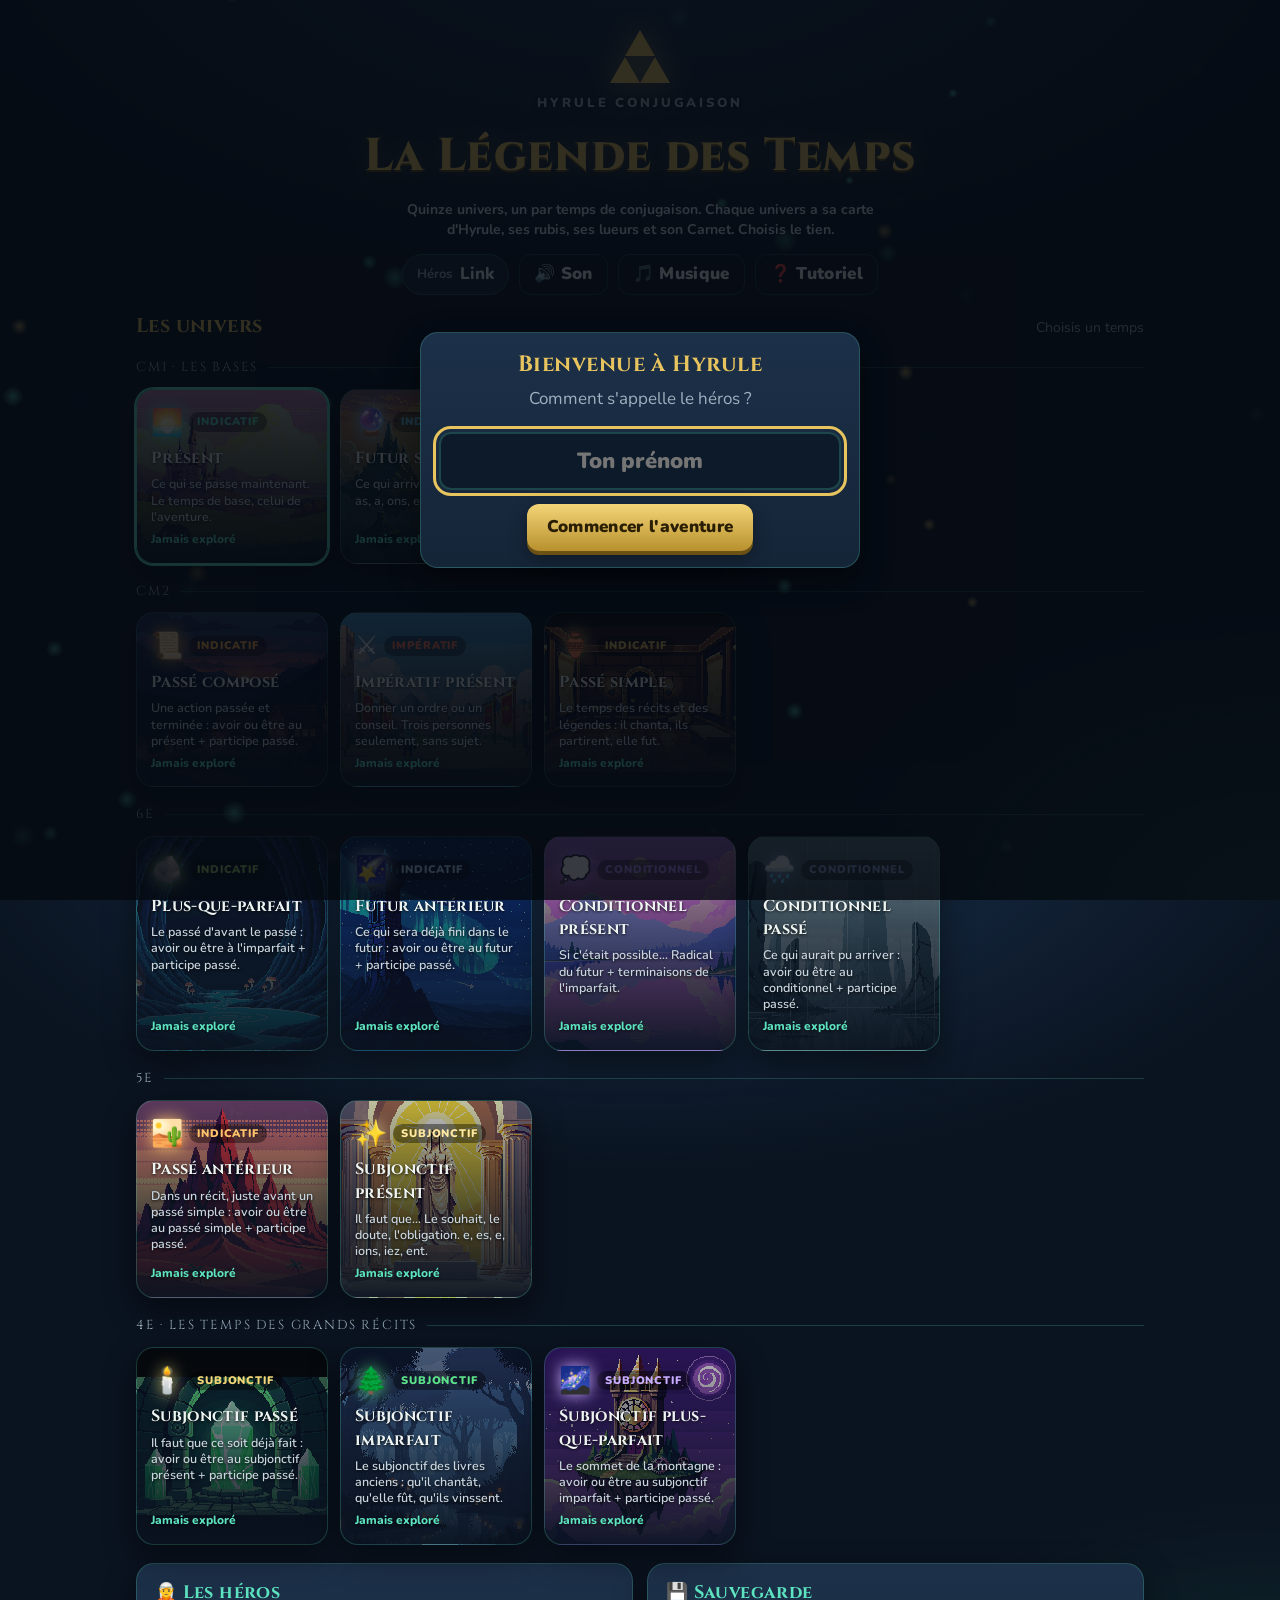
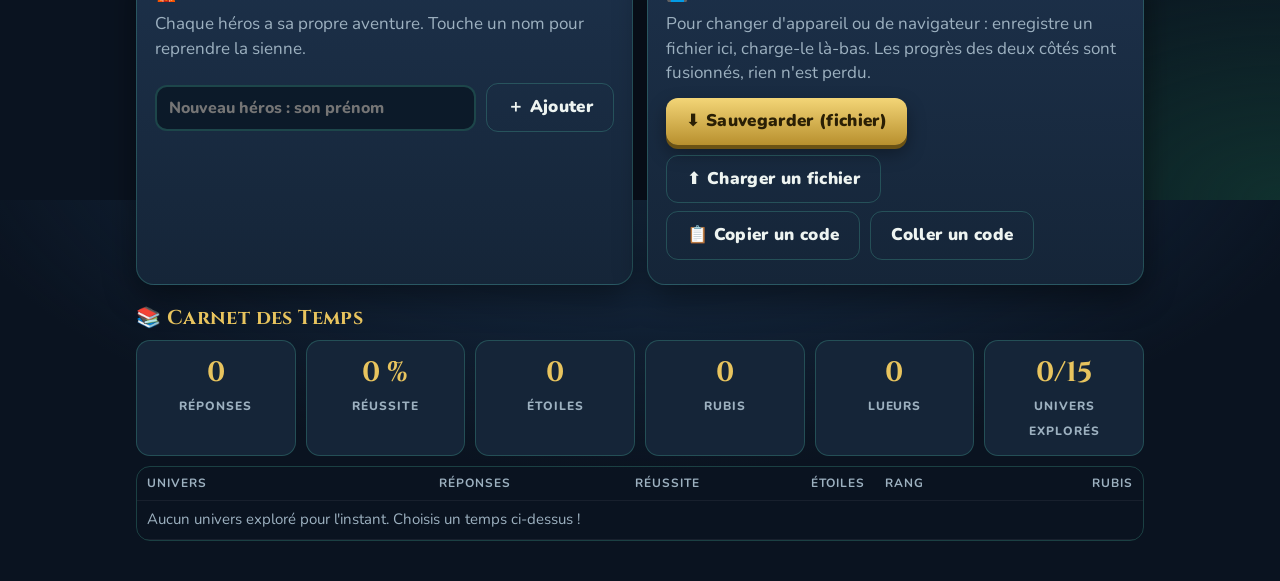
==== index.html @ fa46d432 "Tutoriel en cinq étapes au premier lancement (épreuves, univers, Sage et lueurs, Lune de sang, sauve" ====
<!doctype html><html lang="fr"><head><meta charset="utf-8"><meta name="viewport" content="width=device-width,initial-scale=1,viewport-fit=cover"><title>La Légende des Temps</title><style>:root{padding-top:env(safe-area-inset-top,0px);padding-bottom:env(safe-area-inset-bottom,0px)}body{margin:0;font:14px system-ui}img{max-width:100%}[hidden]{display:none!important}</style><script data-goatcounter="https://hyp.goatcounter.com/count" async src="//gc.zgo.at/count.js"></script></head><body>
<link rel="stylesheet" href="https://fonts.googleapis.com/css2?family=Cinzel:wght@600;800&family=Nunito:ital,wght@0,500;0,700;0,900;1,600&display=swap">
<style>
/* Layout: one-screen app over a night-sky canvas. Home = map of regions; Game = one shrine question at a time. Single committed dark look (Zonai night). */
:root{
  color-scheme:dark;
  --bg:#0a1320; --bg2:#101e30; --panel:#152538; --panel2:#1c3049; --line:rgba(93,227,192,.22);
  --fg:#eef4f1; --muted:#9db1c0;
  --zonai:#5de3c0; --zonai2:#2fb59a; --gold:#e8c45e; --gold2:#b8902e;
  --rupee:#4ddc72; --heart:#ff5c7c; --danger:#ff7357; --violet:#b48cff;
  --shadow:0 12px 32px rgba(0,0,0,.45);
  --font-display:'Cinzel',Georgia,'Times New Roman',serif;
  --font-body:'Nunito','Segoe UI',system-ui,-apple-system,sans-serif;
}
html,body{height:100%}
*{box-sizing:border-box}
[hidden]{display:none!important}
body{
  margin:0; background:var(--bg); color:var(--fg); font-family:var(--font-body); font-size:17px; line-height:1.45;
  background-image:radial-gradient(1200px 600px at 50% -10%, #1a3350 0%, transparent 60%), radial-gradient(800px 500px at 100% 100%, #10302e 0%, transparent 60%);
  overflow-x:hidden;
}
#sky{position:fixed; inset:0; width:100%; height:100%; z-index:0; pointer-events:none}
#app{position:relative; z-index:1; min-height:100%; max-width:1040px; margin:0 auto;
  padding-left:max(16px, env(safe-area-inset-left,0px)); padding-right:max(16px, env(safe-area-inset-right,0px)); padding-block:18px 40px}
.screen{animation:enter .45s ease both}
@keyframes enter{from{opacity:0; transform:translateY(10px)} to{opacity:1; transform:none}}
h1,h2,h3{font-family:var(--font-display); margin:0; text-wrap:balance; letter-spacing:.02em}
button{font:inherit; color:inherit; cursor:pointer; border:0; background:none}
button:focus-visible,input:focus-visible{outline:3px solid var(--gold); outline-offset:3px}
.tabular{font-variant-numeric:tabular-nums}

/* ---------- Home ---------- */
.hero{display:flex; flex-direction:column; align-items:center; text-align:center; gap:10px; padding-block:10px 20px}
.triforce{width:64px; height:56px; filter:drop-shadow(0 0 14px rgba(232,196,94,.65)); animation:floaty 4s ease-in-out infinite}
@keyframes floaty{0%,100%{transform:translateY(0)} 50%{transform:translateY(-6px)}}
.hero h1{font-size:clamp(28px, 6vw, 46px); font-weight:800; color:var(--gold);
  text-shadow:0 0 24px rgba(232,196,94,.35), 0 2px 0 #5a4310}
.hero .tag{color:var(--zonai); text-transform:uppercase; letter-spacing:.22em; font-size:13px; font-weight:900}
.hud{display:flex; flex-wrap:wrap; justify-content:center; gap:10px; margin-top:6px}
.chip{display:inline-flex; align-items:center; gap:8px; background:var(--panel); border:1px solid var(--line); border-radius:999px; padding:7px 14px; font-weight:800}
.chip svg{width:16px; height:16px}
.chip.rupee{color:var(--rupee)} .chip.lueur{color:#ffe9a3} .chip.heart{color:var(--heart)} .chip.review{color:var(--violet)}
.chip .lab{color:var(--muted); font-weight:700; font-size:13px}
.level{width:min(420px,100%); margin-top:4px}
.level .row{display:flex; justify-content:space-between; font-size:13px; color:var(--muted); font-weight:700}
.level .row b{color:var(--gold)}
.bar{height:10px; border-radius:999px; background:rgba(255,255,255,.08); overflow:hidden; border:1px solid rgba(255,255,255,.06)}
.bar i{display:block; height:100%; width:0; background:linear-gradient(90deg,var(--zonai2),var(--zonai)); border-radius:999px; transition:width .6s ease; box-shadow:0 0 12px rgba(93,227,192,.6)}
.bar.gold i{background:linear-gradient(90deg,var(--gold2),var(--gold)); box-shadow:0 0 12px rgba(232,196,94,.6)}
.bar.lueur i{background:linear-gradient(90deg,#ffd27d,#fff4c8); box-shadow:0 0 12px rgba(255,233,163,.7)}
.chip.heart svg{fill:var(--heart)}

.strip{display:grid; grid-template-columns:1fr; gap:14px; margin-bottom:18px}
@media (min-width:760px){.strip{grid-template-columns:1.2fr 1fr}}
.card{background:linear-gradient(180deg,var(--panel2),var(--panel)); border:1px solid var(--line); border-radius:18px; padding:16px 18px; box-shadow:var(--shadow); min-width:0}
.card h2{font-size:18px; color:var(--zonai); margin-bottom:6px}
.card p{margin:0 0 10px; color:var(--muted)}
.card.sage{border-color:rgba(180,140,255,.5); background:linear-gradient(180deg,#24204a,#171a35)}
.card.sage h2{color:var(--violet)}
.btn{display:inline-flex; align-items:center; justify-content:center; gap:8px; padding:11px 20px; border-radius:12px; font-weight:900; letter-spacing:.02em;
  background:linear-gradient(180deg,#f3d577,var(--gold2)); color:#2a1f05; box-shadow:0 4px 0 #6b5214, 0 8px 18px rgba(0,0,0,.35); transition:transform .08s, box-shadow .08s}
.btn:active{transform:translateY(3px); box-shadow:0 1px 0 #6b5214}
.btn.ghost{background:transparent; color:var(--fg); box-shadow:none; border:1px solid var(--line)}
.btn.ghost:active{transform:none}
.btn.violet{background:linear-gradient(180deg,#c9adff,#7d5be0); color:#1b0f3a; box-shadow:0 4px 0 #3f2a80, 0 8px 18px rgba(0,0,0,.35)}
.btn.violet:active{box-shadow:0 1px 0 #3f2a80}
.btn.teal{background:linear-gradient(180deg,#8df0d6,var(--zonai2)); color:#06231c; box-shadow:0 4px 0 #166b59, 0 8px 18px rgba(0,0,0,.35)}
.btn.teal:active{box-shadow:0 1px 0 #166b59}
.btn.danger{background:linear-gradient(180deg,#ff9a85,#c7432c); color:#2b0a04; box-shadow:0 4px 0 #6d1f10}
.btn[disabled]{opacity:.5; cursor:not-allowed; transform:none}

.maptitle{display:flex; align-items:baseline; justify-content:space-between; gap:10px; margin:6px 0 12px}
.maptitle h2{font-size:20px; color:var(--gold)}
.maptitle span{color:var(--muted); font-size:14px}
.map{display:grid; grid-template-columns:repeat(2,minmax(0,1fr)); gap:12px}
@media (min-width:640px){.map{grid-template-columns:repeat(3,minmax(0,1fr))}}
@media (min-width:900px){.map{grid-template-columns:repeat(4,minmax(0,1fr))}}
.region{position:relative; text-align:left; display:flex; flex-direction:column; gap:8px; padding:14px; border-radius:18px; min-width:0;
  background:linear-gradient(160deg,var(--panel2),var(--panel)); background-size:cover; background-position:center; image-rendering:pixelated; border:1px solid var(--line); box-shadow:var(--shadow); transition:transform .15s, box-shadow .15s, border-color .15s}
.region:hover:not(.locked){transform:translateY(-3px); border-color:var(--zonai); box-shadow:0 0 0 1px rgba(93,227,192,.35), 0 16px 34px rgba(0,0,0,.5), 0 0 30px rgba(93,227,192,.18)}
.region .med{width:54px; height:54px; border-radius:50%; display:grid; place-items:center; font-size:28px;
  background:radial-gradient(circle at 35% 30%, #2b4a66, #0f1d2d); border:2px solid var(--zonai); box-shadow:0 0 18px rgba(93,227,192,.45), inset 0 0 12px rgba(93,227,192,.25)}
.region.boss .med{border-color:var(--danger); box-shadow:0 0 18px rgba(255,115,87,.5), inset 0 0 12px rgba(255,115,87,.3)}
.region[data-r="plaines"] .med{background:radial-gradient(circle at 35% 30%,#3f7a4a,#132a1c); border-color:#9bd36a; box-shadow:0 0 18px rgba(155,211,106,.45)}
.region[data-r="foret"] .med{background:radial-gradient(circle at 35% 30%,#1f5a3a,#06190f); border-color:#5de38a; box-shadow:0 0 18px rgba(93,227,138,.45)}
.region[data-r="eldin"] .med{background:radial-gradient(circle at 35% 30%,#7a2a14,#1a0603); border-color:#ff8a3a; box-shadow:0 0 18px rgba(255,138,58,.5)}
.region[data-r="zora"] .med{background:radial-gradient(circle at 35% 30%,#1e5a8a,#06182e); border-color:#6ad0ff; box-shadow:0 0 18px rgba(106,208,255,.5)}
.region[data-r="gerudo"] .med{background:radial-gradient(circle at 35% 30%,#b8793a,#3a1e0a); border-color:#ffc46a; box-shadow:0 0 18px rgba(255,196,106,.5)}
.region[data-r="hebra"] .med{background:radial-gradient(circle at 35% 30%,#4a6a8a,#0e1a2e); border-color:#dff0ff; box-shadow:0 0 18px rgba(223,240,255,.5)}
.region[data-r="ciel"] .med{background:radial-gradient(circle at 35% 30%,#4a8ad0,#102a5a); border-color:#bfe6ff; box-shadow:0 0 18px rgba(191,230,255,.5)}
.region[data-r="chateau"] .med{background:radial-gradient(circle at 35% 30%,#5a0a1a,#120208)}
.region h3{font-size:15px; color:var(--fg); line-height:1.25; text-shadow:0 1px 3px rgba(0,0,0,.8)}
.region .sub{text-shadow:0 1px 3px rgba(0,0,0,.8)}
.region .sub{font-size:13px; color:var(--muted); font-weight:700}
.region .stars{color:#5f6f80; letter-spacing:2px; font-size:18px; line-height:1}
.region .stars b{color:var(--gold); text-shadow:0 0 8px rgba(232,196,94,.7); font-weight:400}
.region .mast{display:flex; align-items:center; gap:8px; font-size:12px; color:var(--muted); font-weight:700}
.region .mast .bar{flex:1; height:7px}
.region.locked{filter:saturate(.25) brightness(.75); cursor:not-allowed}
.region.locked::after{content:"🔒"; position:absolute; top:12px; right:12px; font-size:18px}
.region .need{font-size:12px; color:#d7b06a; font-weight:800}
.region .new{position:absolute; top:10px; right:10px; background:var(--gold); color:#2a1f05; font-size:11px; font-weight:900; padding:3px 8px; border-radius:999px; letter-spacing:.05em; animation:pulse 1.4s infinite}
@keyframes pulse{0%,100%{transform:scale(1)} 50%{transform:scale(1.08)}}
.foot{display:flex; flex-wrap:wrap; gap:10px; justify-content:center; margin-top:22px}

/* ---------- Game ---------- */
.topbar{display:flex; align-items:center; justify-content:space-between; gap:10px; flex-wrap:wrap; margin-bottom:14px}
.topbar .where{font-family:var(--font-display); color:var(--gold); font-weight:800; font-size:15px; min-width:0}
.dots{display:flex; gap:5px; flex-wrap:wrap}
.dots i{width:12px; height:12px; border-radius:50%; background:rgba(255,255,255,.12); border:1px solid rgba(255,255,255,.15)}
.dots i.ok{background:var(--zonai); box-shadow:0 0 8px var(--zonai)}
.dots i.ko{background:var(--danger)}
.dots i.mid{background:var(--gold)}
.dots i.cur{border-color:var(--gold); box-shadow:0 0 0 2px rgba(232,196,94,.5)}
.hearts{display:flex; gap:4px}
.hearts svg{width:26px; height:24px; fill:var(--heart); stroke:#ff8aa3; stroke-width:1.5; filter:drop-shadow(0 0 6px rgba(255,92,124,.6)); transition:transform .2s}
.hearts svg.off{fill:transparent; stroke:#5a3a46; filter:none}
.hearts svg.lose{animation:heartlose .6s ease forwards}
.hearts svg.gain{animation:heartgain .6s ease}
@keyframes heartlose{0%{transform:scale(1.4)} 60%{transform:scale(.6) rotate(-15deg)} 100%{transform:scale(1)}}
@keyframes heartgain{0%{transform:scale(.3)} 60%{transform:scale(1.5)} 100%{transform:scale(1)}}
.score{display:flex; align-items:center; gap:10px}
.score .chip{position:relative; padding:5px 12px}
.combo{display:inline-flex; align-items:center; gap:6px; color:#ffb347; font-weight:900; opacity:0; transition:opacity .3s}
.combo.on{opacity:1; animation:pop .3s}
@keyframes pop{0%{transform:scale(1)} 50%{transform:scale(1.3)} 100%{transform:scale(1)}}
.float{position:absolute; left:50%; top:-6px; transform:translateX(-50%); color:var(--rupee); font-weight:900; pointer-events:none; animation:floatup 1s ease forwards; white-space:nowrap}
@keyframes floatup{from{opacity:1; transform:translate(-50%,0)} to{opacity:0; transform:translate(-50%,-34px)}}

.boss{display:flex; align-items:center; gap:12px; margin-bottom:12px; padding:10px 14px; border-radius:14px; background:linear-gradient(90deg,#3a1114,#1a0d12); border:1px solid rgba(255,115,87,.45)}
.boss .eye{width:40px; height:40px; border-radius:50%; background:radial-gradient(circle,#ffd27d 0%,#ff5a2c 35%,#4a0b0b 70%); box-shadow:0 0 20px #ff5a2c; animation:pulse 1.2s infinite}
.boss .hp{flex:1; min-width:0}
.boss .hp .row{display:flex; justify-content:space-between; font-size:13px; font-weight:800; color:#ffb3a3}
.boss .bar i{background:linear-gradient(90deg,#8e1a1a,#ff5a2c); box-shadow:0 0 12px rgba(255,90,44,.7)}

.qcard{position:relative; background:linear-gradient(180deg,var(--panel2),var(--panel)); border:1px solid var(--line); border-radius:22px; padding:22px 20px 20px; box-shadow:var(--shadow); max-width:720px; margin:0 auto}
.qcard.shake{animation:shake .45s}
@keyframes shake{10%,90%{transform:translateX(-2px)} 20%,80%{transform:translateX(4px)} 30%,50%,70%{transform:translateX(-7px)} 40%,60%{transform:translateX(7px)}}
.qcard.glow{animation:glow .7s}
@keyframes glow{0%{box-shadow:0 0 0 0 rgba(93,227,192,.6)} 100%{box-shadow:0 0 0 24px rgba(93,227,192,0)}}
.qhead{display:flex; justify-content:space-between; align-items:center; gap:10px; font-size:13px; color:var(--muted); font-weight:800; text-transform:uppercase; letter-spacing:.12em}
.badge{display:inline-block; padding:3px 10px; border-radius:999px; border:1px solid var(--line); color:var(--zonai); letter-spacing:.06em; text-transform:none; font-size:12px}
.badge.g2{color:#9bd36a; border-color:rgba(155,211,106,.4)} .badge.g3{color:#ffb347; border-color:rgba(255,179,71,.4)}
.sentence{display:flex; flex-wrap:wrap; align-items:baseline; justify-content:center; gap:6px 10px; margin:22px 0 10px; font-size:clamp(21px,4.6vw,30px); font-weight:900; line-height:1.35; text-align:center}
.sentence .rest{color:var(--fg)}
.verbline{text-align:center; color:var(--muted); font-weight:700; margin:0 0 16px; font-size:15px}
.verbline b{color:var(--zonai); font-style:italic; font-size:19px; font-weight:900}
.sentence .subj{color:var(--gold); text-shadow:0 0 16px rgba(232,196,94,.3)}
.sentence .blank{display:inline-block; min-width:5ch; border-bottom:4px solid var(--zonai); color:var(--zonai); text-align:center; padding:0 6px; line-height:1.1; font-family:var(--font-display)}
.sentence .inf{font-family:var(--font-body); font-style:italic; font-weight:600; color:var(--muted); font-size:.55em}
.answer{display:flex; gap:10px; flex-wrap:wrap}
.answer input{flex:1; min-width:0; font:900 26px var(--font-body); padding:12px 16px; border-radius:14px; border:2px solid var(--line); background:#0c1a29; color:var(--fg); letter-spacing:.04em; text-align:center}
.answer input::placeholder{color:#4d6478; font-weight:700; letter-spacing:0}
.answer .btn{min-width:120px}
.accents{display:flex; flex-wrap:wrap; gap:6px; margin-top:10px; justify-content:center}
.accents button{width:38px; height:36px; border-radius:9px; background:rgba(255,255,255,.06); border:1px solid rgba(255,255,255,.1); font-weight:900; font-size:17px; transition:background .1s}
.accents button:active{background:rgba(93,227,192,.3)}
.fb{margin-top:16px; border-radius:16px; padding:14px 16px; border:1px solid; animation:enter .3s}
.fb.ok{border-color:rgba(93,227,192,.6); background:rgba(93,227,192,.08)}
.fb.ko{border-color:rgba(255,115,87,.6); background:rgba(255,115,87,.08)}
.fb.mid{border-color:rgba(232,196,94,.6); background:rgba(232,196,94,.08)}
.fb .big{font-family:var(--font-display); font-size:20px; font-weight:800}
.fb.ok .big{color:var(--zonai)} .fb.ko .big{color:var(--danger)} .fb.mid .big{color:var(--gold)}
.fb .right{font-size:24px; font-weight:900; margin:6px 0}
.fb .right em{font-style:normal; color:var(--zonai); border-bottom:3px solid var(--zonai)}
.sage{display:flex; gap:10px; margin-top:10px; padding:10px 12px; border-radius:12px; background:rgba(180,140,255,.1); border:1px dashed rgba(180,140,255,.45); color:#e4d8ff; font-size:15px}
.sage b{color:var(--violet); white-space:nowrap}
.retype{margin-top:12px}
.retype label{display:block; font-weight:800; margin-bottom:6px; color:var(--muted)}
.actions{display:flex; gap:10px; flex-wrap:wrap; margin-top:12px; align-items:center}
.conj{display:grid; grid-template-columns:repeat(auto-fit,minmax(140px,1fr)); gap:4px 14px; margin-top:8px; font-size:15px}
.conj span{color:var(--muted)} .conj b{color:var(--fg)}
.conj .hit b{color:var(--zonai)}
.toast{position:fixed; left:50%; bottom:calc(24px + env(safe-area-inset-bottom,0px)); transform:translateX(-50%); z-index:5; background:#1c2c42; border:1px solid var(--gold); color:var(--fg); padding:12px 18px; border-radius:14px; font-weight:800; box-shadow:var(--shadow); animation:toast 3s ease forwards; max-width:calc(100% - 32px); text-align:center}
@keyframes toast{0%{opacity:0; transform:translate(-50%,20px)} 10%,85%{opacity:1; transform:translate(-50%,0)} 100%{opacity:0}}
.quit{display:flex; gap:8px; align-items:center; flex-wrap:wrap}

/* ---------- Result ---------- */
.result{max-width:620px; margin:0 auto; text-align:center}
.result .orb{width:120px; height:120px; margin:10px auto; border-radius:50%; display:grid; place-items:center; font-size:56px;
  background:radial-gradient(circle at 40% 35%,#2d5a6e,#0d1a28); border:3px solid var(--zonai); box-shadow:0 0 40px rgba(93,227,192,.6), inset 0 0 20px rgba(93,227,192,.4); animation:orb 1.2s ease}
@keyframes orb{0%{transform:scale(.2) rotate(-40deg); opacity:0} 60%{transform:scale(1.15)} 100%{transform:scale(1); opacity:1}}
.result h2{font-size:clamp(24px,5vw,34px); color:var(--gold); margin-top:6px}
.result .bigstars{font-size:44px; letter-spacing:6px; color:#3f4d5e; margin:6px 0}
.result .bigstars b{color:var(--gold); text-shadow:0 0 18px rgba(232,196,94,.8); font-weight:400; display:inline-block; animation:pop .5s both}
.result .bigstars b:nth-child(2){animation-delay:.25s} .result .bigstars b:nth-child(3){animation-delay:.5s}
.loot{display:flex; justify-content:center; gap:12px; flex-wrap:wrap; margin:14px 0}
.loot .chip{font-size:18px; padding:10px 18px}
.loot .chip svg{width:20px; height:20px}
.errs{text-align:left; margin-top:10px}
.errs h3{font-size:15px; color:var(--muted); margin-bottom:6px}
.errs ul{margin:0; padding-left:18px; color:var(--fg)}
.errs li b{color:var(--zonai)}

/* ---------- Carnet ---------- */
.book{max-width:820px; margin:0 auto}
.book h2{color:var(--gold); font-size:24px; margin-bottom:10px}
.book h3{color:var(--zonai); font-size:16px; margin:18px 0 8px}
.grid3{display:grid; grid-template-columns:repeat(auto-fit,minmax(140px,1fr)); gap:10px}
.stat{background:var(--panel); border:1px solid var(--line); border-radius:14px; padding:12px; text-align:center}
.stat b{display:block; font-size:28px; color:var(--gold); font-family:var(--font-display)}
.stat span{font-size:12px; color:var(--muted); font-weight:800; text-transform:uppercase; letter-spacing:.08em}
.tablewrap{overflow-x:auto; border:1px solid var(--line); border-radius:14px}
table{border-collapse:collapse; width:100%; font-size:15px}
th,td{padding:8px 10px; text-align:left; border-bottom:1px solid rgba(255,255,255,.06)}
th{color:var(--muted); font-size:12px; text-transform:uppercase; letter-spacing:.08em}
td.n{text-align:right} th.n{text-align:right}
td.err{color:var(--danger); font-weight:900}
.pill{display:inline-block; padding:2px 8px; border-radius:999px; font-size:12px; font-weight:800; background:rgba(255,255,255,.08)}
.verbs{display:flex; flex-wrap:wrap; gap:6px}
.verbs span{padding:4px 9px; border-radius:999px; font-size:13px; font-weight:800; background:rgba(255,255,255,.06); border:1px solid rgba(255,255,255,.08)}
.verbs span.m3{border-color:var(--gold); color:var(--gold)} .verbs span.m2{border-color:var(--zonai); color:var(--zonai)} .verbs span.m1{color:var(--fg)} .verbs span.bad{border-color:var(--danger); color:#ffb3a3}
.danger-zone{margin-top:22px; padding-top:14px; border-top:1px dashed rgba(255,255,255,.15)}
.inline-confirm{display:none; gap:8px; align-items:center; flex-wrap:wrap; margin-top:8px}
.inline-confirm.on{display:flex}

/* ---------- Modal ---------- */
.modal{position:fixed; inset:0; z-index:9; background:rgba(5,10,18,.8); display:grid; place-items:center;
  padding-left:max(16px, env(safe-area-inset-left,0px)); padding-right:max(16px, env(safe-area-inset-right,0px)); padding-block:16px}
.modal .card{width:min(440px,100%); text-align:center}
.modal input{width:100%; font:900 22px var(--font-body); padding:12px; border-radius:12px; border:2px solid var(--line); background:#0c1a29; color:var(--fg); text-align:center; margin:10px 0 14px}

/* ---------- Boss : le château sous le miasme ---------- */
body{transition:background-color 1.2s}
body.boss-mode{background-color:#150509; background-image:radial-gradient(1200px 600px at 50% -10%, #4a0d14 0%, transparent 60%), radial-gradient(800px 500px at 100% 100%, #2a0a2e 0%, transparent 60%)}
body.boss-mode .qcard{border-color:rgba(255,90,60,.5); box-shadow:0 12px 32px rgba(0,0,0,.6), 0 0 40px rgba(255,40,40,.12)}
body.boss-mode .sentence .blank{border-color:#ff7357; color:#ffb3a3}
.hitflash{position:fixed; inset:0; z-index:4; pointer-events:none; background:rgba(255,30,30,.4); animation:flash .6s ease forwards}
@keyframes flash{from{opacity:1} to{opacity:0}}
.phase{position:fixed; inset:0; z-index:6; display:grid; place-items:center; pointer-events:none; text-align:center; padding:20px; font-family:var(--font-display); color:#ffb3a3; font-size:clamp(24px,6vw,46px); font-weight:800; text-shadow:0 0 30px #ff2a2a, 0 2px 0 #3a0000; background:rgba(20,0,5,.72); animation:phase 2.6s ease forwards}
.phase small{display:block; font-family:var(--font-body); font-size:16px; color:#ffd9d0; margin-top:8px; text-shadow:none}
@keyframes phase{0%{opacity:0; transform:scale(.8)} 15%{opacity:1; transform:scale(1.04)} 80%{opacity:1; transform:scale(1)} 100%{opacity:0}}
.boss.hit{animation:shake .4s}
.boss.p2{border-color:rgba(255,60,60,.7); background:linear-gradient(90deg,#4a1016,#1a0d12)} .boss.p2 .eye{width:48px; height:48px; box-shadow:0 0 30px #ff2a2a}
.boss.p3{border-color:#ff2a2a; background:linear-gradient(90deg,#5a0a1a,#2a0620)} .boss.p3 .eye{width:58px; height:58px; background:radial-gradient(circle,#fff0a0 0%,#ff2a2a 40%,#2a0000 70%); box-shadow:0 0 40px #ff2a2a, 0 0 90px rgba(255,42,42,.6); animation:pulse .6s infinite}
.boss .eye.dmg{animation:dmg .4s}
@keyframes dmg{0%{transform:scale(1.4); filter:brightness(2)} 100%{transform:scale(1)}}
.result.victory .orb{border-color:var(--gold); background:radial-gradient(circle at 40% 35%,#5a4a1a,#1a1408); box-shadow:0 0 60px rgba(232,196,94,.8), inset 0 0 20px rgba(232,196,94,.5); animation:orb 1.2s ease, vglow 1.6s ease-in-out 1.2s infinite alternate}
@keyframes vglow{from{box-shadow:0 0 40px rgba(232,196,94,.6), inset 0 0 20px rgba(232,196,94,.5)} to{box-shadow:0 0 90px rgba(232,196,94,1), inset 0 0 30px rgba(232,196,94,.8)}}
.result.victory .orb svg{width:70px; height:62px; filter:drop-shadow(0 0 14px rgba(232,196,94,.9)); animation:floaty 3s ease-in-out infinite}
.result.victory h2{font-size:clamp(28px,6vw,40px)}
/* ---------- Lune de sang ---------- */
body.moon-mode #sky{z-index:9}
/* Lune qui se lève à l'horizon, trois épreuves avant la séquence */
#moonrise{position:fixed; right:clamp(12px,6vw,80px); bottom:-70px; width:96px; height:96px; border-radius:50%; z-index:0; pointer-events:none; --p:0;
  background:radial-gradient(circle at 35% 30%, #ff9a80, #c41c1c 55%, #5a0000); box-shadow:0 0 calc(30px + var(--p)*60px) rgba(255,42,42,calc(.5 + var(--p)*.5)), 0 0 calc(80px + var(--p)*160px) rgba(255,42,42,calc(.2 + var(--p)*.5));
  transform:translateY(calc(-10vh - var(--p)*62vh)) scale(calc(.7 + var(--p)*.5)); transition:transform 2.4s ease, box-shadow 2.4s ease, opacity 1.5s; opacity:.95}
#moonrise[hidden]{display:block!important; opacity:0; transform:translateY(40px) scale(.5)}
#moontint{position:fixed; inset:0; pointer-events:none; z-index:2; background:radial-gradient(circle at 85% 25%, rgba(255,40,40,.4), transparent 55%); opacity:0; transition:opacity 2s}
/* Contenu ancré en haut (pas centré) : avec le clavier iOS ouvert, un centrage vertical sur un écran fixé envoie le panneau hors de la zone visible. */
#moon{position:fixed; inset:0; z-index:8; overflow:auto; display:flex; flex-direction:column; align-items:center; justify-content:flex-start; background:radial-gradient(circle at 50% 15%, #5a0a0a 0%, #1a0205 55%, #0a0103 100%);
  padding-left:max(16px, env(safe-area-inset-left,0px)); padding-right:max(16px, env(safe-area-inset-right,0px)); padding-block:max(16px, env(safe-area-inset-top,0px)) max(16px, env(safe-area-inset-bottom,0px))}
#moon::before{content:""; position:fixed; inset:0; pointer-events:none; box-shadow:inset 0 0 160px 60px rgba(140,0,0,.75); animation:vignette 1.1s ease-in-out infinite alternate}
@keyframes vignette{from{box-shadow:inset 0 0 120px 40px rgba(140,0,0,.55)} to{box-shadow:inset 0 0 220px 90px rgba(200,0,0,.85)}}
.lightning{position:fixed; inset:0; z-index:10; pointer-events:none; background:rgba(255,235,235,.85); animation:lightning .5s ease-out forwards}
@keyframes lightning{0%{opacity:0} 8%{opacity:1} 20%{opacity:.2} 30%{opacity:.9} 100%{opacity:0}}
.moon-intro{text-align:center; display:flex; flex-direction:column; align-items:center; gap:16px; margin-top:min(14vh,110px); animation:shake .6s 2.1s}
.moon-orb{position:relative; width:150px; height:150px; border-radius:50%; background:radial-gradient(circle at 35% 30%, #ff9a80, #c41c1c 55%, #5a0000); box-shadow:0 0 60px #ff2a2a, 0 0 160px rgba(255,42,42,.6); animation:moonrise 2.2s ease both, moonpulse 1.1s ease-in-out 2.2s infinite alternate}
.moon-orb::after{content:""; position:absolute; inset:-70px; border-radius:50%; background:conic-gradient(from 0deg, transparent 0 8%, rgba(255,60,60,.35) 14%, transparent 22% 33%, rgba(255,60,60,.3) 40%, transparent 48% 58%, rgba(255,60,60,.35) 66%, transparent 74% 84%, rgba(255,60,60,.3) 90%, transparent 96%); animation:spin 9s linear infinite; z-index:-1}
@keyframes spin{to{transform:rotate(360deg)}}
@keyframes moonpulse{from{box-shadow:0 0 60px #ff2a2a, 0 0 160px rgba(255,42,42,.6)} to{box-shadow:0 0 90px #ff5a3a, 0 0 240px rgba(255,42,42,.9)}}
@keyframes moonrise{from{transform:translateY(50vh) scale(.4); opacity:0} to{transform:none; opacity:1}}
.moon-title{font-family:var(--font-display); color:#ffb3a3; font-size:clamp(26px,6vw,44px); font-weight:800; text-shadow:0 0 30px #ff2a2a; animation:enter 1s .9s both}
.moon-sub{color:#ffd9d0; font-weight:700; animation:enter 1s 1.4s both; max-width:40ch}
.moon-panel{width:min(640px,100%); margin-top:min(6vh,40px); background:rgba(30,4,8,.9); border:1px solid rgba(255,90,60,.5); border-radius:22px; padding:18px 18px 20px; box-shadow:0 20px 50px rgba(0,0,0,.6); animation:enter .3s}
.moon-hud{display:flex; justify-content:space-between; align-items:center; gap:10px; flex-wrap:wrap; font-weight:900; color:#ffd9d0}
.timer{height:10px; background:rgba(255,255,255,.1); border-radius:999px; overflow:hidden; margin:10px 0 4px}
.timer i{display:block; height:100%; width:100%; background:linear-gradient(90deg,#ff2a2a,#ffb347); box-shadow:0 0 10px #ff2a2a}
.timer i.urgent{background:#ff2a2a; animation:pulse .3s infinite}
.moon-panel .sentence{font-size:clamp(19px,4.2vw,26px); margin:14px 0 6px}
.moon-panel .sentence .blank{border-color:#ff7357; color:#ffb3a3}
.choices{display:grid; grid-template-columns:repeat(2,minmax(0,1fr)); gap:10px; margin-top:10px}
.choices button{padding:16px 8px; font:900 clamp(18px,4vw,23px) var(--font-body); border-radius:14px; background:#2b0a10; border:2px solid rgba(255,90,60,.5); color:var(--fg); transition:transform .08s, background .15s; min-width:0; overflow-wrap:anywhere}
.choices button:active{transform:scale(.96)}
.choices button.good{background:#0f3d2e; border-color:var(--zonai); color:var(--zonai)} .choices button.bad{background:#4a0d14; border-color:var(--danger); color:#ffb3a3}
.choices button[disabled]{cursor:default}
.moon-msg{text-align:center; margin-top:12px; font-family:var(--font-display); font-weight:800; font-size:20px; min-height:26px; color:#ffb3a3}
.moon-msg.ok{color:var(--zonai)}
.moon-end{text-align:center}
.moon-end h2{color:#ffb3a3; font-size:clamp(24px,5vw,32px); text-shadow:0 0 20px #ff2a2a}
.moon-end.perfect h2{color:var(--gold); text-shadow:0 0 24px rgba(232,196,94,.9)}
/* ---------- Hub : les univers (un par temps), les héros, la sauvegarde ---------- */
.unibar{display:flex; align-items:center; justify-content:space-between; gap:10px; margin-bottom:4px; flex-wrap:wrap}
.unibar .btn{padding:8px 12px}
.tsel{font:800 15px var(--font-body); color:var(--gold); background:var(--panel); border:1px solid var(--line); border-radius:12px; padding:9px 12px; max-width:100%; min-width:0; flex:1}
.tsub{margin:0; color:var(--muted); font-weight:700; font-size:14px; max-width:60ch}
.hub-hero{padding-bottom:10px}
.hub-hero .tag{color:var(--muted)}
.hub-line{display:flex; flex-wrap:wrap; justify-content:center; gap:10px; margin-top:4px}
.uni-grid{display:grid; grid-template-columns:repeat(2,minmax(0,1fr)); gap:12px; margin-bottom:18px}
@media (min-width:640px){.uni-grid{grid-template-columns:repeat(3,minmax(0,1fr))}}
@media (min-width:900px){.uni-grid{grid-template-columns:repeat(5,minmax(0,1fr))}}
.uni-lvl{grid-column:1/-1; font-family:var(--font-display); color:var(--muted); font-size:13px; letter-spacing:.14em; text-transform:uppercase; margin-top:6px; display:flex; align-items:center; gap:10px}
.uni-lvl::after{content:""; flex:1; height:1px; background:var(--line)}
.uni{position:relative; text-align:left; display:flex; flex-direction:column; gap:6px; padding:14px; border-radius:18px; min-width:0; min-height:160px; color:var(--fg);
  background:linear-gradient(160deg,var(--panel2),var(--panel)); background-size:cover; background-position:center; image-rendering:pixelated; border:1px solid var(--line); box-shadow:var(--shadow); transition:transform .15s, box-shadow .15s, border-color .15s}
.uni:hover{transform:translateY(-3px); border-color:var(--c)}
.uni.cur{border-color:var(--c); box-shadow:0 0 0 2px var(--c), var(--shadow)}
.uni-head{display:flex; justify-content:space-between; align-items:center; gap:6px}
.uni-icon{font-size:26px; filter:drop-shadow(0 0 8px var(--c))}
.uni-mood{font-size:11px; font-weight:900; letter-spacing:.08em; text-transform:uppercase; color:var(--c); background:rgba(0,0,0,.4); padding:2px 8px; border-radius:999px}
.uni h3{font-size:16px; color:var(--fg); text-shadow:0 1px 3px rgba(0,0,0,.8)}
.uni p{margin:0; font-size:12.5px; color:#c9d6e0; font-weight:600; line-height:1.3; text-shadow:0 1px 3px rgba(0,0,0,.9); flex:1}
.uni-stats{display:flex; flex-wrap:wrap; gap:4px 10px; font-size:12px; font-weight:800; color:var(--gold); text-shadow:0 1px 3px rgba(0,0,0,.8)}
.uni-stats .rup{color:var(--rupee)} .uni-stats .new-u{color:var(--zonai)}
.prof-list{display:flex; flex-direction:column; gap:8px; margin-bottom:10px}
.prof{display:flex; gap:8px; align-items:stretch}
.prof-pick{flex:1; text-align:left; display:flex; flex-direction:column; gap:2px; padding:10px 14px; border-radius:12px; background:rgba(255,255,255,.05); border:1px solid var(--line); color:var(--fg); min-width:0}
.prof.cur .prof-pick{border-color:var(--gold); background:rgba(232,196,94,.1)}
.prof-pick b{font-size:17px}
.prof-pick span{font-size:12px; color:var(--muted); font-weight:700}
.prof-del{padding:8px 12px; white-space:nowrap}
#inp-newprof{flex:1; min-width:140px; font:800 16px var(--font-body); padding:10px 12px; border-radius:12px; border:2px solid var(--line); background:#0c1a29; color:var(--fg)}
#ta-code{width:100%; font:600 13px ui-monospace,SFMono-Regular,Menlo,monospace; padding:10px; border-radius:12px; border:2px solid var(--line); background:#0c1a29; color:var(--fg); resize:vertical; overflow-wrap:anywhere}
label.btn{cursor:pointer}
.badges{display:flex; gap:6px; flex-wrap:wrap; justify-content:flex-end}
.badge.tense{color:var(--gold); border-color:rgba(232,196,94,.4)}
.sentence .subj:empty{display:none}

/* Accueil : lisibilité sur les fonds pixel art, cartes compactes */
.hero .tag{text-shadow:0 1px 4px rgba(0,0,0,.8)}
.tdef{background:rgba(10,19,32,.6); backdrop-filter:blur(6px); -webkit-backdrop-filter:blur(6px); border:1px solid var(--line); border-radius:14px; padding:8px 14px; display:grid; gap:4px; max-width:min(620px,100%)}
.tsub{color:#dfe6f0}
.tex{margin:0; color:var(--gold); font-weight:800; font-size:15px; font-style:italic}
.levels{width:min(480px,100%); background:rgba(10,19,32,.62); backdrop-filter:blur(6px); -webkit-backdrop-filter:blur(6px); border:1px solid var(--line); border-radius:16px; padding:10px 14px; display:grid; gap:10px}
.levels .level{width:100%; margin:0}
.levels .row{color:#e4eaf2; text-shadow:0 1px 2px rgba(0,0,0,.7)}
.levels .bar{background:rgba(255,255,255,.12)}
@media (min-width:760px){.strip{grid-template-columns:1fr 1fr; align-items:stretch}}
.card.mini{display:flex; flex-direction:column; gap:10px; padding:12px 14px}
.mini-head{display:flex; justify-content:space-between; align-items:center; gap:10px; flex-wrap:wrap}
.card.mini h2{font-size:17px; margin:0}
.card.mini p{margin:0; font-size:14px; line-height:1.4}
.card.mini .chip{padding:5px 11px; font-size:13px}
.card.mini .btn{align-self:flex-start; margin-top:auto; padding:9px 14px}
.card.mini .bar{margin-top:auto}
/* Carte : hauteur homogène, textes en une ligne */
.map{align-items:stretch}
.region{height:100%}
.region .sub, .region .need{white-space:nowrap; overflow:hidden; text-overflow:ellipsis; max-width:100%}
.region .need{margin-top:auto}
.region .need.soft{color:var(--muted); font-weight:700}
/* La carte du Château porte aussi la classe .boss du bandeau de combat : on neutralise ses marges et son centrage */
.region.boss{align-items:stretch; gap:8px; margin-bottom:0; padding:14px; border-radius:18px}
.card.mini{height:100%}
.region h3{white-space:nowrap; overflow:hidden; text-overflow:ellipsis; max-width:100%; font-size:clamp(12px,3.4vw,15px)}
@media (max-width:639px){.region .nv, .region .long{display:none}}
@media (min-width:640px){.region .short{display:none}}
/* Tutoriel */
.modal .card.tuto{width:min(480px,100%); padding:22px 20px 18px}
.tuto-icon{font-size:52px; line-height:1; filter:drop-shadow(0 0 14px rgba(232,196,94,.5))}
.card.tuto h2{font-size:22px; color:var(--gold); margin:10px 0 8px}
.card.tuto p{color:var(--fg); font-size:16px; line-height:1.5; margin:0 0 14px; text-align:left; min-height:6.2em}
.card.tuto p b{color:var(--zonai)}
.tuto-dots{display:flex; justify-content:center; gap:8px; margin-bottom:14px}
.tuto-dots i{width:9px; height:9px; border-radius:50%; background:rgba(255,255,255,.18)}
.tuto-dots i.on{background:var(--gold); box-shadow:0 0 8px rgba(232,196,94,.7)}
.tuto-actions{display:flex; justify-content:center; gap:10px; flex-wrap:wrap}
.tuto-skip{margin-top:12px; background:none; border:0; color:var(--muted); font:700 13px var(--font-body); text-decoration:underline; cursor:pointer}
.tuto-skip[hidden]{display:none}

@media (prefers-reduced-motion:reduce){*{animation:none!important; transition:none!important}}
</style>

<canvas id="sky"></canvas>
<div id="moonrise" hidden></div>
<div id="moontint"></div>
<div id="app">

<!-- HUB : tous les univers -->
<section class="screen" id="hub" hidden>
  <div class="hero hub-hero">
    <svg class="triforce" viewBox="0 0 64 56" aria-hidden="true"><path d="M32 2 L47 28 L17 28 Z M17 29 L32 55 L2 55 Z M47 29 L62 55 L32 55 Z" fill="#e8c45e"/></svg>
    <div class="tag">Hyrule Conjugaison</div>
    <h1>La Légende des Temps</h1>
    <p class="tsub">Quinze univers, un par temps de conjugaison. Chaque univers a sa carte d'Hyrule, ses rubis, ses lueurs et son Carnet. Choisis le tien.</p>
    <div class="hub-line"><span class="chip"><span class="lab">Héros</span> <span id="hub-name">Link</span></span><button class="btn ghost" id="hub-sound" style="padding:7px 14px">🔊 Son</button><button class="btn ghost" id="hub-music" style="padding:7px 14px">🎵 Musique</button><button class="btn ghost" id="btn-tuto" style="padding:7px 14px">❓ Tutoriel</button></div>
  </div>

  <div class="maptitle"><h2>Les univers</h2><span>Choisis un temps</span></div>
  <div class="uni-grid" id="uni-grid"></div>

  <div class="strip">
    <div class="card">
      <h2>🧝 Les héros</h2>
      <p>Chaque héros a sa propre aventure. Touche un nom pour reprendre la sienne.</p>
      <div class="prof-list" id="prof-list"></div>
      <div class="actions"><input id="inp-newprof" type="text" maxlength="20" placeholder="Nouveau héros : son prénom" aria-label="Prénom du nouveau héros"><button class="btn ghost" id="btn-newprof">＋ Ajouter</button></div>
    </div>
    <div class="card">
      <h2>💾 Sauvegarde</h2>
      <p>Pour changer d'appareil ou de navigateur : enregistre un fichier ici, charge-le là-bas. Les progrès des deux côtés sont fusionnés, rien n'est perdu.</p>
      <div class="actions"><button class="btn" id="btn-export">⬇️ Sauvegarder (fichier)</button><label class="btn ghost" for="inp-import">⬆️ Charger un fichier</label><input type="file" id="inp-import" accept=".json,application/json,text/plain" hidden></div>
      <div class="actions" style="margin-top:8px"><button class="btn ghost" id="btn-code">📋 Copier un code</button><button class="btn ghost" id="btn-paste">Coller un code</button></div>
      <div id="paste-box" hidden style="margin-top:10px"><textarea id="ta-code" rows="3" placeholder="Colle ici le code copié sur l'autre appareil"></textarea><div class="actions"><button class="btn teal" id="btn-paste-ok">Charger ce code</button></div></div>
      <p id="save-msg" style="font-size:13px;margin:8px 0 0;font-weight:700"></p>
    </div>
  </div>

  <div class="book" style="max-width:none">
    <h3 style="color:var(--gold);font-size:20px;margin-top:4px">📚 Carnet des Temps</h3>
    <div class="grid3" id="gb-stats" style="margin-bottom:10px"></div>
    <div class="tablewrap"><table><thead><tr><th>Univers</th><th class="n">Réponses</th><th class="n">Réussite</th><th class="n">Étoiles</th><th>Rang</th><th class="n">Rubis</th></tr></thead><tbody id="gb-rows"></tbody></table></div>
  </div>
</section>


<!-- TUTORIEL (premier lancement, rejouable depuis le hub) -->
<div class="modal" id="modal-tuto" hidden>
  <div class="card tuto">
    <div class="tuto-icon" id="tuto-icon">⚔️</div>
    <h2 id="tuto-title">Bienvenue à Hyrule !</h2>
    <p id="tuto-text"></p>
    <div class="tuto-dots" id="tuto-dots"></div>
    <div class="tuto-actions"><button class="btn ghost" id="tuto-prev" hidden>Précédent</button><button class="btn" id="tuto-next">Suivant</button></div>
    <button type="button" class="tuto-skip" id="tuto-skip">Passer le tutoriel</button>
  </div>
</div>

<!-- HOME -->
<section class="screen" id="home" hidden>
  <div class="unibar"><button class="btn ghost" id="btn-hub">🌌 Tous les univers</button><select id="sel-tense" class="tsel" aria-label="Changer d'univers"></select></div>
  <div class="hero">
    <svg class="triforce" viewBox="0 0 64 56" aria-hidden="true"><path d="M32 2 L47 28 L17 28 Z M17 29 L32 55 L2 55 Z M47 29 L62 55 L32 55 Z" fill="#e8c45e"/></svg>
    <div class="tag">La Légende des Temps</div>
    <h1 id="h-tense">Présent</h1>
    <div class="tdef"><p class="tsub" id="h-tense-desc"></p><p class="tex" id="h-tense-ex"></p></div>
    <div class="hud">
      <span class="chip"><span class="lab">Héros</span> <span id="h-name">Link</span></span>
      <span class="chip" id="h-crown" hidden>👑 <span id="h-wins"></span></span>
      <span class="chip rupee"><svg viewBox="0 0 20 32"><path d="M10 1 19 9v14l-9 8-9-8V9z" fill="currentColor"/><path d="M10 6l5 4.5v11L10 26l-5-4.5v-11z" fill="rgba(255,255,255,.35)"/></svg><span id="h-rupees" class="tabular">0</span> <span class="lab">rubis</span></span>
      <span class="chip lueur"><svg viewBox="0 0 24 24"><circle cx="12" cy="12" r="10" fill="currentColor" opacity=".25"/><circle cx="12" cy="12" r="6" fill="currentColor" opacity=".6"/><circle cx="12" cy="12" r="3" fill="#fff"/></svg><span id="h-lueurs" class="tabular">0</span> <span class="lab">lueurs</span></span>
      <span class="chip heart"><svg viewBox="0 0 32 29"><path d="M16 28C8 21 1 15.5 1 9 1 4.5 4.5 1 9 1c3 0 5.5 1.7 7 4 1.5-2.3 4-4 7-4 4.5 0 8 3.5 8 8 0 6.5-7 12-15 19z"/></svg><span id="h-maxh" class="tabular">5</span> <span class="lab">cœurs</span></span>
    </div>
    <div class="levels">
    <div class="level">
      <div class="row"><span>Rang : <b id="h-rank">Apprenti</b></span><span id="h-next"></span></div>
      <div class="bar gold"><i id="h-levelbar"></i></div>
    </div>
    <div class="level">
      <div class="row"><span>Lueurs : <b id="h-lueur-txt">0</b></span><span id="h-lueur-next"></span></div>
      <div class="bar lueur"><i id="h-lueurbar"></i></div>
    </div>
    </div>
  </div>

  <div class="strip">
    <div class="card sage mini" id="sage-card">
      <div class="mini-head"><h2>✦ Révision du Sage</h2><span class="chip review" id="chip-review">0 à revoir</span></div>
      <p id="sage-text">Aucune erreur à revoir. Le Sage te regarde avec fierté.</p>
      <button class="btn violet" id="btn-review">Réviser mes erreurs</button>
    </div>
    <div class="card mini">
      <div class="mini-head"><h2>🗓️ Quête du jour</h2><span class="chip" id="daily-text">0 / 20</span></div>
      <p>20 bonnes réponses aujourd'hui : <b style="color:var(--gold)">+50 rubis</b>. Un sans-faute offre une lueur.</p>
      <div class="bar"><i id="daily-bar"></i></div>
    </div>
  </div>

  <div class="maptitle"><h2>Carte d'Hyrule</h2></div>
  <div class="map" id="map"></div>

  <div class="foot">
    <button class="btn ghost" id="btn-book">📖 Carnet du Sage</button>
    <button class="btn ghost" id="btn-sound">🔊 Son</button>
    <button class="btn ghost" id="btn-music">🎵 Musique</button>
    <span class="chip" id="sync-chip" title="Synchronisation de la progression entre appareils" style="color:var(--muted)">☁️ Sauvegarde locale</span>
  </div>
</section>

<!-- GAME -->
<section class="screen" id="game" hidden>
  <div class="topbar">
    <div class="quit">
      <button class="btn ghost" id="btn-quit" style="padding:8px 12px">← Carte</button>
      <span class="where" id="g-where"></span>
    </div>
    <div class="dots" id="g-dots"></div>
    <div class="score">
      <div class="hearts" id="g-hearts"></div>
      <span class="chip rupee"><svg viewBox="0 0 20 32"><path d="M10 1 19 9v14l-9 8-9-8V9z" fill="currentColor"/></svg><span id="g-rupees" class="tabular">0</span></span>
      <span class="combo" id="g-combo">🔥 <span id="g-combo-n">×2</span></span>
      <span class="chip" id="g-rewind" title="Rembobinage" hidden>⏪ 1</span>
    </div>
  </div>
  <div class="boss" id="g-boss" hidden>
    <div class="eye"></div>
    <div class="hp"><div class="row"><span>Ganondorf</span><span id="boss-hp-text"></span></div><div class="bar"><i id="boss-hp"></i></div></div>
  </div>

  <div class="qcard" id="qcard">
    <div class="qhead"><span id="q-num"></span><span class="badges"><span class="badge tense" id="q-tense"></span><span class="badge" id="q-group"></span></span></div>
    <div class="sentence"><span class="subj" id="q-subj"></span><span class="blank" id="q-blank">&nbsp;</span><span class="rest" id="q-rest"></span></div><div class="verbline">Verbe : <b id="q-inf"></b></div>
    <form class="answer" id="form-answer" autocomplete="off">
      <input id="inp" type="text" autocapitalize="off" autocorrect="off" spellcheck="false" placeholder="Ta réponse" aria-label="Ta réponse">
      <button class="btn" type="submit" id="btn-ok">Valider</button>
    </form>
    <div class="accents" id="accents"></div>
    <div id="fb"></div>
  </div>
</section>

<!-- RESULT -->
<section class="screen" id="result" hidden>
  <div class="result">
    <div class="orb" id="r-orb">✦</div>
    <h2 id="r-title">Sanctuaire terminé !</h2>
    <p id="r-sub" style="color:var(--muted);margin:4px 0 0"></p>
    <div class="bigstars" id="r-stars"></div>
    <div class="loot" id="r-loot"></div>
    <div class="card errs" id="r-errs" hidden></div>
    <div class="actions" style="justify-content:center;margin-top:18px">
      <button class="btn" id="r-again">Rejouer</button>
      <button class="btn teal" id="r-review" hidden>Réviser ces erreurs</button>
      <button class="btn ghost" id="r-home">Retour à la carte</button>
    </div>
  </div>
</section>

<!-- CARNET -->
<section class="screen" id="book" hidden>
  <div class="book">
    <div class="actions" style="margin:0 0 12px"><button class="btn ghost" id="b-home">← Carte</button></div>
    <h2 id="b-title">📖 Carnet du Sage</h2>
    <div class="grid3" id="b-stats"></div>
    <h3>Les conjugaisons qui résistent (priorité de révision)</h3>
    <p style="color:var(--muted);margin:0 0 8px;font-size:14px">Une conjugaison sort de cette liste après deux bonnes réponses de suite.</p>
    <div class="tablewrap"><table><thead><tr><th>Verbe</th><th>Personne</th><th>Bonne réponse</th><th class="n">Erreurs</th><th class="n">Réussites</th></tr></thead><tbody id="b-errs"></tbody></table></div>
    <h3>Maîtrise des verbes par région</h3>
    <p style="color:var(--muted);margin:0 0 8px;font-size:14px">Les verbes qui se conjuguent pareil forment une famille (prendre, apprendre, comprendre…) : ils sont montrés à tour de rôle et comptent ensemble. Une famille est maîtrisée (★) dès qu'il est réussi une fois et qu'aucune erreur ne reste à corriger dessus. Elle passe en or (★★) après 4 réussites. Une famille en rouge attend sa revanche dans la révision du Sage.</p>
    <div id="b-verbs"></div>
    <div class="danger-zone">
      <h3 style="color:var(--muted)">Pour les parents</h3>
      <div class="actions">
        <button class="btn ghost" id="b-unlock">🔓 Déverrouiller toutes les régions</button>
        <button class="btn ghost" id="b-rename">✏️ Changer le nom du héros</button>
        <button class="btn ghost" id="b-moon">🌕 Tester la Lune de sang</button>
        <button class="btn ghost" id="b-reset">🗑️ Effacer cet univers</button>
      </div>
      <p id="b-err" hidden style="color:var(--muted);font-size:12px;margin:10px 0 0;overflow-wrap:anywhere"></p>
      <div class="inline-confirm" id="b-confirm"><span>Effacer la progression et les erreurs de cet univers (les autres temps ne bougent pas) ?</span><button class="btn danger" id="b-reset-yes">Oui, effacer cet univers</button><button class="btn ghost" id="b-reset-no">Non</button></div>
    </div>
  </div>
</section>

</div>

<div id="moon" hidden></div>

<div class="modal" id="modal-name" hidden>
  <div class="card">
    <h2 style="font-size:22px;color:var(--gold)">Bienvenue à Hyrule</h2>
    <p id="modal-msg">Comment s'appelle le héros ?</p>
    <div id="modal-form">
    <input id="inp-name" type="text" maxlength="20" placeholder="Ton prénom" aria-label="Prénom du héros">
    <button class="btn" id="btn-name">Commencer l'aventure</button>
    </div>
  </div>
</div>

<script>
/* =========================================================
   DONNÉES : verbes, formes, notes
   ========================================================= */
const N = {
  reg1:"1er groupe : -e, -es, -e, -ons, -ez, -ent. Toujours pareil, comme une épée bien affûtée.",
  reg2:"2e groupe : -is, -is, -it, -issons, -issez, -issent. Le « iss » apparaît au pluriel.",
  ier:"Verbe en -ier : on garde le i → nous crions, vous criez (i + ons, i + ez).",
  creer:"créer : le é du radical reste → je crée (deux e), vous créez.",
  ger:"Verbe en -ger : on garde le e devant -ons → nous mangeons. Sinon on lirait « gons » comme dans gare !",
  cer:"Verbe en -cer : le c prend une cédille devant -ons → nous lançons, pour garder le son « s ».",
  eler:"Verbe en -eler : le l double devant un e muet → j'appelle, ils appellent, mais nous appelons.",
  eter:"Verbe en -eter : le t double devant un e muet → je jette, ils jettent, mais nous jetons.",
  grave:"acheter, geler, peler, lever, peser, mener, semer, achever : pas de double lettre ! Le e devient è → j'achète, nous achetons.",
  eacc:"Le é devient è devant un e muet → je préfère, nous préférons, ils préfèrent.",
  proteger:"protéger cumule deux pièges : é → è (je protège) et le e gardé devant -ons (nous protégeons).",
  ayer:"Verbe en -ayer : deux orthographes acceptées → je paie ou je paye. Mais nous payons, vous payez.",
  yer:"Verbe en -oyer ou -uyer : le y devient i devant un e muet → j'emploie, ils emploient. Mais nous employons.",
  ir3:"3e groupe en -ir : -s, -s, -t, -ons, -ez, -ent. Au singulier, le radical perd une lettre → je pars, nous partons.",
  venir:"venir et tenir : -iens, -iens, -ient, -enons, -enez, -iennent. Deux n au pluriel : ils viennent.",
  courir:"courir : je cours, il court, nous courons, ils courent.",
  mourir:"mourir : je meurs, nous mourons, ils meurent.",
  ouvrir:"ouvrir, offrir, couvrir, souffrir, cueillir : des -ir qui se conjuguent comme le 1er groupe → j'ouvre, tu ouvres, il ouvre.",
  fuir:"fuir : je fuis, il fuit, mais nous fuyons, vous fuyez, ils fuient (le i devient y avec nous et vous).",
  re3:"3e groupe en -re : -s, -s, -t, -ons, -ez, -ent.",
  dre:"Verbe en -dre : je rends, il rend. Pas de t à la 3e personne, le d suffit.",
  prendre:"prendre : je prends, il prend, nous prenons, ils prennent (deux n au pluriel).",
  rompre:"rompre : il rompt, avec un p ET un t.",
  mettre:"mettre et battre : un seul t au singulier → je mets, je bats. Deux t au pluriel → nous mettons.",
  aitre:"Verbe en -aître : ss au pluriel → nous connaissons. Et un accent sur le î devant un t → il connaît.",
  lire:"lire : je lis, il lit, nous lisons (le s apparaît au pluriel).",
  ecrire:"écrire : j'écris, il écrit, nous écrivons (le v apparaît au pluriel).",
  rire:"rire : je ris, nous rions, vous riez (i + ons, i + ez).",
  vivre:"vivre : je vis, nous vivons. suivre : je suis (comme être !), nous suivons.",
  plaire:"plaire : je plais, il plaît (avec accent), nous plaisons.",
  indre:"Verbe en -indre : le d disparaît → je peins, il peint. Au pluriel, gn → nous peignons.",
  uire:"Verbe en -uire : un s apparaît au pluriel → nous conduisons, ils conduisent.",
  croire:"croire et voir : je crois, je vois. Avec nous et vous, le i devient y → nous croyons, vous voyez. Ils croient, ils voient.",
  boire:"boire : je bois, il boit, nous buvons, vous buvez, ils boivent.",
  vaincre:"vaincre : il vainc (sans t !), nous vainquons (c → qu devant une voyelle).",
  coudre:"coudre : je couds, il coud, nous cousons.",
  moudre:"moudre : je mouds, il moud, nous moulons.",
  resoudre:"résoudre : je résous, il résout, nous résolvons.",
  conclure:"conclure : je conclus, il conclut, nous concluons.",
  dire:"dire : vous dites ! Pas « disez ». Et ils disent.",
  interdire:"interdire, prédire, contredire : vous interdisez (au contraire de dire → vous dites).",
  maudire:"maudire : comme un verbe du 2e groupe → nous maudissons, ils maudissent.",
  distraire:"distraire : nous distrayons, vous distrayez, ils distraient.",
  pouvoir:"pouvoir : je peux, tu peux, il peut (x, x, t), nous pouvons, ils peuvent.",
  vouloir:"vouloir : je veux, tu veux, il veut (x, x, t), nous voulons, ils veulent.",
  devoir:"devoir : je dois, il doit, nous devons, ils doivent.",
  savoir:"savoir : je sais, il sait, nous savons, ils savent.",
  cevoir:"Verbe en -cevoir : ç devant o → je reçois, ils reçoivent. Mais nous recevons.",
  valoir:"valoir : je vaux, tu vaux, il vaut, nous valons.",
  asseoir:"s'asseoir : deux orthographes acceptées → je m'assieds ou je m'assois.",
  imp:"Verbe impersonnel : il n'existe qu'avec « il ».",
  etre:"être : suis, es, est, sommes, êtes, sont. Le verbe le plus utilisé de la langue.",
  avoir:"avoir : ai, as, a, avons, avez, ont.",
  aller:"aller : vais, vas, va, allons, allez, vont. Il finit en -er mais c'est un verbe du 3e groupe !",
  faire:"faire : vous faites, ils font. Pas « faisez », pas « faisent ».",
  hair:"haïr : je hais (sans tréma), nous haïssons (avec tréma). Et le h est aspiré : on dit « je hais », pas « j'hais ».",
  acquerir:"acquérir : j'acquiers, nous acquérons, ils acquièrent.",
  bouillir:"bouillir : je bous, il bout, nous bouillons.",
  vetir:"vêtir : je vêts, il vêt, nous vêtons.",
  emouvoir:"émouvoir : j'émeus, nous émouvons, ils émeuvent.",
  eler2:"Verbe en -eler : le l double devant un e muet → j'épelle, nous épelons. (Depuis 1990, « j'épèle » est aussi accepté, mais pas pour appeler.)",
  eter2:"Verbe en -eter : le t double devant un e muet → je feuillette, nous feuilletons. (Depuis 1990, « je feuillète » est aussi accepté, mais pas pour jeter.)",
  depecer:"dépecer cumule deux pièges : e → è (je dépèce) et la cédille devant -ons (nous dépeçons).",
  egacc:"abréger, alléger, piéger : é → è (j'abrège) et le e gardé devant -ons (nous abrégeons)."
};

const REGIONS = [
  {id:'plaines', name:"Plaines d'Hyrule", sub:"1er groupe sage", icon:"🌾", n:10},
  {id:'foret',   name:"Forêt Korogu", sub:"2e groupe (-issons)", icon:"🌳", n:10},
  {id:'eldin',   name:"Mont Eldin", sub:"1er groupe piégé", icon:"🌋", n:14},
  {id:'zora',    name:"Domaine Zora", sub:"3e groupe en -ir", icon:"💧", n:12},
  {id:'gerudo',  name:"Désert Gerudo", sub:"3e groupe en -re", icon:"🏜️", n:12},
  {id:'hebra',   name:"Monts Hébra", sub:"3e groupe en -oir", icon:"❄️", n:12},
  {id:'ciel',    name:"Îles célestes", sub:"Les plus bizarres", icon:"☁️", n:12},
  {id:'chateau', name:"Château d'Hyrule", sub:"Ganondorf, 3 phases", icon:"🏰", n:25, boss:true},
];

const VERBS = [];
const er  = s => [s+'e', s+'es', s+'e', s+'ons', s+'ez', s+'ent'];
const ir2 = s => [s+'is', s+'is', s+'it', s+'issons', s+'issez', s+'issent'];
const ger = s => [s+'e', s+'es', s+'e', s+'eons', s+'ez', s+'ent'];
const cer = s => [s+'ce', s+'ces', s+'ce', s+'çons', s+'cez', s+'cent'];
const dbl = (s,l) => [s+l+'e', s+l+'es', s+l+'e', s+'ons', s+'ez', s+l+'ent'];
const grave = (a,b) => [a+'è'+b+'e', a+'è'+b+'es', a+'è'+b+'e', a+'e'+b+'ons', a+'e'+b+'ez', a+'è'+b+'ent'];
const eacc  = (a,b) => [a+'è'+b+'e', a+'è'+b+'es', a+'è'+b+'e', a+'é'+b+'ons', a+'é'+b+'ez', a+'è'+b+'ent'];
const ayer = s => [s+'ie/'+s+'ye', s+'ies/'+s+'yes', s+'ie/'+s+'ye', s+'yons', s+'yez', s+'ient/'+s+'yent'];
const yer  = s => [s+'ie', s+'ies', s+'ie', s+'yons', s+'yez', s+'ient'];
const ir3  = (a,b) => [a+'s', a+'s', a+'t', b+'ons', b+'ez', b+'ent'];
const venir= (p,c) => [p+c+'iens', p+c+'iens', p+c+'ient', p+c+'enons', p+c+'enez', p+c+'iennent'];
const dre  = s => [s+'s', s+'s', s, s+'ons', s+'ez', s+'ent'];
const prendre = p => [p+'prends', p+'prends', p+'prend', p+'prenons', p+'prenez', p+'prennent'];
const mettre  = p => [p+'mets', p+'mets', p+'met', p+'mettons', p+'mettez', p+'mettent'];
const aitre = s => [s+'is', s+'is', s+'ît/'+s+'it', s+'issons', s+'issez', s+'issent'];
const indre = s => [s+'ns', s+'ns', s+'nt', s+'gnons', s+'gnez', s+'gnent'];
const uire  = s => [s+'s', s+'s', s+'t', s+'sons', s+'sez', s+'sent'];
const cevoir= p => [p+'çois', p+'çois', p+'çoit', p+'cevons', p+'cevez', p+'çoivent'];
const faire = p => [p+'fais', p+'fais', p+'fait', p+'faisons', p+'faites', p+'font'];
const dire  = p => [p+'dis', p+'dis', p+'dit', p+'disons', p+'disez', p+'disent'];
const dblr = (s,l) => { const g = s.slice(0,-2)+'è'+s.slice(-1); return [s+l+'e/'+g+'e', s+l+'es/'+g+'es', s+l+'e/'+g+'e', s+'ons', s+'ez', s+l+'ent/'+g+'ent']; };
const egacc = a => [a+'ège', a+'èges', a+'ège', a+'égeons', a+'égez', a+'ègent'];

function add(r, g, v, f, n, o){ VERBS.push(Object.assign({r, g, v, f:(typeof f==='string'? f.split(',') : f), n}, o||{})); }

// 1. Plaines d'Hyrule : 1er groupe régulier
"chanter jouer parler aimer donner marcher regarder écouter habiter trouver travailler penser sauter cuisiner grimper explorer chercher porter tomber sauver".split(' ')
  .forEach(v => add('plaines',1,v,er(v.slice(0,-2)),N.reg1));
"crier oublier étudier".split(' ').forEach(v => add('plaines',1,v,er(v.slice(0,-2)),N.ier));
add('plaines',1,'créer',er('cré'),N.creer);

// 2. Forêt Korogu : 2e groupe
"finir choisir grandir réussir réfléchir obéir rougir remplir nourrir bâtir guérir applaudir franchir saisir punir ralentir atterrir réunir".split(' ')
  .forEach(v => add('foret',2,v,ir2(v.slice(0,-2)),N.reg2));

// 3. Mont Eldin : les pièges du 1er groupe, quelques verbes par piège
"manger nager ranger voyager partager plonger bouger changer".split(' ').forEach(v => add('eldin',1,v,ger(v.slice(0,-2)),N.ger));
add('eldin',1,'protéger','protège,protèges,protège,protégeons,protégez,protègent',N.proteger); add('eldin',1,'piéger',egacc('pi'),N.egacc);
"lancer avancer commencer placer effacer remplacer annoncer".split(' ').forEach(v => add('eldin',1,v,cer(v.slice(0,-3)),N.cer));
add('eldin',1,'appeler',dbl('appel','l'),N.eler); add('eldin',1,'rappeler',dbl('rappel','l'),N.eler); add('eldin',1,"s'appeler",dbl('appel','l'),N.eler,{refl:1});
add('eldin',1,'épeler',dblr('épel','l'),N.eler2); add('eldin',1,'étinceler',dblr('étincel','l'),N.eler2);
add('eldin',1,'jeter',dbl('jet','t'),N.eter); add('eldin',1,'rejeter',dbl('rejet','t'),N.eter); add('eldin',1,'projeter',dbl('projet','t'),N.eter); add('eldin',1,'feuilleter',dblr('feuillet','t'),N.eter2);
add('eldin',1,'acheter',grave('ach','t'),N.grave); add('eldin',1,'racheter',grave('rach','t'),N.grave);
add('eldin',1,'geler',grave('g','l'),N.grave); add('eldin',1,'peler',grave('p','l'),N.grave); add('eldin',1,'congeler',grave('cong','l'),N.grave);
add('eldin',1,'lever',grave('l','v'),N.grave); add('eldin',1,'se lever',grave('l','v'),N.grave,{refl:1}); add('eldin',1,'enlever',grave('enl','v'),N.grave); add('eldin',1,'soulever',grave('soul','v'),N.grave);
add('eldin',1,'peser',grave('p','s'),N.grave); add('eldin',1,'mener',grave('m','n'),N.grave); add('eldin',1,'emmener',grave('emm','n'),N.grave); add('eldin',1,'promener',grave('prom','n'),N.grave);
add('eldin',1,'préférer',eacc('préf','r'),N.eacc); add('eldin',1,'espérer',eacc('esp','r'),N.eacc); add('eldin',1,'répéter',eacc('rép','t'),N.eacc); add('eldin',1,'compléter',eacc('compl','t'),N.eacc);
add('eldin',1,'posséder',eacc('poss','d'),N.eacc); add('eldin',1,'régler',eacc('r','gl'),N.eacc); add('eldin',1,'sécher',eacc('s','ch'),N.eacc); add('eldin',1,'inquiéter',eacc('inqui','t'),N.eacc);
add('eldin',1,'exagérer',eacc('exag','r'),N.eacc); add('eldin',1,'accélérer',eacc('accél','r'),N.eacc);
add('eldin',1,'payer',ayer('pa'),N.ayer); add('eldin',1,'essayer',ayer('essa'),N.ayer); add('eldin',1,'balayer',ayer('bala'),N.ayer); add('eldin',1,'effrayer',ayer('effra'),N.ayer);
add('eldin',1,'employer',yer('emplo'),N.yer); add('eldin',1,'nettoyer',yer('netto'),N.yer); add('eldin',1,'envoyer',yer('envo'),N.yer); add('eldin',1,'renvoyer',yer('renvo'),N.yer); add('eldin',1,'aboyer',yer('abo'),N.yer);
add('eldin',1,'essuyer',yer('essu'),N.yer); add('eldin',1,'appuyer',yer('appu'),N.yer); add('eldin',1,'ennuyer',yer('ennu'),N.yer); add('eldin',1,"s'ennuyer",yer('ennu'),N.yer,{refl:1});

// 4. Domaine Zora : 3e groupe en -ir
add('zora',3,'partir',ir3('par','part'),N.ir3); add('zora',3,'repartir',ir3('repar','repart'),N.ir3);
add('zora',3,'sortir',ir3('sor','sort'),N.ir3); add('zora',3,'dormir',ir3('dor','dorm'),N.ir3); add('zora',3,"s'endormir",ir3('endor','endorm'),N.ir3,{refl:1});
add('zora',3,'servir',ir3('ser','serv'),N.ir3); add('zora',3,'mentir',ir3('men','ment'),N.ir3); add('zora',3,'sentir',ir3('sen','sent'),N.ir3); add('zora',3,'ressentir',ir3('ressen','ressent'),N.ir3);
add('zora',3,'venir',venir('','v'),N.venir); add('zora',3,'revenir',venir('re','v'),N.venir); add('zora',3,'devenir',venir('de','v'),N.venir); add('zora',3,'prévenir',venir('pré','v'),N.venir);
add('zora',3,'se souvenir',venir('sou','v'),N.venir,{refl:1});
add('zora',3,'tenir',venir('','t'),N.venir); add('zora',3,'obtenir',venir('ob','t'),N.venir); add('zora',3,'retenir',venir('re','t'),N.venir); add('zora',3,'appartenir',venir('appar','t'),N.venir);
add('zora',3,'courir','cours,cours,court,courons,courez,courent',N.courir); add('zora',3,'parcourir','parcours,parcours,parcourt,parcourons,parcourez,parcourent',N.courir);
add('zora',3,'mourir','meurs,meurs,meurt,mourons,mourez,meurent',N.mourir);
"ouvrir offrir couvrir découvrir souffrir".split(' ').forEach(v => add('zora',3,v,er(v.slice(0,-2)),N.ouvrir));
add('zora',3,'cueillir',er('cueill'),N.ouvrir); add('zora',3,'accueillir',er('accueill'),N.ouvrir);
add('zora',3,'fuir','fuis,fuis,fuit,fuyons,fuyez,fuient',N.fuir); add('zora',3,"s'enfuir",'enfuis,enfuis,enfuit,enfuyons,enfuyez,enfuient',N.fuir,{refl:1});

// 5. Désert Gerudo : 3e groupe en -re
add('gerudo',3,'prendre',prendre(''),N.prendre); add('gerudo',3,'apprendre',prendre('ap'),N.prendre); add('gerudo',3,'comprendre',prendre('com'),N.prendre); add('gerudo',3,'surprendre',prendre('sur'),N.prendre);
"rendre attendre entendre vendre descendre défendre répondre perdre mordre tordre".split(' ').forEach(v => add('gerudo',3,v,dre(v.slice(0,-2)),N.dre));
add('gerudo',3,'rompre','romps,romps,rompt,rompons,rompez,rompent',N.rompre); add('gerudo',3,'interrompre','interromps,interromps,interrompt,interrompons,interrompez,interrompent',N.rompre);
add('gerudo',3,'mettre',mettre(''),N.mettre); add('gerudo',3,'permettre',mettre('per'),N.mettre); add('gerudo',3,'promettre',mettre('pro'),N.mettre);
add('gerudo',3,'battre','bats,bats,bat,battons,battez,battent',N.mettre); add('gerudo',3,'combattre','combats,combats,combat,combattons,combattez,combattent',N.mettre);
add('gerudo',3,'connaître',aitre('conna'),N.aitre); add('gerudo',3,'paraître',aitre('para'),N.aitre); add('gerudo',3,'disparaître',aitre('dispara'),N.aitre); add('gerudo',3,'apparaître',aitre('appara'),N.aitre); add('gerudo',3,'naître',aitre('na'),N.aitre);
add('gerudo',3,'lire','lis,lis,lit,lisons,lisez,lisent',N.lire); add('gerudo',3,'relire','relis,relis,relit,relisons,relisez,relisent',N.lire);
add('gerudo',3,'écrire','écris,écris,écrit,écrivons,écrivez,écrivent',N.ecrire); add('gerudo',3,'décrire','décris,décris,décrit,décrivons,décrivez,décrivent',N.ecrire);
add('gerudo',3,'rire','ris,ris,rit,rions,riez,rient',N.rire); add('gerudo',3,'sourire','souris,souris,sourit,sourions,souriez,sourient',N.rire);
add('gerudo',3,'vivre','vis,vis,vit,vivons,vivez,vivent',N.vivre); add('gerudo',3,'suivre','suis,suis,suit,suivons,suivez,suivent',N.vivre);
add('gerudo',3,'plaire','plais,plais,plaît/plait,plaisons,plaisez,plaisent',N.plaire);
"peindre craindre éteindre joindre rejoindre atteindre plaindre".split(' ').forEach(v => add('gerudo',3,v,indre(v.slice(0,-4)),N.indre));
"conduire construire traduire cuire détruire produire".split(' ').forEach(v => add('gerudo',3,v,uire(v.slice(0,-2)),N.uire));
add('gerudo',3,'croire','crois,crois,croit,croyons,croyez,croient',N.croire);
add('gerudo',3,'boire','bois,bois,boit,buvons,buvez,boivent',N.boire);
add('gerudo',3,'conclure','conclus,conclus,conclut,concluons,concluez,concluent',N.conclure);
add('gerudo',3,'interdire',dire('inter'),N.interdire); add('gerudo',3,'prédire',dire('pré'),N.interdire); add('gerudo',3,'contredire',dire('contre'),N.interdire);
add('gerudo',3,'distraire','distrais,distrais,distrait,distrayons,distrayez,distraient',N.distraire);

// 6. Monts Hébra : 3e groupe en -oir
add('hebra',3,'voir','vois,vois,voit,voyons,voyez,voient',N.croire); add('hebra',3,'revoir','revois,revois,revoit,revoyons,revoyez,revoient',N.croire); add('hebra',3,'prévoir','prévois,prévois,prévoit,prévoyons,prévoyez,prévoient',N.croire);
add('hebra',3,'pouvoir','peux/puis,peux,peut,pouvons,pouvez,peuvent',N.pouvoir);
add('hebra',3,'vouloir','veux,veux,veut,voulons,voulez,veulent',N.vouloir);
add('hebra',3,'devoir','dois,dois,doit,devons,devez,doivent',N.devoir);
add('hebra',3,'savoir','sais,sais,sait,savons,savez,savent',N.savoir);
add('hebra',3,'recevoir',cevoir('re'),N.cevoir); add('hebra',3,'apercevoir',cevoir('aper'),N.cevoir); add('hebra',3,'décevoir',cevoir('dé'),N.cevoir);
add('hebra',3,'valoir','vaux,vaux,vaut,valons,valez,valent',N.valoir);
add('hebra',3,"s'asseoir",'assieds/assois,assieds/assois,assied/assoit,asseyons/assoyons,asseyez/assoyez,asseyent/assoient',N.asseoir,{refl:1});
add('hebra',3,'émouvoir','émeus,émeus,émeut,émouvons,émouvez,émeuvent',N.emouvoir);
add('hebra',3,'falloir','-,-,faut,-,-,-',N.imp,{imp:1}); add('hebra',3,'pleuvoir','-,-,pleut,-,-,-',N.imp,{imp:1}); add('hebra',1,'neiger','-,-,neige,-,-,-',N.imp,{imp:1});

// 7. Îles célestes : les plus bizarres
add('ciel',3,'être','suis,es,est,sommes,êtes,sont',N.etre);
add('ciel',3,'avoir','ai,as,a,avons,avez,ont',N.avoir);
add('ciel',3,'aller','vais,vas,va,allons,allez,vont',N.aller);
add('ciel',3,'faire',faire(''),N.faire); add('ciel',3,'refaire',faire('re'),N.faire); add('ciel',3,'défaire',faire('dé'),N.faire); add('ciel',3,'satisfaire',faire('satis'),N.faire); add('ciel',3,'parfaire',faire('par'),N.faire); add('ciel',3,'contrefaire',faire('contre'),N.faire);
add('ciel',3,'dire','dis,dis,dit,disons,dites,disent',N.dire); add('ciel',3,'redire','redis,redis,redit,redisons,redites,redisent',N.dire);
add('ciel',2,'haïr','hais,hais,hait,haïssons,haïssez,haïssent',N.hair,{h:1});
add('ciel',3,'vaincre','vaincs,vaincs,vainc,vainquons,vainquez,vainquent',N.vaincre); add('ciel',3,'convaincre','convaincs,convaincs,convainc,convainquons,convainquez,convainquent',N.vaincre);
add('ciel',3,'coudre','couds,couds,coud,cousons,cousez,cousent',N.coudre);
add('ciel',3,'moudre','mouds,mouds,moud,moulons,moulez,moulent',N.moudre);
add('ciel',3,'résoudre','résous,résous,résout,résolvons,résolvez,résolvent',N.resoudre);
add('ciel',3,'acquérir','acquiers,acquiers,acquiert,acquérons,acquérez,acquièrent',N.acquerir);
add('ciel',3,'bouillir','bous,bous,bout,bouillons,bouillez,bouillent',N.bouillir);
add('ciel',3,'vêtir','vêts,vêts,vêt,vêtons,vêtez,vêtent',N.vetir);
add('ciel',3,'maudire','maudis,maudis,maudit,maudissons,maudissez,maudissent',N.maudire);

// Verbes ajoutés pour les nouveaux univers : la maison d'être, les pronominaux réguliers, le e muet du futur, les -guer, se taire.
N.etreAux = "Verbe du 1er groupe tout simple au présent. Aux temps composés, il se conjugue avec être : je suis tombé, elle est arrivée.";
N.pronom = "Verbe pronominal : le pronom change avec la personne → je me lave, tu te laves, il se lave, nous nous lavons.";
N.uer = "Verbe en -uer : au présent rien de spécial (je continue, nous continuons), mais au futur le e muet reste : je continuerai.";
N.guer = "Verbe en -guer : le u reste partout, même devant a et o → nous naviguons, je naviguais.";
N.taire = "se taire : je me tais, il se tait (sans accent circonflexe, contrairement à il plaît), nous nous taisons.";
"arriver entrer rentrer rester monter retourner".split(' ').forEach(v => add('plaines',1,v,er(v.slice(0,-2)),N.etreAux));
"continuer saluer".split(' ').forEach(v => add('plaines',1,v,er(v.slice(0,-2)),N.uer));
"se réveiller,se laver,se coucher,se dépêcher".split(',').forEach(v => add('plaines',1,v,er(v.slice(3,-2)),N.pronom,{refl:1}));
"naviguer fatiguer".split(' ').forEach(v => add('eldin',1,v,er(v.slice(0,-2)),N.guer));
add('gerudo',3,'se taire','tais,tais,tait,taisons,taisez,taisent',N.taire,{refl:1});
VERBS.forEach((x,i) => { x.id = i; x.alts = x.f.map(s => s.split('/')); });
const BY_VERB = Object.fromEntries(VERBS.map(x => [x.v, x]));
// Verbes pièges : tirés deux fois plus souvent. Verbes essentiels : glissés dans chaque sanctuaire, dès le début.
"appeler jeter s'appeler acheter payer essayer envoyer manger lancer commencer préférer protéger s'asseoir pouvoir vouloir venir tenir prendre être avoir aller faire dire haïr vaincre croire voir mettre connaître boire savoir devoir".split(' ').forEach(v => { BY_VERB[v].hard = 1; });
"être avoir aller faire dire pouvoir vouloir venir prendre voir savoir devoir".split(' ').forEach(v => { BY_VERB[v].core = 1; });

// Familles : un verbe tête et ses cousins qui se conjuguent pareil (même modèle à tous les temps). Les statistiques, la révision
// et le Carnet raisonnent par famille ; les cousins sont montrés à tour de rôle. Un verbe absent d'ici est sa propre famille.
const FAMILIES = {
  crier:['oublier','étudier'], tomber:['arriver','entrer','rentrer','rester','monter','retourner'], 'se réveiller':['se laver','se coucher','se dépêcher'], continuer:['saluer'],
  manger:['nager','ranger','voyager','partager','plonger','bouger','changer'], protéger:['piéger'], lancer:['avancer','commencer','placer','effacer','remplacer','annoncer'],
  appeler:['rappeler'], épeler:['étinceler'], jeter:['rejeter','projeter'], acheter:['racheter'], geler:['peler','congeler'], lever:['enlever','soulever'], mener:['emmener','promener'],
  préférer:['espérer','répéter','compléter','exagérer','accélérer'], posséder:['régler','sécher','inquiéter'], payer:['essayer','balayer','effrayer'], employer:['nettoyer','aboyer'], envoyer:['renvoyer'], essuyer:['appuyer','ennuyer'], naviguer:['fatiguer'],
  partir:['repartir','sortir'], sentir:['ressentir','mentir'], venir:['revenir','devenir','prévenir'], tenir:['obtenir','retenir','appartenir'], courir:['parcourir'], ouvrir:['offrir','couvrir','découvrir','souffrir'], cueillir:['accueillir'],
  prendre:['apprendre','comprendre','surprendre'], attendre:['entendre','vendre','rendre','défendre','répondre'], perdre:['mordre','tordre','descendre'], rompre:['interrompre'], mettre:['permettre','promettre'], battre:['combattre'],
  connaître:['paraître','disparaître','apparaître'], lire:['relire'], écrire:['décrire'], rire:['sourire'], peindre:['éteindre','atteindre'], craindre:['plaindre'], joindre:['rejoindre'], conduire:['construire','traduire','cuire','détruire','produire'], interdire:['prédire','contredire'],
  voir:['revoir'], recevoir:['apercevoir','décevoir'],
  faire:['refaire','défaire','satisfaire','parfaire','contrefaire'], dire:['redire'], vaincre:['convaincre']
};
const FAM_OF = {}; for (const h in FAMILIES){ FAMILIES[h] = [h, ...FAMILIES[h]]; FAMILIES[h].forEach(m => { FAM_OF[m] = h; }); }
VERBS.forEach(V => { if (!FAM_OF[V.v]){ FAM_OF[V.v] = V.v; FAMILIES[V.v] = [V.v]; } });
const HEADS = VERBS.filter(V => FAM_OF[V.v]===V.v);
const PERSON_LABEL = ['je','tu','il / elle','nous','vous','ils / elles'];
// Sujets : g = genre (m, f, x = les deux acceptés), n = nombre (s, p, x = les deux). Sert à l'accord du participe avec être.
const SUBJECTS = [
  [{t:'je',g:'x',n:'s'}], [{t:'tu',g:'x',n:'s'}],
  [{t:'il',g:'m',n:'s'},{t:'elle',g:'f',n:'s'},{t:'on',g:'m',n:'x'},{t:'Link',g:'m',n:'s'},{t:'Zelda',g:'f',n:'s'},{t:'Purah',g:'f',n:'s'},{t:'Tulin',g:'m',n:'s'},{t:'Sidon',g:'m',n:'s'},{t:'Riju',g:'f',n:'s'},{t:'le Korogu',g:'m',n:'s'},{t:'Ganondorf',g:'m',n:'s'}],
  [{t:'nous',g:'x',n:'p'},{t:'Link et moi',g:'m',n:'p'},{t:'Zelda et moi',g:'x',n:'p'}],
  [{t:'vous',g:'x',n:'x'},{t:'Zelda et toi',g:'x',n:'p'},{t:'Tulin et toi',g:'m',n:'p'}],
  [{t:'ils',g:'m',n:'p'},{t:'elles',g:'f',n:'p'},{t:'Link et Zelda',g:'m',n:'p'},{t:'les Korogus',g:'m',n:'p'},{t:'les Bokoblins',g:'m',n:'p'},{t:'les Sages',g:'m',n:'p'},{t:'Purah et Impa',g:'f',n:'p'},{t:'les Zoras',g:'m',n:'p'}]
];
/* =========================================================
   MOTEUR DE CONJUGAISON : pièces maîtresses par verbe + terminaisons
   Modèle du Bescherelle : chaque verbe donne son présent (généré ou écrit), son participe passé, son auxiliaire,
   le radical de son futur et celui de son passé simple. Le reste se déduit. Les vrais irréguliers (être, avoir,
   aller, faire, pouvoir, savoir, vouloir, valoir, falloir, pleuvoir) ont en plus leur subjonctif et leur impératif
   écrits en toutes lettres. Toutes les formes sont vérifiées contre le lexique Lefff (voir check_lefff.js).
   ========================================================= */

// Temps (= univers). persons : indices des personnes jouables. pre : mot avant le sujet. cmp : temps composé = [auxiliaire au temps X].
// lvl : première année où le temps est introduit. Primaire : programmes 2008 ; collège : BO spécial n°6 du 28 août 2008 (6e : indicatif temps simples et composés y compris le conditionnel, impératif ; 5e : subjonctif présent, antériorité des temps composés ; 4e selon Julien : subjonctif passé, imparfait et plus-que-parfait).
const TENSES = [
  {id:'present',  name:'Présent',                     mood:'Indicatif',    lvl:'CM1',   icon:'🌅', color:'#5de3c0', ex:"je chante · nous finissons · ils prennent", desc:"Ce qui se passe maintenant. Le temps de base, celui de l'aventure."},
  {id:'futur',    name:'Futur simple',                mood:'Indicatif',    lvl:'CM1',   icon:'🔮', color:'#6ad0ff', ex:"je chanterai · nous finirons · ils prendront", desc:"Ce qui arrivera. Radical + ai, as, a, ons, ez, ont."},
  {id:'imparfait',name:'Imparfait',                   mood:'Indicatif',    lvl:'CM1',   icon:'🕰️', color:'#d7b06a', ex:"je chantais · nous finissions · ils prenaient", desc:"Autrefois, les habitudes et les décors du passé. ais, ais, ait, ions, iez, aient."},
  {id:'pc',       name:'Passé composé',               mood:'Indicatif',    lvl:'CM2',   icon:'📜', color:'#ffb347', cmp:'present', ex:"j'ai chanté · nous sommes partis · ils ont pris", desc:"Une action passée et terminée : avoir ou être au présent + participe passé."},
  {id:'imperatif',name:'Impératif présent',           mood:'Impératif',    lvl:'CM2',   icon:'⚔️', color:'#ff7357', persons:[1,3,4], ex:"chante · finissons · prenez", desc:"Donner un ordre ou un conseil. Trois personnes seulement, sans sujet."},
  {id:'ps',       name:'Passé simple',                mood:'Indicatif',    lvl:'CM2',   icon:'🏺', color:'#e8c45e', ex:"il chanta · nous finîmes · ils prirent", desc:"Le temps des récits et des légendes : il chanta, ils partirent, elle fut."},
  {id:'pqp',      name:'Plus-que-parfait',            mood:'Indicatif',    lvl:'6e',    icon:'🪨', color:'#9bd36a', cmp:'imparfait', ex:"j'avais chanté · nous étions partis · ils avaient pris", desc:"Le passé d'avant le passé : avoir ou être à l'imparfait + participe passé."},
  {id:'fa',       name:'Futur antérieur',             mood:'Indicatif',    lvl:'6e',    icon:'🌠', color:'#bfe6ff', cmp:'futur', ex:"j'aurai chanté · nous serons partis · ils auront pris", desc:"Ce qui sera déjà fini dans le futur : avoir ou être au futur + participe passé."},
  {id:'cond',     name:'Conditionnel présent',        mood:'Conditionnel', lvl:'6e',    icon:'💭', color:'#b48cff', ex:"je chanterais · nous finirions · ils prendraient", desc:"Si c'était possible… Radical du futur + terminaisons de l'imparfait."},
  {id:'condp',    name:'Conditionnel passé',          mood:'Conditionnel', lvl:'6e',    icon:'🌧️', color:'#8fa8d8', cmp:'cond', ex:"j'aurais chanté · nous serions partis · ils auraient pris", desc:"Ce qui aurait pu arriver : avoir ou être au conditionnel + participe passé."},
  {id:'pa',       name:'Passé antérieur',             mood:'Indicatif',    lvl:'5e',    icon:'🏜️', color:'#ffc46a', cmp:'ps', ex:"il eut chanté · nous fûmes partis · ils eurent pris", desc:"Dans un récit, juste avant un passé simple : avoir ou être au passé simple + participe passé."},
  {id:'subj',     name:'Subjonctif présent',          mood:'Subjonctif',   lvl:'5e',    icon:'✨', color:'#ffe9a3', pre:'que', ex:"que je chante · que nous finissions · qu'ils prennent", desc:"Il faut que… Le souhait, le doute, l'obligation. e, es, e, ions, iez, ent."},
  {id:'subjp',    name:'Subjonctif passé',            mood:'Subjonctif',   lvl:'4e',    icon:'🕯️', color:'#f3d577', pre:'que', cmp:'subj', ex:"que j'aie chanté · que nous soyons partis · qu'ils aient pris", desc:"Il faut que ce soit déjà fait : avoir ou être au subjonctif présent + participe passé."},
  {id:'subji',    name:'Subjonctif imparfait',        mood:'Subjonctif',   lvl:'4e',    icon:'🌲', color:'#5de38a', pre:'que', ex:"qu'il chantât · que nous finissions · qu'ils prissent", desc:"Le subjonctif des livres anciens : qu'il chantât, qu'elle fût, qu'ils vinssent."},
  {id:'subjpqp',  name:'Subjonctif plus-que-parfait', mood:'Subjonctif',   lvl:'4e',    icon:'🌌', color:'#c9adff', pre:'que', cmp:'subji', ex:"qu'il eût chanté · que nous fussions partis · qu'ils eussent pris", desc:"Le sommet de la montagne : avoir ou être au subjonctif imparfait + participe passé."}
];
const TENSE_BY = Object.fromEntries(TENSES.map(t => [t.id, t]));
const ALL_P = [0,1,2,3,4,5];

// Pièces maîtresses. pp = participe passé (masculin singulier) ; aux 'e' = être, 'ae' = les deux ; fut = radical du futur (alternatives avec /) ;
// ps = 'radical|type' (a : chantai · i : finis · u : fus · n : vins) ; imparf = radical de l'imparfait ; subj, imper, imparfF, psF = formes écrites.
const PARTS = {
  'être':   {pp:'été', fut:'ser', ps:'f|u', imparf:'ét', subj:'sois,sois,soit,soyons,soyez,soient', imper:'sois,soyons,soyez', ppInv:1},
  'avoir':  {pp:'eu', fut:'aur', ps:'e|u', subj:'aie,aies,ait,ayons,ayez,aient', imper:'aie,ayons,ayez'},
  'aller':  {pp:'allé', aux:'e', fut:'ir', subj:'aille,ailles,aille,allions,alliez,aillent', imper:'va,allons,allez'},
  'faire':  {pp:'fait', fut:'fer', ps:'f|i', subj:'fasse,fasses,fasse,fassions,fassiez,fassent'},
  'dire':   {pp:'dit', ps:'d|i'},
  'interdire': {pp:'interdit', ps:'interd|i'}, 'prédire': {pp:'prédit', ps:'préd|i'}, 'contredire': {pp:'contredit', ps:'contred|i'},
  'maudire':{pp:'maudit', ps:'maud|i'},
  'haïr':   {pp:'haï', psF:'haïs,haïs,haït,haïmes,haïtes,haïrent', subjiF:'haïsse,haïsses,haït,haïssions,haïssiez,haïssent'},
  'vaincre':{pp:'vaincu', ps:'vainqu|i'},
  'coudre': {pp:'cousu', ps:'cous|i'}, 'moudre': {pp:'moulu', ps:'moul|u'}, 'résoudre': {pp:'résolu', ps:'résol|u'},
  'acquérir': {pp:'acquis', fut:'acquerr', ps:'acqu|i'},
  'bouillir': {pp:'bouilli', ps:'bouill|i'}, 'vêtir': {pp:'vêtu', ps:'vêt|i'},
  // -oir
  'voir':   {pp:'vu', fut:'verr', ps:'v|i'}, 'revoir': {pp:'revu', fut:'reverr', ps:'rev|i'}, 'prévoir': {pp:'prévu', fut:'prévoir', ps:'prév|i'},
  'pouvoir':{pp:'pu', fut:'pourr', ps:'p|u', subj:'puisse,puisses,puisse,puissions,puissiez,puissent', noImper:1},
  'vouloir':{pp:'voulu', fut:'voudr', ps:'voul|u', subj:'veuille,veuilles,veuille,voulions,vouliez,veuillent', imper:'veuille/veux,veuillons/voulons,veuillez/voulez'},
  'devoir': {pp:'dû', ppF:'dû,dus,due,dues', fut:'devr', ps:'d|u'},
  'savoir': {pp:'su', fut:'saur', ps:'s|u', subj:'sache,saches,sache,sachions,sachiez,sachent', imper:'sache,sachons,sachez'},
  'recevoir': {pp:'reçu', fut:'recevr', ps:'reç|u'}, 'apercevoir': {pp:'aperçu', fut:'apercevr', ps:'aperç|u'}, 'décevoir': {pp:'déçu', fut:'décevr', ps:'déç|u'},
  'valoir': {pp:'valu', fut:'vaudr', ps:'val|u', subj:'vaille,vailles,vaille,valions,valiez,vaillent'},
  "s'asseoir": {pp:'assis', fut:'assiér/assoir', ps:'ass|i'},
  'émouvoir': {pp:'ému', fut:'émouvr', ps:'ém|u'},
  'falloir': {pp:'fallu', fut:'faudr', ps:'fall|u', imparfF:'-,-,fallait,-,-,-', subj:'-,-,faille,-,-,-'},
  'pleuvoir': {pp:'plu', fut:'pleuvr', ps:'pl|u', imparfF:'-,-,pleuvait,-,-,-', subj:'-,-,pleuve,-,-,-'},
  'envoyer': {fut:'enverr'}, 'renvoyer': {fut:'renverr'},
  'neiger': {pp:'neigé', imparfF:'-,-,neigeait,-,-,-', subj:'-,-,neige,-,-,-'},
  // -ir du 3e groupe
  'venir': {pp:'venu', aux:'e', fut:'viendr', ps:'v|n'}, 'revenir': {pp:'revenu', aux:'e', fut:'reviendr', ps:'rev|n'}, 'devenir': {pp:'devenu', aux:'e', fut:'deviendr', ps:'dev|n'},
  'prévenir': {pp:'prévenu', fut:'préviendr', ps:'prév|n'}, 'se souvenir': {pp:'souvenu', fut:'souviendr', ps:'souv|n'},
  'tenir': {pp:'tenu', fut:'tiendr', ps:'t|n'}, 'obtenir': {pp:'obtenu', fut:'obtiendr', ps:'obt|n'}, 'retenir': {pp:'retenu', fut:'retiendr', ps:'ret|n'}, 'appartenir': {pp:'appartenu', fut:'appartiendr', ps:'appart|n'},
  'courir': {pp:'couru', fut:'courr', ps:'cour|u'}, 'parcourir': {pp:'parcouru', fut:'parcourr', ps:'parcour|u'},
  'mourir': {pp:'mort', aux:'e', fut:'mourr', ps:'mour|u'},
  'ouvrir': {pp:'ouvert'}, 'offrir': {pp:'offert'}, 'couvrir': {pp:'couvert'}, 'découvrir': {pp:'découvert'}, 'souffrir': {pp:'souffert'},
  'cueillir': {pp:'cueilli', fut:'cueiller'}, 'accueillir': {pp:'accueilli', fut:'accueiller'},
  'partir': {aux:'e'}, 'repartir': {aux:'e'}, 'sortir': {aux:'e'},
  // -re
  'prendre': {pp:'pris', ps:'pr|i'}, 'apprendre': {pp:'appris', ps:'appr|i'}, 'comprendre': {pp:'compris', ps:'compr|i'}, 'surprendre': {pp:'surpris', ps:'surpr|i'},
  'descendre': {aux:'e'},
  'mettre': {pp:'mis', ps:'m|i'}, 'permettre': {pp:'permis', ps:'perm|i'}, 'promettre': {pp:'promis', ps:'prom|i'},
  'connaître': {pp:'connu', ps:'conn|u'}, 'paraître': {pp:'paru', ps:'par|u'}, 'disparaître': {pp:'disparu', ps:'dispar|u'}, 'apparaître': {pp:'apparu', aux:'ae', ps:'appar|u'},
  'naître': {pp:'né', aux:'e', ps:'naqu|i'},
  'lire': {pp:'lu', ps:'l|u'}, 'relire': {pp:'relu', ps:'rel|u'},
  'écrire': {pp:'écrit', ps:'écriv|i'}, 'décrire': {pp:'décrit', ps:'décriv|i'},
  'rire': {pp:'ri', ps:'r|i'}, 'sourire': {pp:'souri', ps:'sour|i'},
  'vivre': {pp:'vécu', ps:'véc|u'}, 'suivre': {pp:'suivi', ps:'suiv|i'},
  'plaire': {pp:'plu', ps:'pl|u'}, 'se taire': {pp:'tu', ps:'t|u'},
  'conduire': {pp:'conduit'}, 'construire': {pp:'construit'}, 'traduire': {pp:'traduit'}, 'cuire': {pp:'cuit'}, 'détruire': {pp:'détruit'}, 'produire': {pp:'produit'},
  'croire': {pp:'cru', ps:'cr|u'}, 'boire': {pp:'bu', ps:'b|u'}, 'conclure': {pp:'conclu', ps:'concl|u'},
  'distraire': {pp:'distrait', noPs:1},
  // 1er groupe : auxiliaire être
  'tomber': {aux:'e'}, 'arriver': {aux:'e'}, 'entrer': {aux:'e'}, 'rentrer': {aux:'e'}, 'rester': {aux:'e'}, 'monter': {aux:'e'}, 'retourner': {aux:'e'}
};

const END = {
  fut: ['ai','as','a','ons','ez','ont'],
  cond: ['ais','ais','ait','ions','iez','aient'],
  imparf: ['ais','ais','ait','ions','iez','aient'],
  ps: {a:['ai','as','a','âmes','âtes','èrent'], i:['is','is','it','îmes','îtes','irent'], u:['us','us','ut','ûmes','ûtes','urent'], n:['ins','ins','int','înmes','întes','inrent']},
  subj: ['e','es','e','ions','iez','ent']
};
const splitAlt = s => s==='-' ? [] : s.split('/');
const uniq = a => a.filter((x,i) => x && a.indexOf(x)===i);
// Radical + terminaison avec les règles d'orthographe des verbes en -ger / -cer : le e ou la cédille ne servent que devant a, o, u.
function glue(stem, end){
  const soft = /^[aâoôuû]/.test(end);
  if (stem.endsWith('ge')) return (soft ? stem : stem.slice(0,-1)) + end;
  if (stem.endsWith('g')) return (soft ? stem+'e' : stem) + end;
  if (stem.endsWith('ç')) return (soft ? stem : stem.slice(0,-1)+'c') + end;
  return stem + end;
}
const _conjCache = {};
function infStem(V){ const v = V.v.replace(/^(se |s')/, ''); return v; }
function group(V){ return V.g; }
// Un dérivé à préfixe (refaire, redire, convaincre…) hérite des pièces de sa base, préfixées. Seul l'auxiliaire ne s'hérite pas.
function partsOf(V){
  if (PARTS[V.v]) return PARTS[V.v];
  const inf = infStem(V); let best = null;
  for (const k in PARTS){ const b = k.replace(/^(se |s')/, ''); if (inf!==b && inf.endsWith(b) && BY_VERB[k] && BY_VERB[k].g===V.g && (!best || b.length>best.b.length)) best = {k, b}; }
  if (!best) return {};
  const src = PARTS[best.k], pre = inf.slice(0, -best.b.length), out = {};
  const pf = s => s.split(',').map(f => f==='-' ? f : f.split('/').map(x => pre+x).join('/')).join(',');
  for (const f in src){
    if (f==='aux') continue;
    if (f==='pp') out.pp = pre+src.pp;
    else if (f==='fut') out.fut = src.fut.split('/').map(x => pre+x).join('/');
    else if (f==='ps') out.ps = pre+src.ps;
    else if (f==='imparf') out.imparf = pre+src.imparf;
    else if (typeof src[f]==='string') out[f] = pf(src[f]);
    else out[f] = src[f];
  }
  return out;
}
function pieces(V){
  const inf = infStem(V), P = partsOf(V);
  const pr = V.alts; // présent : 6 tableaux d'alternatives
  const out = {inf, P, refl: !!V.refl, imp: !!V.imp};
  // Participe passé
  out.pp = P.pp || (inf.endsWith('er') ? inf.slice(0,-2)+'é' : V.g===2 ? inf.slice(0,-2)+'i' : inf.endsWith('ir') ? inf.slice(0,-2)+'i' : /indre$/.test(inf) ? inf.slice(0,-3)+'t' : inf.endsWith('dre') ? inf.slice(0,-2)+'u' : inf.endsWith('re') ? inf.slice(0,-2)+'u' : null);
  out.ppF = P.ppF ? P.ppF.split(',') : P.ppInv ? [out.pp,out.pp,out.pp,out.pp] : [out.pp, out.pp.endsWith('s') ? out.pp : out.pp+'s', out.pp+'e', out.pp+'es'];
  out.aux = V.refl ? 'e' : (P.aux || 'a');
  // Futur : pour le 1er groupe, la forme « je » du présent + r (appelle → appeller, achète → achèter, paie/paye → paier/payer) ;
  // les verbes en é + consonne + er gardent aussi le radical de l'infinitif (je préférerai, orthographe traditionnelle, puis je préfèrerai).
  if (P.fut) out.fut = P.fut.split('/');
  else if (inf.endsWith('er')){ const je = (V.imp ? pr[2] : pr[0]).map(f => f+'r'); const eacc = /é[^aeiouéè]+er$/.test(inf) && pr[0][0].includes('è'); out.fut = uniq(eacc ? [inf, ...je] : je); }
  else if (inf.endsWith('re')) out.fut = [inf.slice(0,-1)];
  else out.fut = [inf];
  // Passé simple
  if (P.psF) out.psF = P.psF.split(',').map(splitAlt);
  else if (!P.noPs){
    let spec = P.ps;
    if (!spec){
      if (inf.endsWith('cer')) spec = inf.slice(0,-3)+'ç|a';
      else if (inf.endsWith('er')) spec = inf.slice(0,-2)+'|a';
      else if (V.g===2) spec = inf.slice(0,-2)+'|i';
      else if (/indre$/.test(inf)) spec = inf.slice(0,-4)+'gn|i';
      else if (/uire$/.test(inf)) spec = inf.slice(0,-2)+'s|i';
      else if (inf.endsWith('ir')) spec = inf.slice(0,-2)+'|i';
      else if (inf.endsWith('re')) spec = inf.slice(0,-2)+'|i';
    }
    const [stem, type] = spec.split('|');
    out.psF = END.ps[type].map(e => [glue(stem, e)]);
  } else out.psF = null;
  // Imparfait : radical de « nous » au présent
  if (P.imparfF) out.imparfF = P.imparfF.split(',').map(splitAlt);
  else { const stems = P.imparf ? [P.imparf] : pr[3].map(f => f.replace(/ons$/, '')); out.imparfF = END.imparf.map(e => uniq(stems.map(s => glue(s, e)))); }
  // Subjonctif présent : radical de « ils » au singulier et à la 3e du pluriel, radical de « nous » pour nous et vous
  if (P.subj) out.subjF = P.subj.split(',').map(splitAlt);
  else {
    const s1 = (V.imp ? pr[2].map(f => f.replace(/e$/, '')) : pr[5].map(f => f.replace(/ent$/, ''))), s2 = pr[3].map(f => f.replace(/ons$/, ''));
    out.subjF = END.subj.map((e,i) => (i===3||i===4) ? uniq(s2.map(s => glue(s, e))) : uniq(s1.map(s => glue(s, e))));
    if (V.imp) out.subjF = out.subjF.map((a,i) => i===2 ? a : []);
  }
  // Impératif : tu, nous, vous du présent ; le s de « tu » tombe après un e (chante, ouvre) et pour aller (va)
  if (P.imper) out.imperF = P.imper.split(',').map(splitAlt);
  else if (P.noImper || V.imp) out.imperF = null;
  else out.imperF = [pr[1].map(f => /es$/.test(f) ? f.slice(0,-1) : f), pr[3], pr[4]];
  return out;
}
// Formes (6 tableaux d'alternatives) d'un verbe à un temps simple. Les personnes absentes donnent [].
function simpleForms(V, tid){
  const pc = pieces(V);
  const only = V.imp ? [2] : ALL_P;
  const keep = (arr) => arr.map((a,i) => only.includes(i) ? a : []);
  switch (tid){
    case 'present': return V.alts.map(a => a[0]==='-' ? [] : a);
    case 'futur': return keep(END.fut.map(e => uniq(pc.fut.map(s => s+e))));
    case 'cond': return keep(END.cond.map(e => uniq(pc.fut.map(s => s+e))));
    case 'imparfait': return keep(pc.imparfF);
    case 'ps': return pc.psF ? keep(pc.psF) : [[],[],[],[],[],[]];
    case 'subj': return keep(pc.subjF);
    case 'subji': {
      if (pc.P.subjiF) return keep(pc.P.subjiF.split(',').map(splitAlt));
      if (!pc.psF) return [[],[],[],[],[],[]];
      // À partir de la 2e personne du passé simple : chantas → chantasse, chantât ; vins → vinsse, vînt
      const tu = pc.psF[1][0]; const base = tu.slice(0,-1);
      const hat = base.replace(/([aiu])(n?)$/, (m, v, n) => ({a:'â',i:'î',u:'û'}[v]) + n);
      return keep([[base+'sse'], [base+'sses'], [hat+'t'], [base+'ssions'], [base+'ssiez'], [base+'ssent']]);
    }
    case 'imperatif': {
      if (!pc.imperF) return [[],[],[],[],[],[]];
      const suf = V.refl ? ['-toi','-nous','-vous'] : ['','',''];
      return [[], pc.imperF[0].map(f => f+suf[0]), [], pc.imperF[1].map(f => f+suf[1]), pc.imperF[2].map(f => f+suf[2]), []];
    }
  }
  return null;
}
const AUX_FORMS = {}; // cache des formes d'être et avoir par temps simple
function auxForms(aux, tid){ const k = aux+tid; if (!AUX_FORMS[k]) AUX_FORMS[k] = simpleForms(BY_VERB[aux==='e' ? 'être' : 'avoir'], tid); return AUX_FORMS[k]; }
// Accord du participe : g = 'm' | 'f' | 'x' (les deux), n = 's' | 'p' | 'x'
function ppAgree(pc, g, n){
  const F = pc.ppF, out = [];
  const gs = g==='x' ? ['m','f'] : [g], ns = n==='x' ? ['s','p'] : [n];
  for (const nn of ns) for (const gg of gs) out.push(F[(gg==='f' ? 2 : 0) + (nn==='p' ? 1 : 0)]);
  return uniq(out);
}
// Formes complètes d'un verbe à un temps, pour une personne p. subj : {g, n} pour l'accord (défaut : masculin, nombre de la personne).
function conj(V, tid, p, subj){
  const T = TENSE_BY[tid];
  if (!T.cmp) return (simpleForms(V, tid)[p] || []).slice();
  const pc = pieces(V);
  const g = subj ? subj.g : 'm', n = subj ? subj.n : (p>=3 ? 'p' : 's');
  const auxes = pc.aux==='ae' ? ['a','e'] : [pc.aux];
  const out = [];
  for (const a of auxes){
    const af = auxForms(a, T.cmp)[p] || [];
    const pps = (a==='e') ? ppAgree(pc, g, n) : [pc.pp];
    for (const x of af) for (const y of pps) out.push(x+' '+y);
  }
  if (V.imp) return p===2 ? out : [];
  return out;
}
// Les 6 personnes au temps courant, accord masculin par défaut (tableaux, Carnet, distracteurs)
function formsOf(V, tid){ const k = V.id+'|'+tid; if (!_conjCache[k]) _conjCache[k] = ALL_P.map(p => conj(V, tid, p)); return _conjCache[k]; }
// Le verbe existe-t-il à ce temps ? (impersonnels sans impératif, distraire sans passé simple)
function existsAt(V, tid){ const T = TENSE_BY[tid]; const ps = T.persons || (V.imp ? [2] : ALL_P); return ps.some(p => conj(V, tid, p).length>0); }
function personsAt(V, tid){ const T = TENSE_BY[tid]; const base = V.imp ? [2] : (T.persons || ALL_P); return base.filter(p => conj(V, tid, p).length>0); }
// Un verbe est un « piège » à un temps donné quand sa forme s'écarte de la règle par défaut : tiré deux fois plus souvent.
function hardAt(V, tid){
  const T = TENSE_BY[tid], P = partsOf(V), inf = infStem(V), g = V.g;
  const trapI = /(ger|cer|ier|yer)$/.test(inf) && g===1; // nous mangions, nous criions, nous payions
  const base = tid==='present' ? !!V.hard : tid==='imparfait' ? (trapI || V.v==='être') : (tid==='futur'||tid==='cond') ? (!!P.fut || (g===1 && !pieces(V).fut.includes(inf)))
    : (tid==='ps'||tid==='subji') ? (g===3 || /(ger|cer)$/.test(inf)) : tid==='subj' ? (!!P.subj || trapI || (pieces(V).subjF[0][0]||'') !== (pieces(V).subjF[3][0]||'').replace(/ions$/,'e') && g===3)
    : tid==='imperatif' ? (!!P.imper || !!V.refl || (g===1 && !inf.endsWith('er'))) : !!(P.pp || P.aux || V.refl); // temps composés : participe irrégulier, être, pronominal
  return base;
}
// Note du Sage adaptée au temps
function tenseNote(V, tid){
  const T = TENSE_BY[tid], pc = pieces(V), P = partsOf(V);
  const aux = pc.aux==='e' ? 'être' : pc.aux==='ae' ? 'avoir ou être' : 'avoir';
  if (T.cmp){ const base = TENSE_BY[T.cmp].name.toLowerCase(); return `${T.name} = ${aux} au ${base} + participe passé « ${pc.pp} »${pc.aux!=='a' ? ", qui s'accorde avec le sujet (allé, allée, allés, allées)" : ''}.${V.refl ? " Les verbes pronominaux prennent toujours être." : ''}`; }
  switch (tid){
    case 'present': return V.n;
    case 'futur': return `Futur simple : radical « ${pc.fut.join(' / ')} » + ai, as, a, ons, ez, ont.${P.fut ? " Radical irrégulier, à retenir par cœur." : V.g===1 ? " Pour le 1er groupe, c'est la forme « je » du présent + r : les pièges restent (j'appellerai, j'achèterai)." : V.v.endsWith('re') ? " Pour les verbes en -re, on enlève le e final de l'infinitif." : " C'est l'infinitif entier."}`;
    case 'cond': return `Conditionnel présent : radical du futur « ${pc.fut.join(' / ')} » + ais, ais, ait, ions, iez, aient (les terminaisons de l'imparfait).`;
    case 'imparfait': return `Imparfait : radical de « nous » au présent (${V.alts[3][0]} → ${V.alts[3][0].replace(/ons$/,'')}-) + ais, ais, ait, ions, iez, aient.${/ger$/.test(pc.inf) ? " Le e de mangeons reste devant a (je mangeais) mais pas devant i (nous mangions)." : /cer$/.test(pc.inf) ? " La cédille reste devant a (je lançais) mais pas devant i (nous lancions)." : /(ier|yer)$/.test(pc.inf) ? " Deux lettres qui se suivent avec nous et vous : nous criions, nous payions." : V.v==='être' ? " Être prend le radical ét- : j'étais, nous étions." : ''}`;
    case 'ps': return `Passé simple : ${pc.psF ? `${pc.psF[2][0]}, ${pc.psF[5][0]}. ` : ''}${V.g===1 ? "1er groupe : ai, as, a, âmes, âtes, èrent." : V.g===2 ? "2e groupe : is, is, it, îmes, îtes, irent." : /\|u$/.test(P.ps||'') ? "Terminaisons en u : us, us, ut, ûmes, ûtes, urent." : /\|n$/.test(P.ps||'') ? "venir et tenir : ins, ins, int, înmes, întes, inrent." : "Terminaisons en i : is, is, it, îmes, îtes, irent."} Accent circonflexe avec nous et vous.`;
    case 'subj': return `Subjonctif présent : « que » + radical de « ils » au présent (${V.alts[5][0]||V.alts[2][0]}) + e, es, e, ent ; pour nous et vous, radical de « nous » + ions, iez.${P.subj ? " Ce verbe a un subjonctif irrégulier, à retenir par cœur." : ''}`;
    case 'subji': return `Subjonctif imparfait : à partir du passé simple (${pc.psF ? pc.psF[1][0] : ''}) + se, ses, ^t, sions, siez, sent. Accent circonflexe à la 3e personne : ${pc.psF ? simpleForms(V,'subji')[2][0] : ''}.`;
    case 'imperatif': return `Impératif : les formes tu, nous, vous du présent, sans sujet.${V.g===1 || /^(ouvr|offr|couvr|découvr|souffr|cueill|accueill)/.test(pc.inf) ? " Pas de s à la 2e personne : chante, ouvre." : ''}${V.refl ? " Pronominal : le pronom passe après avec un trait d'union (lève-toi, levons-nous)." : ''}${P.imper ? " Formes irrégulières, à retenir par cœur." : ''}`;
  }
  return V.n;
}
const REFL = ['me','te','se','nous','vous','se'];
const cap = s => s.charAt(0).toUpperCase()+s.slice(1);
// Compléments de phrase, univers de Zelda. Ils doivent convenir à tous les sujets (pas d'accord).
const COMP = {
arriver:"au village de Cocorico", entrer:"dans le sanctuaire", rentrer:"à l'écurie avant la nuit", rester:"près du feu de camp", monter:"au sommet de la tour", retourner:"aux Îles célestes", continuer:"la quête vers le château", saluer:"la princesse Zelda", "se réveiller":"au lever du soleil", "se laver":"dans le lac Hylia", "se coucher":"sous les étoiles", "se dépêcher":"d'atteindre le sanctuaire", naviguer:"sur le lac Hylia", fatiguer:"le cheval avant la course", "se taire":"devant le roi Zora",
chanter:"une chanson pour les Korogus", jouer:"de l'ocarina près du feu", parler:"avec le vieux Sheikah", aimer:"les pommes de Cocorico", donner:"une pomme au cheval", marcher:"vers le château d'Hyrule", regarder:"le ciel au-dessus des Îles célestes", écouter:"la chanson de Kass", habiter:"au village de Cocorico", trouver:"une graine Korogu sous la pierre", travailler:"à l'écurie des Plaines", continuer:"la quête jusqu'au bout", penser:"à la princesse Zelda", sauter:"par-dessus le ravin", cuisiner:"un ragoût de champignons", dessiner:"la carte d'Hyrule", grimper:"sur la tour Sheikah", voler:"au-dessus du désert Gerudo", escalader:"la montagne Hébra", explorer:"les Profondeurs", ramasser:"des champignons dans la forêt", cacher:"l'épée dans le coffre", chercher:"le sanctuaire caché", porter:"le bouclier Hylien", tomber:"dans le lac Hylia", garder:"la clé du temple", rester:"près du feu de camp", entrer:"dans le sanctuaire", monter:"sur le cheval sauvage", laver:"la tunique du héros", couper:"du bois pour le feu", fermer:"la porte du donjon", gagner:"cinq rubis rouges", aider:"les habitants de Cocorico", tirer:"une flèche de feu", visiter:"le domaine Zora", casser:"le pot en argile", planter:"des radis à Elimith", secouer:"le pommier", sauver:"la princesse", frapper:"le Bokoblin avec un bâton", attraper:"un papillon bleu", pêcher:"un saumon dans la rivière", danser:"avec les Korogus", rêver:"d'une épée de légende", souffler:"sur les braises", briller:"comme un rubis d'argent", glisser:"sur la neige d'Hébra", crier:"pour appeler le cheval", oublier:"la carte dans la grotte", étudier:"les ruines Zonai", remercier:"le marchand Beedle", prier:"devant la statue de la déesse", créer:"une machine Zonai",
finir:"la quête du sanctuaire", choisir:"une arme dans le coffre", grandir:"comme l'arbre Mojo", réussir:"l'énigme du sanctuaire", réfléchir:"avant d'ouvrir la porte", obéir:"à la princesse", rougir:"devant Zelda", remplir:"la gourde à la source", nourrir:"le cheval avec des pommes", bâtir:"un pont avec des rondins", guérir:"grâce à un élixir", applaudir:"la chanson de Kass", franchir:"le pont du domaine Zora", saisir:"l'épée de légende", punir:"le voleur Yiga", ralentir:"devant le Lynel", atterrir:"sur l'île céleste", réunir:"les quatre Sages", avertir:"les villageois du danger", fleurir:"au printemps à Cocorico", bondir:"sur le dos du Bokoblin", surgir:"de l'ombre", vieillir:"comme Impa", agir:"avec courage", établir:"un camp dans la forêt", envahir:"la plaine d'Hyrule", accomplir:"une mission pour Purah", éblouir:"le gardien avec une lumière", démolir:"le mur avec une bombe", réagir:"très vite face au Lynel", unir:"les peuples d'Hyrule", rugir:"comme un Lynel",
manger:"une pomme grillée", nager:"dans le lac Hylia", ranger:"les flèches dans le carquois", voyager:"à travers Hyrule", partager:"le repas avec Sidon", plonger:"dans la rivière Zora", bouger:"sans faire de bruit", changer:"de tenue avant le combat", protéger:"le village de Cocorico", lancer:"une bombe sur l'ennemi", avancer:"dans le temple", commencer:"l'épreuve du sanctuaire", placer:"la pierre sur le piédestal", effacer:"les traces dans la neige", remplacer:"l'épée cassée", appeler:"le cheval en sifflant", rappeler:"la règle de la cuisine", "s'appeler":"comme un héros d'Hyrule", jeter:"une bombe dans le trou", rejeter:"l'offre du Yiga", acheter:"des flèches chez Beedle", geler:"sur le mont Hébra", peler:"une pomme pour le ragoût", lever:"le bouclier", "se lever":"à l'aube pour explorer", peser:"le trésor du coffre", mener:"les Zoras au combat", emmener:"le cheval à l'écurie", promener:"le chien de Cocorico", semer:"des graines à Elimith", achever:"la construction du pont", préférer:"les plats de Cocorico", espérer:"trouver l'épée de légende", répéter:"la chanson de Kass", compléter:"la carte d'Hyrule", célébrer:"la victoire sur Ganondorf", posséder:"une tenue Zonai", régler:"l'engin Zonai", sécher:"les vêtements près du feu", inquiéter:"la princesse", payer:"dix rubis au marchand", essayer:"la nouvelle tenue", balayer:"l'écurie", effrayer:"les Bokoblins", employer:"un ventilateur Zonai", nettoyer:"le bouclier", envoyer:"un message à Purah", aboyer:"comme le chien de Cocorico", essuyer:"l'épée après le combat", appuyer:"sur le bouton de l'ascenseur", ennuyer:"le garde du château", "s'ennuyer":"sans aventure",
obliger:"les Yiga à fuir", exiger:"un rubis d'or", songer:"aux Îles célestes", mélanger:"les ingrédients du ragoût", diriger:"l'engin volant", encourager:"Tulin", juger:"le plan trop risqué", déranger:"les Korogus endormis", interroger:"le vieux Sheikah", allonger:"la corde du pont", échanger:"des rubis contre des flèches", engager:"le combat contre le Lynel", loger:"à l'auberge de Cocorico", corriger:"la carte d'Hyrule", venger:"les Zoras", rédiger:"une lettre pour Zelda", charger:"l'arc avec une flèche", abréger:"le discours de Purah", alléger:"le sac avant le voyage", piéger:"les Bokoblins avec une bombe", assiéger:"le château d'Hyrule", annoncer:"l'arrivée de Ganondorf", tracer:"un chemin sur la carte", forcer:"la porte du coffre", rincer:"la gourde à la rivière", pincer:"la corde de l'arc", exercer:"le tir à l'arc", prononcer:"le nom de la déesse", percer:"le mur avec une bombe", grincer:"comme une vieille porte", renoncer:"au trésor du sanctuaire", glacer:"l'eau avec une flèche de glace", bercer:"le bébé Zora", déplacer:"le rocher avec Emprise", menacer:"le village", agacer:"le marchand", foncer:"vers le sanctuaire", coincer:"le Bokoblin dans la grotte", sucer:"un bonbon au miel", dépecer:"le poisson pour le dîner", épeler:"le mot Hyrule", renouveler:"la provision de flèches", ruisseler:"de sueur sous le soleil Gerudo", étinceler:"comme l'épée de légende", ficeler:"le paquet pour Beedle", niveler:"le terrain du camp", chanceler:"après le coup du Lynel", ensorceler:"les voyageurs", atteler:"le cheval à la charrette", amonceler:"les rubis dans le coffre", projeter:"une lumière sur le mur", feuilleter:"le carnet de Purah", cacheter:"la lettre pour la princesse", étiqueter:"les potions", voleter:"comme une fée", épousseter:"l'étagère de l'auberge", déchiqueter:"la carte du Yiga", racheter:"une épée à Beedle", haleter:"après la course", fureter:"dans la maison du marchand", crocheter:"la serrure du coffre", dégeler:"près du feu", congeler:"la viande pour l'hiver", surgeler:"le poisson Zora", modeler:"une statue de la déesse", marteler:"l'épée sur l'enclume", démanteler:"le camp des Bokoblins", ciseler:"un bouclier", harceler:"les voyageurs sur la route", enlever:"le casque avant de dormir", soulever:"le rocher avec Emprise", élever:"des cocottes à Cocorico", relever:"le défi du sanctuaire", crever:"le ballon du Yiga", amener:"le cheval à l'écurie", ramener:"l'épée au château", soupeser:"le sac de rubis", céder:"le passage à Sidon", régner:"sur Hyrule", lécher:"la cuillère de ragoût", pénétrer:"dans les Profondeurs", libérer:"les Zoras prisonniers", considérer:"Zelda comme une amie", digérer:"le ragoût de Cocorico", exagérer:"la taille du Lynel", accélérer:"sur le cheval", interpréter:"les signes Zonai", refléter:"la lumière de l'épée", révéler:"le secret de Purah", suggérer:"une autre route", tolérer:"le froid d'Hébra", opérer:"avec précaution dans le donjon", précéder:"Zelda dans le temple", succéder:"au roi d'Hyrule", repérer:"un sanctuaire au loin", gérer:"les provisions du voyage", rayer:"le nom du Yiga sur la liste", bégayer:"devant la princesse", délayer:"la potion dans l'eau", égayer:"la soirée au camp", étayer:"le pont de bois", relayer:"le message de Purah", enrayer:"l'invasion des Bokoblins", déblayer:"la neige devant la porte", tutoyer:"le roi Zora", vouvoyer:"la princesse", côtoyer:"les Gorons à Eldin", foudroyer:"le Lynel avec une flèche", broyer:"des champignons pour l'élixir", noyer:"le feu avec un seau d'eau", déployer:"le paravoile", renvoyer:"la lettre au village", tournoyer:"au-dessus du château", apitoyer:"le garde pour entrer",
partir:"pour le domaine Zora", repartir:"vers l'aventure", sortir:"de la grotte", dormir:"près du feu de camp", "s'endormir":"sous les étoiles", servir:"un ragoût fumant", mentir:"au garde du château", sentir:"l'odeur du ragoût", ressentir:"la force de l'épée", venir:["du village de Cocorico","au secours des Zoras"], revenir:"des Îles célestes", devenir:"une légende d'Hyrule", prévenir:"Purah du danger", "se souvenir":"de la chanson de Kass", tenir:"la torche bien haut", obtenir:"l'emblème du sanctuaire", retenir:"le nom de chaque Sage", appartenir:"au peuple d'Hyrule", courir:"après le cheval", parcourir:"la plaine d'Hyrule", mourir:"de faim sans ragoût", ouvrir:"le coffre du sanctuaire", offrir:"une pomme à Zelda", couvrir:"le feu avec une pierre", découvrir:"une grotte secrète", souffrir:"du froid à Hébra", cueillir:"des fleurs silencieuses", accueillir:"les voyageurs à l'auberge", fuir:"devant le Lynel", "s'enfuir":"du camp Bokoblin",
prendre:["l'épée dans le coffre","le chemin de la montagne"], apprendre:"la recette du ragoût", comprendre:"l'énigme du sanctuaire", surprendre:"le Yiga déguisé", rendre:"le bouclier à Impa", attendre:"le lever du soleil", entendre:"le cri du Lynel", vendre:"des rubis à Beedle", descendre:"dans les Profondeurs", défendre:"le village de Cocorico", répondre:"à la question d'Impa", perdre:"le chemin dans le désert", mordre:"dans une pomme", tordre:"la barre de fer", rompre:"le silence du temple", interrompre:"la chanson de Kass", mettre:"la tenue Zonai", permettre:"à Tulin de voler", promettre:"de sauver Hyrule", battre:"les Bokoblins", combattre:"Ganondorf", connaître:"tous les sanctuaires", paraître:"à l'aise sur un cheval", disparaître:"dans le brouillard", apparaître:"sur la tour Sheikah", naître:"au bord du lac Hylia", lire:"le carnet de Purah", relire:"la lettre de Zelda", écrire:"un message à Impa", décrire:"le monstre à Purah", rire:"des blagues de Beedle", sourire:"à Sidon", vivre:"au village de Cocorico", suivre:"le chemin vers le sanctuaire", plaire:"aux habitants d'Hyrule", peindre:"le bouclier en bleu", craindre:"le Lynel argenté", éteindre:"le feu de camp", joindre:"les deux rondins avec Emprise", rejoindre:"Sidon au domaine Zora", atteindre:"le sommet de la tour", plaindre:"le garde qui a froid", conduire:"la machine Zonai", construire:"un radeau avec Emprise", traduire:"les écrits Zonai", cuire:"le poisson sur le feu", détruire:"le camp des Bokoblins", produire:"de l'énergie Zonai", croire:"à la légende de l'épée", boire:"un élixir de force", conclure:"un marché avec Beedle", interdire:"l'entrée du château", prédire:"la pluie sur Hyrule", contredire:"le marchand", distraire:"le garde pour passer",
voir:["le dragon dans le ciel","la tour au loin"], revoir:"le village après la quête", prévoir:"une tempête sur Hébra", pouvoir:["soulever le rocher","voler avec le paravoile"], vouloir:["une épée plus solide","visiter les Profondeurs"], devoir:["sauver Hyrule","trouver les quatre Sages"], savoir:["cuisiner un bon ragoût","nager comme un Zora"], recevoir:"un cadeau de Purah", apercevoir:"un sanctuaire au loin", décevoir:"Impa en abandonnant", valoir:"cent rubis", "s'asseoir":"près du feu", émouvoir:"les Zoras avec une chanson", falloir:"une torche pour les Profondeurs", pleuvoir:"sur le domaine Zora", neiger:"sur le mont Hébra",
être:["dans le sanctuaire de Gutanbac","à l'écurie avec le cheval","en route vers les Îles célestes"], avoir:["une épée en bois","trois cœurs","cent rubis dans le sac"], aller:["au château d'Hyrule","vers la tour Sheikah","au domaine Zora"], faire:["un ragoût de champignons","un feu de camp","le tour de l'île"], refaire:"l'épreuve du sanctuaire", défaire:"le nœud de la corde", satisfaire:"le marchand Beedle", parfaire:"la technique de l'épée", contrefaire:"la voix de Ganondorf", dire:["bonjour à Impa","la vérité à la princesse","merci à Beedle"], redire:"la chanson de Kass", haïr:"les Yiga", vaincre:"Ganondorf", convaincre:"Tulin de rester", coudre:"la tunique du héros", moudre:"du blé pour le pain", résoudre:"l'énigme du sanctuaire", acquérir:"une nouvelle technique", bouillir:"de rage devant le Yiga", vêtir:"la tunique Zonai", maudire:"le Fléau"
};
function comp(V){ const c = COMP[V.v]; if (!c) return ''; return Array.isArray(c) ? c[Math.floor(Math.random()*c.length)] : c; }
const endMark = () => TENSE==='imperatif' ? ' !' : '.';
function sentenceHtml(q, form){ return `${esc(cap(subjectText(q,form)))}<em>${esc(form)}</em>${q.c ? ' '+esc(q.c) : ''}${endMark()}`; }
// Ce qui précède le trou : « que » au subjonctif, le pronom des verbes pronominaux, l'élision (j', m', qu'). Rien à l'impératif.
function subjDisp(q){ return TENSE==='imperatif' ? `(${PERSON_LABEL[q.p].replace(' / ','/')})` : cap(subjectText(q).trim()); }
const VOWEL = /^[aeiouyâàéèêëîïôûùüœ]/i;
function subjectText(q, form){
  const V = VERBS[q.m!=null ? q.m : q.v], T = TENSE_BY[q.t||TENSE];
  if (T.id==='imperatif') return '';
  const first = form || (q.a && q.a[0]) || formsOf(V, T.id)[q.p][0] || '';
  const vow = VOWEL.test(first) && !(V.h && !T.cmp); // h aspiré : « je hais », mais « j'ai haï »
  let s = q.s, pre = '';
  if (T.pre) pre = VOWEL.test(s) ? "qu'" : 'que ';
  if (V.refl){
    let r = REFL[q.p];
    if (vow && (r==='me'||r==='te'||r==='se')) r = r[0]+"'";
    else r += ' ';
    if (q.p===0) s = 'je ';
    else s += ' ';
    return pre + s + r;
  }
  if (q.p===0) return pre + (vow ? "j'" : 'je ');
  return pre + s + ' ';
}

/* =========================================================
   ÉTAT, SAUVEGARDE : un profil par héros, un monde (= un univers, un temps) par profil. S pointe sur le monde actif, P sur le profil.
   ========================================================= */
const KEY = 'legende-temps-v2', KEY_V1 = 'hyrule-conj-v1';
// Statistiques d'usage (GoatCounter), uniquement sur la version publique GitHub Pages : le script n'existe pas dans l'artifact, donc no-op ici.
function track(name){ try{ if (window.goatcounter && window.goatcounter.count) window.goatcounter.count({path:name, title:name, event:true}); }catch(e){} }
// Journal de la dernière erreur technique : affiché dans la zone parents du Carnet, pour diagnostiquer à distance.
function logErr(e, where){
  try{
    const msg = e && e.message ? e.message : String(e || 'erreur');
    const st = e && e.stack ? String(e.stack).split('\n').slice(0,2).join(' ').replace(/https?:\S+/g, '') : '';
    ROOT.lastErr = {m: (msg+' '+st).replace(/\s+/g,' ').trim().slice(0,320), t: Date.now(), where: where || (typeof run!=='undefined' && run ? run.mode+'/'+run.phase : (typeof screen==='string' ? screen : '?')), ua: navigator.userAgent.slice(0,90)};
    console.error(e); save();
  }catch(_){}
}
window.addEventListener('error', e => logErr(e.error || e.message));
window.addEventListener('unhandledrejection', e => logErr(e.reason));
const DEFAULT = () => ({ rupees:0, lueurs:0, bonusHearts:0, items:{}, regions:{}, tot:{r:0,w:0}, moonRuns:0, bossWins:0, updated:0 });
const NEW_PROFILE = name => ({ id:'p'+Date.now().toString(36)+Math.random().toString(36).slice(2,6), name:name||'', created:Date.now(), updated:Date.now(), daily:{d:'',c:0,done:false}, unlockAll:false, worlds:{} });
const NEW_ROOT = () => ({ v:2, profiles:{}, deleted:{}, active:null, world:'present', sound:true, music:true, tuto:false, updated:0 });
let ROOT = NEW_ROOT(), P = null, S = DEFAULT(), TENSE = 'present';
const famHead = name => FAM_OF[name] || name;
// Les statistiques par verbe de l'ancienne version sont fusionnées dans leur famille.
function remapItems(items){
  const out = {};
  for (const k in items||{}){
    const [v,p] = k.split('|'); const head = famHead(v); if (!BY_VERB[head]) continue;
    const it = items[k], nk = head+'|'+p, cur = out[nk];
    if (!cur) out[nk] = Object.assign({w:0,r:0,s:0,t:0}, it);
    else { cur.w += it.w||0; cur.r += it.r||0; if ((it.t||0) >= (cur.t||0)){ cur.s = it.s||0; cur.t = it.t||0; } }
  }
  return out;
}
// Ancienne sauvegarde (un seul héros, le présent) → un profil « main » avec un monde « present ». Même identifiant sur tous les appareils, pour que la synchro les fusionne.
function migrateV1(old){
  const w = Object.assign(DEFAULT(), old); ['name','sound','music','unlockAll','daily','lastErr','v'].forEach(k => delete w[k]);
  if (w.lueurs==null) w.lueurs = w.koroks||0; w.items = remapItems(w.items);
  const prof = NEW_PROFILE(old.name||''); prof.id = 'main'; prof.created = old.updated||Date.now(); prof.updated = old.updated||0; prof.daily = old.daily||prof.daily; prof.unlockAll = !!old.unlockAll; prof.worlds = {present:w};
  return Object.assign(NEW_ROOT(), {profiles:{main:prof}, active:'main', sound: old.sound!==false, music: old.music!==false, lastErr: old.lastErr, updated: old.updated||0});
}
function normRoot(r){
  if (!r || typeof r!=='object') return NEW_ROOT();
  if (!r.profiles) r = migrateV1(r);
  const out = Object.assign(NEW_ROOT(), r); out.profiles = out.profiles||{}; out.deleted = out.deleted||{};
  for (const pid in out.profiles){ const p = Object.assign(NEW_PROFILE(''), out.profiles[pid]); p.id = pid; p.worlds = p.worlds||{}; for (const w in p.worlds) p.worlds[w] = Object.assign(DEFAULT(), p.worlds[w]); out.profiles[pid] = p; }
  return out;
}
const prog = x => ((x.tot&&x.tot.r)||0) + ((x.tot&&x.tot.w)||0);
// Jamais une sauvegarde vide ou moins avancée n'écrase une sauvegarde plus avancée : une remise à zéro volontaire plus récente l'emporte,
// sinon le nombre de réponses jouées décide, la date en dernier recours.
function pickWorld(a, b){
  const bReset = (b.resetAt||0) > (a.updated||0), aReset = (a.resetAt||0) > (b.updated||0);
  if (bReset && !aReset) return b; if (aReset && !bReset) return a;
  if (prog(a)!==prog(b)) return prog(a)>prog(b) ? a : b;
  return (b.updated||0) > (a.updated||0) ? b : a;
}
// Fusion de deux sauvegardes complètes (synchro, fichier chargé) : profil par profil, monde par monde. Le profil et l'univers actifs restent ceux d'ici.
function mergeRoot(a, b){
  const out = normRoot(JSON.parse(JSON.stringify(a))); b = normRoot(JSON.parse(JSON.stringify(b)));
  for (const pid in b.deleted) out.deleted[pid] = Math.max(out.deleted[pid]||0, b.deleted[pid]);
  for (const pid in b.profiles){
    const pb = b.profiles[pid], pa = out.profiles[pid];
    if (!pa){ out.profiles[pid] = pb; continue; }
    if ((pb.updated||0) > (pa.updated||0)){ pa.name = pb.name||pa.name; pa.unlockAll = pb.unlockAll; pa.updated = pb.updated; }
    const da = pa.daily||{d:'',c:0}, db = pb.daily||{d:'',c:0}; if (db.d > da.d || (db.d===da.d && db.c > da.c)) pa.daily = pb.daily;
    for (const wid in pb.worlds) pa.worlds[wid] = pa.worlds[wid] ? pickWorld(pa.worlds[wid], pb.worlds[wid]) : pb.worlds[wid];
  }
  for (const pid in out.deleted){ const p = out.profiles[pid]; if (p && out.deleted[pid] > (p.updated||0) && !Object.values(p.worlds).some(w => (w.updated||0) > out.deleted[pid])) delete out.profiles[pid]; }
  if ((b.updated||0) > (a.updated||0)){ out.sound = b.sound; out.music = b.music; if (b.lastErr) out.lastErr = b.lastErr; }
  return out;
}
function rootProg(r){ let n = 0; for (const pid in r.profiles) for (const w in r.profiles[pid].worlds) n += prog(r.profiles[pid].worlds[w]); return n; }
function profProg(p){ let n = 0; for (const w in p.worlds) n += prog(p.worlds[w]); return n; }
const rootSig = r => JSON.stringify(Object.assign({}, r, {active:null, world:null, updated:0}));
// Rattache S et P au profil et à l'univers actifs (crée le monde s'il n'existe pas encore)
let _famCount = {};
function bind(){
  const ids = Object.keys(ROOT.profiles);
  if (!ROOT.active || !ROOT.profiles[ROOT.active]) ROOT.active = ids[0] || null;
  if (!TENSE_BY[ROOT.world]) ROOT.world = 'present';
  TENSE = ROOT.world; _famCount = {};
  P = ROOT.active ? ROOT.profiles[ROOT.active] : null;
  if (P){ if (!P.worlds[TENSE]) P.worlds[TENSE] = DEFAULT(); S = P.worlds[TENSE]; } else S = DEFAULT();
}
function load(){
  try{
    const raw = localStorage.getItem(KEY);
    if (raw) ROOT = normRoot(JSON.parse(raw));
    else { const old = localStorage.getItem(KEY_V1); if (old) ROOT = migrateV1(JSON.parse(old)); }
  }catch(e){ console.warn(e); ROOT = NEW_ROOT(); }
  bind();
}
function save(){ const now = Date.now(); S.updated = now; ROOT.updated = now; try{ localStorage.setItem(KEY, JSON.stringify(ROOT)); }catch(e){} cloudSave(); }
const today = () => new Date().toISOString().slice(0,10);
function itemKey(v,p){ return famHead(VERBS[v].v)+'|'+p; }
function item(v,p){ const k = itemKey(v,p); return S.items[k] || (S.items[k] = {w:0,r:0,s:0,t:0}); }
function isWeak(it){ return it.w>0 && it.s<2; }
const REVIEW_N = 15;
// Erreurs passées pas encore solides (moins de 4 réussites d'affilée) : la révision les consolide quand il n'y a plus d'erreur en attente.
function consolidateList(){ return Object.entries(S.items).filter(([k,it]) => it.w>0 && it.s<4 && BY_VERB[k.split('|')[0]]).map(([k,it]) => { const [v,p] = k.split('|'); return {v:BY_VERB[v].id, p:+p, it}; }); }
function weakList(){ return Object.entries(S.items).filter(([k,it]) => isWeak(it) && BY_VERB[k.split('|')[0]]).map(([k,it]) => { const [v,p] = k.split('|'); return {v:BY_VERB[v].id, p:+p, it}; }); }

// Calibré pour qu'une trentaine de sanctuaires (ou 5 châteaux) mènent au rang Légende.
const RANKS = [[0,'Apprenti'],[300,'Écuyer'],[800,'Chevalier'],[1600,'Champion'],[2800,'Sage'],[4500,"Héros d'Hyrule"],[7000,'Légende']];
function rank(r){ let cur = RANKS[0], next = null; for (const x of RANKS){ if (r>=x[0]) cur = x; else { next = x; break; } } return {cur,next}; }

function regionUnlocked(i){
  if ((P && P.unlockAll) || i===0) return true;
  const R = REGIONS[i];
  if (R.boss) return REGIONS.slice(0,-1).every(r => (S.regions[r.id]||{}).stars>=1);
  return (S.regions[REGIONS[i-1].id]||{}).stars>=1;
}
// Maîtrise d'une famille : 0 = jamais vue · 1 = une erreur reste à corriger · 2 = maîtrisée (réussie au moins une fois, aucune erreur en attente) · 3 = dorée (4 réussites et 90 %)
function verbMastery(v){
  let r=0,w=0,weak=false;
  for (let p=0;p<6;p++){ const it = S.items[itemKey(v.id,p)]; if(it){ r+=it.r; w+=it.w; if (isWeak(it)) weak=true; } }
  if (!r && !w) return 0;
  if (weak || !r) return 1;
  if (r>=4 && r/(r+w)>=.9) return 3;
  return 2;
}
const cousinsOf = V => FAMILIES[famHead(V.v)].filter(x => x!==famHead(V.v));

/* ---------- Sauvegarde : fichier et code à copier, pour changer d'appareil ---------- */
// Dans l'artifact claude.ai, le téléchargement passe par la capacité « downloads » (le viewer demande confirmation) ; ailleurs, un lien Blob classique.
async function downloadSave(){
  const name = ((P && P.name) || 'heros').normalize('NFD').replace(/[\u0300-\u036f]/g,'').replace(/[^\w-]/g,'_');
  const filename = `legende-des-temps-${name}-${today()}.json`, data = JSON.stringify(ROOT);
  if (window.claude && typeof window.claude.use==='function'){
    const dl = await window.claude.use('downloads');
    if (dl){ await dl.save({filename, data}); return 'saved'; }
  }
  const blob = new Blob([data], {type:'application/json'});
  const a = document.createElement('a'); a.href = URL.createObjectURL(blob); a.download = filename;
  document.body.appendChild(a); a.click(); setTimeout(() => { URL.revokeObjectURL(a.href); a.remove(); }, 1500);
  return 'saved';
}
function b64(u8){ let s = ''; for (let i=0;i<u8.length;i+=0x8000) s += String.fromCharCode.apply(null, u8.subarray(i, i+0x8000)); return btoa(s); }
function unb64(s){ const b = atob(s); const u = new Uint8Array(b.length); for (let i=0;i<b.length;i++) u[i] = b.charCodeAt(i); return u; }
async function encodeSave(){
  const s = JSON.stringify(ROOT);
  try{ if (window.CompressionStream){ const cs = new CompressionStream('deflate-raw'); const w = cs.writable.getWriter(); w.write(new TextEncoder().encode(s)); w.close(); const buf = await new Response(cs.readable).arrayBuffer(); return 'LT1.'+b64(new Uint8Array(buf)); } }catch(e){}
  return 'LT0.'+b64(new TextEncoder().encode(s));
}
async function decodeSave(code){
  code = String(code||'').trim();
  if (code.startsWith('{')) return JSON.parse(code);
  const m = /^LT([01])\.([A-Za-z0-9+/=]+)$/.exec(code.replace(/\s+/g,''));
  if (!m) throw new Error('Ce code ne ressemble pas à une sauvegarde.');
  const bytes = unb64(m[2]);
  if (m[1]==='0') return JSON.parse(new TextDecoder().decode(bytes));
  const ds = new DecompressionStream('deflate-raw'); const w = ds.writable.getWriter(); w.write(bytes); w.close();
  return JSON.parse(await new Response(ds.readable).text());
}
// Charge une sauvegarde (objet v1 ou v2) en la fusionnant avec celle d'ici. Un héros vide créé ici par défaut s'efface devant un héros importé du même nom.
function importRoot(obj){
  const incoming = normRoot(obj), before = rootProg(ROOT);
  const merged = mergeRoot(ROOT, incoming);
  const ids = Object.keys(merged.profiles);
  for (const pid of ids){ const p = merged.profiles[pid]; if (!profProg(p) && ids.length>1 && ids.some(o => o!==pid && (merged.profiles[o].name||'').toLowerCase()===(p.name||'').toLowerCase() && profProg(merged.profiles[o]))) delete merged.profiles[pid]; }
  if (!merged.profiles[merged.active]) merged.active = incoming.active && merged.profiles[incoming.active] ? incoming.active : Object.keys(merged.profiles)[0];
  ROOT = merged; bind(); save();
  return rootProg(ROOT) - before;
}

/* =========================================================
   SON (synthèse Web Audio)
   ========================================================= */
let AC = null;
function ac(){ if(!AC){ try{ AC = new (window.AudioContext||window.webkitAudioContext)(); }catch(e){} } if(AC && AC.state!=='running'){ try{ AC.resume(); }catch(e){} } return AC; }
// iOS coupe le son dès que l'app passe en arrière-plan ou qu'un autre son l'interrompt : on relance le contexte à chaque geste et au retour sur la page.
['touchend','pointerdown','keydown'].forEach(ev => document.addEventListener(ev, () => { if (ROOT.sound){ ac(); AMB.sync(); } }, {passive:true}));
document.addEventListener('visibilitychange', () => { if (document.hidden){ AMB.stop(); } else if (ROOT.sound && AC){ ac(); AMB.sync(); } });
function tone(f, t0, dur, type='sine', vol=.18){
  const c = ac(); if(!c) return;
  const o = c.createOscillator(), g = c.createGain();
  o.type = type; o.frequency.setValueAtTime(f, c.currentTime+t0);
  g.gain.setValueAtTime(0, c.currentTime+t0);
  g.gain.linearRampToValueAtTime(vol, c.currentTime+t0+.01);
  g.gain.exponentialRampToValueAtTime(.0001, c.currentTime+t0+dur);
  o.connect(g).connect(c.destination); o.start(c.currentTime+t0); o.stop(c.currentTime+t0+dur+.05);
}
const SFX = {
  ok(){ if(!ROOT.sound) return; tone(659,0,.12,'triangle'); tone(988,.1,.18,'triangle'); },
  rupee(){ if(!ROOT.sound) return; tone(1319,0,.08,'square',.08); tone(1760,.07,.12,'square',.08); },
  ko(){ if(!ROOT.sound) return; tone(196,0,.25,'sawtooth',.12); tone(147,.15,.35,'sawtooth',.12); },
  mid(){ if(!ROOT.sound) return; tone(523,0,.12,'triangle'); tone(494,.12,.2,'triangle'); },
  heart(){ if(!ROOT.sound) return; [523,659,784,1047].forEach((f,i)=>tone(f,i*.08,.18,'triangle',.14)); },
  korok(){ if(!ROOT.sound) return; [880,1109,1319,1760,1319,1760].forEach((f,i)=>tone(f,i*.07,.14,'square',.07)); },
  shrine(){ if(!ROOT.sound) return; [392,523,659,784,1047,1319].forEach((f,i)=>tone(f,i*.11,.5,'triangle',.14)); tone(1568,.7,1.2,'sine',.12); },
  boss(){ if(!ROOT.sound) return; [110,98,87,65].forEach((f,i)=>tone(f,i*.18,.5,'sawtooth',.14)); },
  click(){ if(!ROOT.sound) return; tone(880,0,.05,'square',.05); },
  moon(){ if(!ROOT.sound) return; [98,92,87,73].forEach((f,i)=>tone(f,i*.35,.9,'sawtooth',.12)); tone(1760,.2,1.6,'sine',.05); tone(1480,.9,1.4,'sine',.05); },
  thunder(){ if(!ROOT.sound) return; const c = ac(); if(!c) return; const len = c.sampleRate*.8, buf = c.createBuffer(1, len, c.sampleRate), d = buf.getChannelData(0); for (let i=0;i<len;i++) d[i] = (Math.random()*2-1) * Math.pow(1-i/len, 2.5); const src = c.createBufferSource(); src.buffer = buf; const f = c.createBiquadFilter(); f.type='lowpass'; f.frequency.value = 500; const g = c.createGain(); g.gain.value = .5; src.connect(f).connect(g).connect(c.destination); src.start(); tone(38,0,.9,'sawtooth',.2); },
  victory(){ if(!ROOT.sound) return; const m=[[784,0,.12],[880,.1,.12],[988,.2,.12],[1047,.3,.14],[1319,.42,.5],[1568,.55,.9]]; m.forEach(([f,t,d])=>tone(f,t,d,'triangle',.16)); tone(262,.42,1,'triangle',.1); tone(392,.42,1,'sine',.08); tone(2093,.7,.8,'sine',.06); }
};

/* =========================================================
   CIEL ET DÉCORS : un paysage par région, dessiné en canvas
   ========================================================= */
const sky = document.getElementById('sky'), ctx = sky.getContext('2d');
const RM = matchMedia('(prefers-reduced-motion: reduce)').matches;
let motes = [], bursts = [], GLOOM = 0, sceneId = 'home', sceneCanvas = null;
const SCENE_FX = {
  home:   {cols:['93,227,192','232,196,94'], vx:0, vy:-.5, sway:.25},
  sage:   {cols:['180,140,255','93,227,192'], vx:0, vy:-.4, sway:.4},
  plaines:{cols:['232,196,94','200,230,120'], vx:.3, vy:-.25, sway:.5},
  foret:  {cols:['120,255,140','200,255,120'], vx:0, vy:-.15, sway:.9},
  eldin:  {cols:['255,140,40','255,80,30'], vx:.1, vy:-1.4, sway:.6},
  zora:   {cols:['140,220,255','200,240,255'], vx:0, vy:-.7, sway:.8},
  gerudo: {cols:['240,200,120','255,230,180'], vx:2.2, vy:.05, sway:.2},
  hebra:  {cols:['240,248,255','200,225,255'], vx:.3, vy:.9, sway:.9},
  ciel:   {cols:['255,255,255','93,227,192'], vx:.6, vy:-.2, sway:.4},
  chateau:{cols:['255,60,60','200,40,160'], vx:0, vy:1.6, sway:.6}
};
function resize(){ sky.width = innerWidth*devicePixelRatio; sky.height = innerHeight*devicePixelRatio; ctx.setTransform(devicePixelRatio,0,0,devicePixelRatio,0,0); buildScene(); }
addEventListener('resize', resize);
for (let i=0;i<60;i++) motes.push({x:Math.random()*innerWidth, y:Math.random()*innerHeight, r:1+Math.random()*2.2, s:.15+Math.random()*.35, ph:Math.random()*6.28, ci: Math.random()<.75 ? 0 : 1});
function burst(x,y,color,n=28){ if(RM) return; for(let i=0;i<n;i++){ const a=Math.random()*6.28, sp=2+Math.random()*5; bursts.push({x,y,vx:Math.cos(a)*sp,vy:Math.sin(a)*sp-2,life:1,c:color||'93,227,192',r:2+Math.random()*3}); } }

// Petit générateur pseudo-aléatoire à graine fixe : les montagnes gardent leur forme d'un rendu à l'autre
function rng(seed){ let x = seed||1; return () => { x = (x*1664525+1013904223) % 4294967296; return x/4294967296; }; }
function lin(c,x0,y0,x1,y1,stops){ const g = c.createLinearGradient(x0,y0,x1,y1); stops.forEach(([o,col]) => g.addColorStop(o,col)); return g; }
function rad(c,x,y,r,stops){ const g = c.createRadialGradient(x,y,0,x,y,r); stops.forEach(([o,col]) => g.addColorStop(o,col)); return g; }
function vignette(c,w,h){ c.fillStyle = lin(c,0,0,0,h,[[0,'rgba(5,10,20,.35)'],[.3,'rgba(5,10,20,.1)'],[.6,'rgba(5,10,20,.2)'],[1,'rgba(5,10,20,.75)']]); c.fillRect(0,0,w,h); c.fillStyle = rad(c,w/2,h*.45,Math.max(w,h)*.75,[[0,'rgba(0,0,0,0)'],[1,'rgba(0,0,0,.5)']]); c.fillRect(0,0,w,h); }

const IMG = {
  home_present:"[data-uri]",
  home_futur:"[data-uri]",
  home_imparfait:"[data-uri]",
  home_pc:"[data-uri]",
  home_imperatif:"[data-uri]",
  home_ps:"[data-uri]",
  home_pqp:"[data-uri]",
  home_fa:"[data-uri]",
  home_cond:"[data-uri]",
  home_subj:"[data-uri]",
  home_subjp:"[data-uri]",
  home_condp:"[data-uri]",
  home_pa:"[data-uri]",
  home_subji:"[data-uri]",
  home_subjpqp:"[data-uri]",
  plaines:"[data-uri]",
  foret:"[data-uri]",
  eldin:"[data-uri]",
  zora:"[data-uri]",
  gerudo:"[data-uri]",
  hebra:"[data-uri]",
  ciel:"[data-uri]",
  chateau:"[data-uri]",
  sage:"[data-uri]"
};
const sceneImgs = {};
function loadScene(id){ if (!IMG[id]) return null; if (!sceneImgs[id]){ const im = new Image(); im.onload = () => { if (sceneId===id) buildScene(); }; im.src = IMG[id]; sceneImgs[id] = im; } return sceneImgs[id]; }
function buildScene(){
  sceneCanvas = null; const im = loadScene(sceneId);
  if (!im || !im.complete || !im.naturalWidth) return;
  const w = innerWidth, h = innerHeight, cv = document.createElement('canvas'); cv.width = w*devicePixelRatio; cv.height = h*devicePixelRatio;
  const c = cv.getContext('2d'); c.setTransform(devicePixelRatio,0,0,devicePixelRatio,0,0); c.imageSmoothingEnabled = false;
  const sc = Math.max(w/im.naturalWidth, h/im.naturalHeight), dw = im.naturalWidth*sc, dh = im.naturalHeight*sc;
  c.drawImage(im, (w-dw)/2, (h-dh)/2, dw, dh);
  vignette(c,w,h); sceneCanvas = cv;
}
Object.keys(IMG).forEach(loadScene);
function setScene(id){ if (sceneId===id) return; sceneId = id; buildScene(); paintSky(); }
resize();
let lastFrame = 0, rafHandle = 0;
function paintSky(){
  const now = performance.now(), dt = lastFrame ? Math.min(3, (now-lastFrame)/16.7) : 1; // vitesse indépendante de la fréquence d'écran
  lastFrame = now;
  ctx.clearRect(0,0,innerWidth,innerHeight);
  // Pendant la Lune de sang, le canvas passe au-dessus de l'écran rouge : on n'y dessine que les particules, jamais le décor.
  if (sceneCanvas && !document.body.classList.contains('moon-mode')) ctx.drawImage(sceneCanvas, 0, 0, innerWidth, innerHeight);
  const t = performance.now()/1000, fx = SCENE_FX[sceneId] || SCENE_FX.home;
  for (const m of motes){
    if (!isFinite(m.x) || !isFinite(m.y)){ m.x = Math.random()*innerWidth; m.y = Math.random()*innerHeight; }
    const red = GLOOM>0 && (m.ph/6.29) < GLOOM;
    if(!RM){
      let vx = fx.vx, vy = fx.vy; if (GLOOM>=1){ vx = 0; vy = 1.6; }
      m.y += vy*m.s*2.2*dt; m.x += (vx*m.s*2.2 + Math.sin(t+m.ph)*fx.sway)*dt;
      if (m.y<-10) m.y = innerHeight+10; if (m.y>innerHeight+10) m.y = -10; if (m.x<-10) m.x = innerWidth+10; if (m.x>innerWidth+10) m.x = -10;
    }
    const a = .35+.35*Math.sin(t*1.5+m.ph);
    const col = red ? (m.ci===0 ? '255,60,60' : '200,40,160') : fx.cols[m.ci];
    const g = ctx.createRadialGradient(m.x,m.y,0,m.x,m.y,m.r*4);
    g.addColorStop(0,`rgba(${col},${a})`); g.addColorStop(1,`rgba(${col},0)`);
    ctx.fillStyle = g; ctx.beginPath(); ctx.arc(m.x,m.y,m.r*4,0,6.28); ctx.fill();
  }
  bursts = bursts.filter(b => b.life>0);
  for (const b of bursts){
    b.x+=b.vx*dt; b.y+=b.vy*dt; b.vy+=.18*dt; b.life-=.022*dt;
    if (b.life<=0) continue; // dernière frame : rayon négatif = exception canvas
    ctx.fillStyle = `rgba(${b.c},${Math.max(0,b.life)})`; ctx.beginPath(); ctx.arc(b.x,b.y,Math.max(0,b.r*b.life),0,6.28); ctx.fill();
  }
}
// Boucle de rendu auto-réparatrice : une erreur ou un onglet mis en pause ne doit jamais figer le ciel.
// Une seule chaîne requestAnimationFrame à la fois : on annule l'ancienne avant d'en relancer une, sinon les particules accélèrent.
function drawSky(){
  rafHandle = 0;
  try { paintSky(); } catch(e) { console.error(e); }
  if (!RM || bursts.length) rafHandle = requestAnimationFrame(drawSky);
}
function restartSky(){ if (rafHandle){ cancelAnimationFrame(rafHandle); rafHandle = 0; } lastFrame = 0; drawSky(); }
drawSky();
setInterval(() => { if (!document.hidden && performance.now()-lastFrame > 900) restartSky(); }, 1000);
document.addEventListener('visibilitychange', () => { if (!document.hidden) restartSky(); });

/* =========================================================
   UI helpers
   ========================================================= */
const $ = s => document.querySelector(s);
const SCREENS = ['hub','home','game','result','book'];
let screen = 'home';
function show(id){ screen = id; SCREENS.forEach(s => { const el = document.getElementById(s); el.hidden = s!==id; }); window.scrollTo({top:0}); const boss = id==='game' && run && run.mode==='boss'; document.body.classList.toggle('boss-mode', boss); GLOOM = boss ? 1 : 0; setScene(id==='game' && run ? (run.mode==='boss' ? 'chateau' : run.mode==='review' ? 'sage' : run.regionId) : id==='home' ? homeScene() : 'home'); AMB.want = id==='home' ? 'home_'+TENSE : sceneId; AMB.sync(); if (id!=='game'){ $('#moonrise').hidden = true; $('#moontint').style.opacity = 0; } }
function toast(msg){ const t = document.createElement('div'); t.className='toast'; t.textContent = msg; document.body.appendChild(t); setTimeout(()=>t.remove(), 3000); }
const HEART = '<svg viewBox="0 0 32 29"><path d="M16 28C8 21 1 15.5 1 9 1 4.5 4.5 1 9 1c3 0 5.5 1.7 7 4 1.5-2.3 4-4 7-4 4.5 0 8 3.5 8 8 0 6.5-7 12-15 19z"/></svg>';
const esc = s => String(s).replace(/[&<>"]/g, c => ({'&':'&amp;','<':'&lt;','>':'&gt;','"':'&quot;'}[c]));

/* =========================================================
   HOME
   ========================================================= */
function renderHome(){
  const T = TENSE_BY[TENSE];
  $('#h-name').textContent = P.name || 'Link';
  $('#h-tense').textContent = T.name; $('#h-tense-desc').textContent = T.mood + ' · ' + T.desc; $('#h-tense-ex').textContent = T.ex || '';
  const sel = $('#sel-tense'); sel.innerHTML = TENSES.map(t => `<option value="${t.id}"${t.id===TENSE?' selected':''}>${t.icon} ${t.name}</option>`).join('');
  $('#h-crown').hidden = !S.bossWins; $('#h-wins').textContent = S.bossWins>1 ? `Ganondorf vaincu ${S.bossWins} fois` : 'Ganondorf vaincu';
  $('#h-rupees').textContent = S.rupees;
  $('#h-lueurs').textContent = S.lueurs;
  $('#h-maxh').textContent = maxHearts();
  $('#h-lueur-txt').textContent = S.lueurs;
  $('#h-lueurbar').style.width = (S.lueurs%4)/4*100+'%';
  $('#h-lueur-next').textContent = maxHearts()>=10 ? 'Cœurs au maximum !' : `encore ${4-(S.lueurs%4)} pour un nouveau cœur`;
  const {cur,next} = rank(S.rupees);
  $('#h-rank').textContent = cur[1];
  $('#h-next').textContent = next ? `${next[0]-S.rupees} rubis avant « ${next[1]} »` : 'Rang maximum !';
  $('#h-levelbar').style.width = next ? ((S.rupees-cur[0])/(next[0]-cur[0])*100)+'%' : '100%';
  const weak = weakList();
  $('#chip-review').textContent = weak.length + ' à revoir';
  const cons = consolidateList().length;
  $('#sage-text').textContent = weak.length ? (weak.length===1 ? "Une conjugaison te résiste : 15 épreuves pour la vaincre, une lueur si c'est sans faute." : `${weak.length} conjugaisons te résistent : 15 épreuves pour les vaincre, une lueur si c'est sans faute.`) : cons ? "Aucune erreur en attente : 15 épreuves pour consolider tes anciens points faibles." : "Aucune erreur à revoir. Le Sage te regarde avec fierté.";
  $('#btn-review').disabled = weak.length===0 && cons===0;
  if (P.daily.d!==today()) { P.daily = {d:today(),c:0,done:false}; save(); }
  $('#daily-bar').style.width = Math.min(100, P.daily.c/20*100)+'%';
  $('#daily-text').textContent = P.daily.done ? '✅ Accomplie !' : `${P.daily.c} / 20`;

  const map = $('#map'); map.innerHTML = '';
  REGIONS.forEach((R,i) => {
    const st = S.regions[R.id] || {stars:0,plays:0};
    const heads = HEADS.filter(h => (R.boss || h.r===R.id) && existsAt(h, TENSE));
    const mastered = heads.filter(h => verbMastery(h)>=2).length, total = heads.length;
    const nverbs = VERBS.filter(v => (R.boss || v.r===R.id) && existsAt(v, TENSE)).length;
    const unlocked = regionUnlocked(i);
    const isNext = unlocked && !st.plays && i>0 && !R.boss;
    const b = document.createElement('button');
    b.className = 'region' + (unlocked?'':' locked') + (R.boss?' boss':''); b.dataset.r = R.id;
    if (IMG[R.id]) b.style.backgroundImage = `linear-gradient(180deg, rgba(10,19,32,.25) 0%, rgba(10,19,32,.6) 45%, rgba(10,19,32,.95) 100%), url(${IMG[R.id]})`;
    b.innerHTML = `<div class="med">${R.icon}</div><h3>${R.name}</h3><div class="sub">${R.sub}<span class="nv"> · ${nverbs} verbes</span></div>
      <div class="stars">${[1,2,3].map(k => k<=st.stars ? '<b>★</b>' : '★').join('')}</div>
      <div class="mast"><div class="bar"><i style="width:${total?mastered/total*100:0}%"></i></div><span class="tabular">${mastered}/${total}</span></div>
      <div class="need${unlocked ? ' soft' : ''}">${unlocked ? (st.plays ? `${st.plays} ${st.plays>1 ? 'expéditions' : 'expédition'}` : 'Jamais exploré') : '<span class="long">★ requise : </span><span class="short">🔒 </span>' + (R.boss ? 'chaque région' : REGIONS[i-1].name)}</div>
      ${isNext ? '<span class="new">Nouveau</span>' : ''}`;
    b.disabled = !unlocked;
    b.addEventListener('click', () => { SFX.click(); startRun(R.boss?'boss':'region', R.id); });
    map.appendChild(b);
  });
  $('#btn-sound').textContent = ROOT.sound ? '🔊 Son' : '🔇 Son coupé';
  $('#btn-music').textContent = ROOT.music!==false ? '🎵 Musique' : '🎵 Musique coupée'; $('#btn-music').disabled = !ROOT.sound;
}

/* =========================================================
   JEU
   ========================================================= */
let run = null;
const BASEH = 5;
function maxHearts(){ return Math.min(10, BASEH + Math.floor((S.lueurs||0)/4) + (S.bonusHearts||0)); }

function weightOf(v,p){
  const it = S.items[itemKey(v,p)];
  const h = hardAt(VERBS[v], TENSE) ? 2 : 1;
  if (!it) return 1.2*h;
  let w = 1 + it.w*3;
  if (it.s>=3) w *= .3;
  return w*h;
}
function sample(pool, n, weightFn){
  const keyed = pool.map(q => ({q, k: -Math.log(Math.random()) / weightFn(q)})).sort((a,b) => a.k-b.k);
  const out = [], used = new Set();
  for (const {q} of keyed){ if (out.length>=n) break; if (used.has(q.v)) continue; used.add(q.v); out.push(q); }
  for (const {q} of keyed){ if (out.length>=n) break; if (out.includes(q)) continue; out.push(q); }
  return out;
}
// Une question : v = famille (verbe tête, porte les statistiques), m = cousin affiché (à tour de rôle), a = réponses acceptées pour ce sujet.
function mkQ(v,p){
  const H = VERBS[v]; const members = FAMILIES[H.v].map(n => BY_VERB[n]).filter(M => M && personsAt(M, TENSE).includes(p));
  const list = members.length ? members : [H];
  const it = S.items[itemKey(v,p)], n = it ? it.r+it.w : 0; _famCount[H.v] = (_famCount[H.v]||0)+1;
  const M = list[(n + _famCount[H.v]) % list.length];
  const subs = SUBJECTS[p]; const sub = M.imp ? {t:'il',g:'m',n:'s'} : subs[Math.floor(Math.random()*subs.length)];
  return {v, m:M.id, p, t:TENSE, s:sub.t, g:sub.g, n:sub.n, a:conj(M, TENSE, p, sub), c:comp(M)};
}
function persons(V){ return personsAt(V, TENSE); }

function buildQuestions(mode, regionId){
  if (mode==='review'){
    // 15 conjugaisons où il faut s'améliorer, par paliers : erreurs en attente, puis les autres personnes des mêmes verbes,
    // puis les anciennes erreurs pas encore solides, puis les verbes pièges pas encore maîtrisés.
    const qs = [], seen = new Set();
    const take = (cands, n, wfn) => { const uniq = new Map(); cands.forEach(q => { const k = itemKey(q.v,q.p); if (!seen.has(k) && !uniq.has(k)) uniq.set(k,q); }); for (const q of sample([...uniq.values()], n, wfn)){ seen.add(itemKey(q.v,q.p)); qs.push(mkQ(q.v,q.p)); } };
    take(weakList().map(x => ({v:x.v,p:x.p})), REVIEW_N, q => 1 + S.items[itemKey(q.v,q.p)].w*2);
    if (qs.length<REVIEW_N){ const sib = []; for (const q of qs.slice()) for (const p of persons(VERBS[q.v])) if (!seen.has(itemKey(q.v,p))) sib.push({v:q.v,p}); take(sib, REVIEW_N-qs.length, q => weightOf(q.v,q.p)); }
    if (qs.length<REVIEW_N){ take(consolidateList(), REVIEW_N-qs.length, q => { const it = S.items[itemKey(q.v,q.p)]; return (1+it.w)/(1+it.s); }); }
    if (qs.length<REVIEW_N){ const hard = []; HEADS.filter(V => existsAt(V, TENSE) && hardAt(V, TENSE) && verbMastery(V)<3).forEach(V => persons(V).forEach(p => hard.push({v:V.id,p}))); take(hard, REVIEW_N-qs.length, q => weightOf(q.v,q.p)); }
    return qs.sort(() => Math.random()-.5);
  }
  const R = REGIONS.find(r => r.id===regionId);
  const verbs = HEADS.filter(v => (mode==='boss' || v.r===regionId) && existsAt(v, TENSE));
  const pool = []; verbs.forEach(V => persons(V).forEach(p => pool.push({v:V.id,p})));
  if (mode==='boss'){
    // 40 % des épreuves viennent des erreurs récentes, le reste des verbes pièges et des exceptions. Les verbes réguliers sont presque absents.
    const weak = weakList().sort((a,b) => (b.it.t||0)-(a.it.t||0)).slice(0, 40);
    const wq = sample(weak.map(x => ({v:x.v,p:x.p})), Math.min(Math.round(R.n*.4), weak.length), q => 1 + S.items[itemKey(q.v,q.p)].w*2);
    const used = new Set(wq.map(q => itemKey(q.v,q.p)));
    const rq = sample(pool.filter(q => !used.has(itemKey(q.v,q.p))), R.n - wq.length, q => {
      const V = VERBS[q.v]; let w = weightOf(q.v,q.p);
      if (V.r==='plaines' || V.r==='foret') w *= .02;   // réguliers : quasi absents
      else if (V.r==='eldin') w *= .5;                   // pièges du 1er groupe : présents mais minoritaires
      else w *= 2.2;                                     // 3e groupe (Zora, Gerudo, Hébra, Îles) : la base du combat
      if (hardAt(V, TENSE)) w *= 2; if (V.r==='ciel') w *= 1.6;
      return w;
    });
    return [...wq, ...rq].sort(() => Math.random()-.5).map(q => mkQ(q.v,q.p));
  }
  // Deux épreuves par sanctuaire viennent des verbes essentiels (être, avoir, aller, faire, dire...), quelle que soit la région.
  const corePool = []; HEADS.filter(V => V.core && existsAt(V, TENSE)).forEach(V => persons(V).forEach(p => corePool.push({v:V.id,p})));
  const coreQ = sample(corePool, 2, q => weightOf(q.v,q.p));
  const rest = sample(pool.filter(q => !coreQ.some(c => c.v===q.v)), R.n-coreQ.length, q => weightOf(q.v,q.p));
  return [...coreQ, ...rest].sort(() => Math.random()-.5).map(q => mkQ(q.v,q.p));
}

const PHASES = [null, ['Ganondorf', 'Le Roi Démon se dresse devant toi !'], ['Ganondorf, Roi Démon', "Phase 2 : il absorbe la pierre secrète. Les épreuves rapportent plus."], ['Dragon Démon', 'Phase finale : chaque bonne réponse vaut 40 rubis !']];
function phaseOf(i){ return i<10 ? 1 : i<20 ? 2 : 3; }
function showPhase(ph){ const el = document.createElement('div'); el.className='phase'; el.innerHTML = `${esc(PHASES[ph][0])}<small>${esc(PHASES[ph][1])}</small>`; document.body.appendChild(el); setTimeout(()=>el.remove(), 2600); SFX.boss(); }
function startRun(mode, regionId){
  const qs = buildQuestions(mode, regionId);
  if (!qs.length){ toast('Rien à réviser pour le moment !'); return; }
  run = {mode, regionId, qs, i:0, hearts:maxHearts(), rupees:0, combo:0, best:0, res:[], errors:[], rewind:0, phase:'ask', correct:0, bossHp:qs.length, moonAt:-1, moonDone:false};
  if (mode!=='boss' && qs.length>=5) scheduleMoon();
  show('game'); renderGame(); renderQuestion();
  track('partie-'+(mode==='region' ? regionId : mode));
  if (mode==='boss') showPhase(1);
}

function renderGame(){
  const R = REGIONS.find(r => r.id===run.regionId);
  $('#g-where').textContent = run.mode==='review' ? '✦ Révision du Sage' : (R ? R.icon+' '+R.name : '');
  $('#g-dots').innerHTML = run.qs.map((q,i) => `<i class="${run.res[i]||''}${i===run.i?' cur':''}"></i>`).join('');
  $('#g-hearts').innerHTML = Array.from({length:maxHearts()}, (_,i) => HEART.replace('<svg', `<svg class="${i<run.hearts?'':'off'}"`)).join('');
  $('#g-rupees').textContent = run.rupees;
  const cb = $('#g-combo'); cb.classList.toggle('on', run.combo>=2); $('#g-combo-n').textContent = '×'+run.combo;
  const rw = $('#g-rewind'); rw.hidden = !run.rewind; rw.textContent = '⏪ Rembobinage';
  const mr = $('#moonrise');
  if (run.moonAt>0 && !run.moonDone && run.i>=run.moonAt-3){
    const p = Math.min(1, Math.max(0, (run.i-(run.moonAt-3))/3));
    mr.hidden = false; mr.style.setProperty('--p', p); $('#moontint').style.opacity = p*.9; GLOOM = .25 + p*.6;
    if (run.moonStep!==run.i){ run.moonStep = run.i; if (ROOT.sound) tone(42,0,1.2,'sawtooth',.06); if (!run.moonWarned){ run.moonWarned = true; setTimeout(()=>toast('🌕 Une lune rouge se lève à l\'horizon…'), 400); } }
  } else if (run.mode!=='boss'){ mr.hidden = true; $('#moontint').style.opacity = 0; if (!run.moonDone || GLOOM<1) GLOOM = 0; }
  const boss = $('#g-boss'); boss.hidden = run.mode!=='boss';
  if (run.mode==='boss'){ const ph = phaseOf(Math.min(run.i, run.qs.length-1)); boss.className = 'boss p'+ph; boss.querySelector('.row span').textContent = PHASES[ph][0]; $('#boss-hp').style.width = (run.bossHp/run.qs.length*100)+'%'; $('#boss-hp-text').textContent = run.bossHp+' / '+run.qs.length; }
}

function renderQuestion(){
  const q = run.qs[run.i], V = VERBS[q.m];
  run.phase = 'ask';
  $('#q-num').textContent = `Épreuve ${run.i+1} / ${run.qs.length}`;
  const gb = $('#q-group'); gb.textContent = V.g+(V.g===1?'er':'e')+' groupe'; gb.className = 'badge g'+V.g;
  $('#q-tense').textContent = TENSE_BY[TENSE].name;
  $('#q-subj').textContent = subjDisp(q);
  $('#q-blank').innerHTML = '&nbsp;';
  $('#q-rest').textContent = (q.c || '') + endMark();
  $('#q-inf').textContent = V.v;
  $('#fb').innerHTML = '';
  const inp = $('#inp'); inp.value=''; inp.disabled=false; $('#btn-ok').disabled=false; $('#form-answer').hidden=false; $('#accents').hidden=false;
  setTimeout(()=>inp.focus(), 50);
}

function norm(s){
  s = s.replace(/[’‘]/g,"'").replace(/\s*-\s*/g,'-').trim().toLowerCase().replace(/\s+/g,' ');
  s = s.replace(/^(que |qu')/, '');
  for (let i=0;i<3;i++) s = s.replace(/^(j'|je |tu |il |elle |on |nous |vous |ils |elles |m'|t'|s'|me |te |se |n'|ne |pas )/, '');
  return s.trim();
}
const deacc = s => s.normalize('NFD').replace(/[̀-ͯ]/g,'').replace(/œ/g,'oe');

function submitAnswer(e){
  e.preventDefault();
  if (!run) return;
  if (run.phase==='retype'){ return retypeCheck(); }
  if (run.phase!=='ask') return;
  const inp = $('#inp'); const raw = inp.value; const a = norm(raw);
  if (!a) { inp.focus(); return; }
  const q = run.qs[run.i], V = VERBS[q.m], alts = q.a;
  const ok = alts.includes(a);
  const almostAcc = !ok && alts.map(deacc).includes(deacc(a));
  const almostHyph = !ok && !almostAcc && alts.includes(a.replace(/\s+(toi|nous|vous)$/, '-$1'));
  const almostSp = !ok && !almostAcc && !almostHyph && alts.map(x => x.replace(/\s+/g,'')).includes(a.replace(/\s+/g,''));
  const almost = almostAcc || almostHyph || almostSp;
  const almostMsg = almostHyph ? "Presque ! Il manque le trait d'union." : almostSp ? "Presque ! Il manque une espace entre les deux mots." : "Presque ! Il manque un accent.";
  const it = item(q.v,q.p); it.t = Date.now();
  run.phase = 'fb';
  inp.disabled = true; $('#btn-ok').disabled = true;
  if (ok){
    it.r++; it.s++; S.tot.r++;
    run.combo++; run.best = Math.max(run.best, run.combo); run.correct++; run.res[run.i]='ok';
    let gain = run.mode==='boss' ? (phaseOf(run.i)===3 ? 40 : 30) : (run.regionId==='ciel' ? 20 : 10);
    gain += Math.min(run.combo-1, 5)*2;
    run.rupees += gain; S.rupees += gain;
    if (!P.daily.done){ P.daily.c++; if (P.daily.c>=20){ P.daily.done=true; S.rupees+=50; setTimeout(()=>{ toast('🗓️ Quête du jour accomplie : +50 rubis !'); SFX.korok(); }, 900); } }
    if (it.w>0 && it.s===2){ S.rupees+=20; run.rupees+=20; setTimeout(()=>{ toast("✦ Conjugaison vaincue ! Le Sage t'offre 20 rubis."); SFX.korok(); }, 700); }
    if (run.combo>0 && run.combo%4===0 && run.hearts<maxHearts()){ run.hearts++; setTimeout(()=>{ toast('🍖 Tu manges un plat cuisiné : +1 cœur'); SFX.heart(); const hs=$('#g-hearts').children[run.hearts-1]; if(hs) hs.classList.add('gain'); }, 600); }
    if (run.combo===5 && !run.rewind){ run.rewind=1; setTimeout(()=>toast('⏪ Pouvoir Zonai obtenu : Rembobinage (récupère un cœur perdu)'), 400); }
    if (run.mode==='boss'){ run.bossHp--; const b = $('#g-boss'); b.classList.remove('hit'); void b.offsetWidth; b.classList.add('hit'); const eye = b.querySelector('.eye'); eye.classList.remove('dmg'); void eye.offsetWidth; eye.classList.add('dmg'); const er = eye.getBoundingClientRect(); burst(er.left+er.width/2, er.top+er.height/2, '255,80,60', 24); }
    SFX.ok(); setTimeout(SFX.rupee, 120);
    const card = $('#qcard'); card.classList.remove('glow'); void card.offsetWidth; card.classList.add('glow');
    const r = inp.getBoundingClientRect(); burst(r.left+r.width/2, r.top+r.height/2, '93,227,192');
    const fl = document.createElement('span'); fl.className='float'; fl.textContent='+'+gain; $('#g-rupees').parentElement.appendChild(fl); setTimeout(()=>fl.remove(),1000);
    const msgs = ['Bravo !','Coup critique !','Parfait !','Un vrai héros !','Hyrule est fière de toi !','Excellent !','Yahaha !'];
    $('#q-blank').textContent = a;
    $('#fb').innerHTML = `<div class="fb ok"><div class="big">${msgs[Math.floor(Math.random()*msgs.length)]}</div><div class="right">${sentenceHtml(q,a)}</div><div class="actions"><button class="btn teal" id="btn-next">Continuer →</button></div>${conjTable(V, q.p)}</div>`;
    $('#form-answer').hidden = true; $('#accents').hidden = true;
    $('#btn-next').addEventListener('click', next); $('#btn-next').focus();
    save(); renderGame();
  } else {
    it.w++; it.s=0; S.tot.w++;
    run.combo = 0; run.res[run.i] = almost ? 'mid' : 'ko';
    run.errors.push({v:q.v, m:q.m, p:q.p, t:q.t, s:q.s, g:q.g, n:q.n, a:q.a, c:q.c, given:raw.trim()});
    const correct = alts[0];
    if (almost){
      S.rupees += 5; run.rupees += 5; SFX.mid();
      $('#fb').innerHTML = `<div class="fb mid"><div class="big">${almostMsg}</div><div class="right">${sentenceHtml(q,correct)}${alts.length>1?` <span style="color:var(--muted);font-size:15px">(ou ${esc(alts.slice(1).join(', '))})</span>`:''}</div>
        <div class="sage"><b>✦ Le Sage :</b><span>${esc(tenseNote(V, TENSE))}</span></div>${retypeBlock(correct)}</div>`;
    } else {
      run.hearts--;
      const hs = $('#g-hearts').children[run.hearts]; if (hs) hs.classList.add('lose');
      if (run.mode==='boss'){ const f = document.createElement('div'); f.className='hitflash'; document.body.appendChild(f); setTimeout(()=>f.remove(), 600); }
      SFX.ko();
      const card = $('#qcard'); card.classList.remove('shake'); void card.offsetWidth; card.classList.add('shake');
      const msgs = run.mode==='boss' ? ['Ganondorf frappe !','Le miasme te brûle !','Le Roi Démon ricane…','Un éclair de malice te touche !'] : ['Aïe, un Bokoblin t\'a touché !','Raté ! Un Lézalfos en profite.','Pas cette fois, héros.','Attention, le Fléau rôde !'];
      $('#fb').innerHTML = `<div class="fb ko"><div class="big">${msgs[Math.floor(Math.random()*msgs.length)]}</div><div class="right">${sentenceHtml(q,correct)}${alts.length>1?` <span style="color:var(--muted);font-size:15px">(ou ${esc(alts.slice(1).join(', '))})</span>`:''}</div>
        <div class="sage"><b>✦ Le Sage :</b><span>${esc(tenseNote(V, TENSE))}</span></div>${retypeBlock(correct)}${conjTable(V, q.p)}${run.rewind?'<div class="actions"><button class="btn ghost" id="btn-rewind">⏪ Rembobinage : récupérer le cœur</button></div>':''}</div>`;
      const rb = $('#btn-rewind'); if (rb) rb.addEventListener('click', () => { run.rewind=0; run.hearts++; rb.remove(); SFX.heart(); toast('⏪ Le temps remonte : cœur récupéré !'); renderGame(); });
    }
    $('#q-blank').innerHTML = '<span style="color:var(--danger);text-decoration:line-through">'+esc(raw.trim())+'</span>';
    run.phase = 'retype';
    $('#form-answer').hidden = true; $('#accents').hidden = true;
    const ri = $('#inp-retype'); ri.focus();
    save(); renderGame();
    if (run.hearts<=0){ $('#inp-retype').disabled = true; $('#btn-retype').textContent = 'Voir le résultat'; $('#btn-retype').onclick = endRun; $('#inp-retype').placeholder='Plus de cœurs…'; }
  }
}
function retypeBlock(correct){
  return `<form class="retype" id="form-retype"><label for="inp-retype">Recopie la bonne réponse pour continuer :</label><div class="answer"><input id="inp-retype" type="text" autocomplete="off" autocapitalize="off" autocorrect="off" spellcheck="false" aria-label="Recopie la bonne réponse"><button class="btn" type="submit" id="btn-retype">OK</button></div><div class="accents" id="accents2"></div></form>`;
}
function retypeCheck(){
  const q = run.qs[run.i];
  const ri = $('#inp-retype'); const a = norm(ri.value);
  if (q.a.includes(a)){ SFX.ok(); next(); }
  else { const card = $('#qcard'); card.classList.remove('shake'); void card.offsetWidth; card.classList.add('shake'); ri.select(); }
}
function conjTable(V, p){
  const T = TENSE_BY[TENSE];
  // Libellé de personne : j' devant une voyelle, « que » / « qu' » au subjonctif, (tu) à l'impératif
  const lab = (i, f) => { if (TENSE==='imperatif') return '('+PERSON_LABEL[i].replace(' / ','/')+')'; let l = PERSON_LABEL[i]; if (i===0 && VOWEL.test(f) && !(V.h && !T.cmp)) l = "j'"; if (T.pre) l = (VOWEL.test(l) ? "qu'" : 'que ') + l; return l; };
  return `<div class="conj">${formsOf(V, TENSE).map((f,i) => !f.length ? '' : `<div class="${i===p?'hit':''}"><span>${lab(i, f[0])}</span> <b>${esc(f.slice(0,2).join(' / '))}</b></div>`).join('')}</div>`;
}
function next(){
  if (!run) return;
  run.i++;
  if (run.i>=run.qs.length || run.hearts<=0) return endRun();
  if (run.i===run.moonAt && !run.moonDone){ run.moonDone = true; return startMoon(); }
  renderGame(); renderQuestion();
  if (run.mode==='boss' && phaseOf(run.i)!==phaseOf(run.i-1)) showPhase(phaseOf(run.i));
}

function endRun(){
  const errs = run.errors.filter(e => !e.moon).length, n = run.qs.length;
  const dead = run.hearts<=0;
  let stars = dead ? 0 : (errs===0 ? 3 : errs<=2 ? 2 : errs<=4 ? 1 : 0);
  if (run.mode==='boss' && dead) stars = 0;
  const R = REGIONS.find(r => r.id===run.regionId);
  if (run.mode!=='review'){
    const st = S.regions[run.regionId] || {stars:0,plays:0,best:0};
    st.plays++; st.stars = Math.max(st.stars, stars); st.best = Math.max(st.best||0, run.correct);
    S.regions[run.regionId] = st;
  }
  run.lueur = false; run.newHeart = false;
  run.bonus = 0; let gained = 0;
  if (!dead && errs===0){ gained++; run.bonus = run.mode==='review' ? 100 : run.mode==='boss' ? 300 : 30; S.rupees += run.bonus; run.rupees += run.bonus; }
  if (run.mode==='boss' && !dead) gained++; // finir le château offre toujours une lueur
  if (gained){ const before = maxHearts(); S.lueurs = (S.lueurs||0)+gained; run.lueur = gained; if (maxHearts()>before) run.newHeart = true; }
  // Château sans faute : un cœur entier, directement, en plus des lueurs.
  run.bossHeart = false;
  if (run.mode==='boss' && !dead && errs===0){ const before = maxHearts(); S.bonusHearts = (S.bonusHearts||0)+1; if (maxHearts()>before){ run.bossHeart = true; run.newHeart = true; } }
  track(dead ? 'partie-perdue' : run.mode==='boss' ? 'chateau-vaincu' : run.mode==='review' ? 'revision-terminee' : 'sanctuaire-termine'); if (!dead && errs===0) track('sans-faute');
  run.victory = 0;
  if (run.mode==='boss' && !dead){ run.victory = 200; S.rupees += 200; run.rupees += 200; S.bossWins = (S.bossWins||0)+1; }
  save();
  $('#result .result').classList.toggle('victory', !!run.victory);
  const orb = $('#r-orb');
  if (dead){ orb.textContent='💀'; $('#r-title').textContent = run.mode==='boss' ? 'Ganondorf a gagné… cette fois.' : 'Tu es tombé au combat'; $('#r-sub').textContent='Tu gardes tes rubis. Repose-toi, révise, et reviens plus fort.'; SFX.ko(); }
  else if (run.mode==='boss'){ orb.innerHTML='<svg viewBox="0 0 64 56" aria-hidden="true"><path d="M32 2 L47 28 L17 28 Z M17 29 L32 55 L2 55 Z M47 29 L62 55 L32 55 Z" fill="#e8c45e"/></svg>'; $('#r-title').textContent='Hyrule est sauvée !'; $('#r-sub').textContent=`Ganondorf est vaincu. ${run.correct} / ${n} bonnes réponses. La Triforce brille à nouveau.`; SFX.shrine(); burst(innerWidth/2, 200, '232,196,94', 90); setTimeout(()=>burst(innerWidth/2-120, 260, '93,227,192', 50), 500); setTimeout(()=>burst(innerWidth/2+120, 260, '255,92,124', 50), 900); }
  else if (run.mode==='review'){ orb.textContent='✦'; $('#r-title').textContent='Révision terminée'; $('#r-sub').textContent = errs ? 'Le Sage note tes progrès. Encore un effort !' : 'Le Sage est impressionné : sans faute ! Il t\'offre une lueur bienfaisante.'; SFX.shrine(); }
  else { orb.textContent = stars===3?'🏆':'✦'; $('#r-title').textContent = 'Sanctuaire terminé !'; $('#r-sub').textContent = `${R.name} · ${run.correct} / ${n} bonnes réponses`; SFX.shrine(); burst(innerWidth/2, 220, '93,227,192', 60); }
  $('#r-stars').innerHTML = run.mode==='review' ? '' : [1,2,3].map(k => k<=stars?'<b>★</b>':'★').join('');
  $('#r-loot').innerHTML = `<span class="chip rupee"><svg viewBox="0 0 20 32"><path d="M10 1 19 9v14l-9 8-9-8V9z" fill="currentColor"/></svg>+${run.rupees} rubis</span><span class="chip">🔥 Meilleure série : ${run.best}</span>${run.bonus?`<span class="chip rupee">🏅 Sans faute : +${run.bonus} rubis de bonus</span>`:''}${run.victory?`<span class="chip" style="color:var(--gold)">👑 Victoire : +${run.victory} rubis</span>`:''}${run.lueur?`<span class="chip lueur">✨ ${run.mode==='boss' ? (errs===0 ? 'Château terminé sans faute' : 'Château terminé') : 'Sans faute'} : +${run.lueur} lueur${run.lueur>1?'s':''} bienfaisante${run.lueur>1?'s':''} (${S.lueurs%4||4}/4)</span>`:''}${run.newHeart?`<span class="chip heart">💗 ${run.bossHeart ? 'Château sans faute : un cœur entier' : 'Nouveau cœur'} ! Tu en as ${maxHearts()}</span>`:''}`;
  if (run.newHeart){ setTimeout(()=>{ SFX.heart(); toast(run.bossHeart ? '💗 Ganondorf vaincu sans faute : un cœur permanent de plus !' : '💗 Quatre lueurs réunies : un nouveau cœur permanent !'); burst(innerWidth/2, 200, '255,92,124', 60); }, 1200); }
  const re = $('#r-errs');
  if (run.errors.length){
    re.hidden=false;
    re.innerHTML = `<h3>À retravailler (le Sage s'en souvient)</h3><ul>${run.errors.map(e => { const V=VERBS[e.m]; const q=e; return `<li>${TENSE==='imperatif' ? '('+PERSON_LABEL[e.p].replace(' / ','/')+') ' : esc(subjectText(q))}<b>${esc(e.a[0])}</b> <span style="color:var(--muted)">(${esc(V.v)})</span>${e.given?` <span style="color:var(--danger)">${e.moon?'🌕 ':''}tu as ${e.moon?'choisi':'écrit'} « ${esc(e.given)} »</span>`:''}</li>`; }).join('')}</ul>`;
  } else re.hidden = true;
  $('#r-review').hidden = !weakList().length && !consolidateList().length;
  show('result');
}

/* =========================================================
   LUNE DE SANG : mini-jeu de rapidité
   ========================================================= */
const MOON_N = 5, MOON_T = 6600; // 6 s + 10 %
// Musique de la Lune de sang : nappe grave, battement de cœur, notes de tension. Tout est synthétisé, rien à charger.
const MUSIC = { nodes:[], timers:[],
  start(){ this.stop(); if(!ROOT.sound) return; const c = ac(); if(!c) return;
    const g = c.createGain(); g.gain.value = 0; g.gain.linearRampToValueAtTime(.07, c.currentTime+2); const f = c.createBiquadFilter(); f.type='lowpass'; f.frequency.value = 220;
    [55, 55.7, 82.4].forEach(fr => { const o = c.createOscillator(); o.type='sawtooth'; o.frequency.value = fr; o.connect(f); o.start(); this.nodes.push(o); });
    f.connect(g).connect(c.destination); this.nodes.push(g);
    const scale = [220, 233, 261.6, 311, 349, 415];
    this.timers.push(setInterval(() => { tone(58,0,.16,'sine',.35); tone(52,.2,.2,'sine',.28); }, 1100));
    this.timers.push(setInterval(() => { if (Math.random()<.7) tone(scale[Math.floor(Math.random()*scale.length)], 0, .35, 'triangle', .05); }, 380));
    this.timers.push(setInterval(() => { if (Math.random()<.5) lightning(); }, 3200));
  },
  stop(){ this.timers.forEach(clearInterval); this.timers = []; this.nodes.forEach(n => { try{ n.stop ? n.stop() : n.disconnect(); }catch(e){} }); this.nodes = []; }
};
/* ---------- Musiques d'ambiance par monde (synthèse, discrètes) ----------
   Chaque thème : une nappe d'accord (oscillateurs désaccordés filtrés), une mélodie générée pas à pas sur une gamme,
   un écho, et parfois une pulsation. root en Hz, scale en demi-tons, bpm/sub = tempo et subdivision. */
const THEMES = {
  home:   {root:261.6, scale:[0,2,4,7,9,12,14,16,19], bpm:70, sub:2, density:.55, inst:'triangle', dur:1.2, melVol:.045, melF:1800, pad:[0,7,12,16], padType:'sine', padVol:0.072, padF:900, delay:.32, fb:.35},
  sage:   {root:293.7, scale:[0,2,3,5,7,9,10,12,14,15], bpm:56, sub:1, density:.5, inst:'sine', dur:2, melVol:.05, melF:2500, pad:[0,7,10,14], padType:'triangle', padVol:0.072, padF:500, delay:.45, fb:.4},
  plaines:{root:392, scale:[0,2,4,5,7,9,11,12,14], bpm:84, sub:2, density:.6, inst:'triangle', dur:.6, melVol:.04, melF:1600, pad:[0,4,7], padType:'sine', padVol:0.06, padF:800, delay:.25, fb:.25},
  foret:  {root:440, scale:[0,2,4,7,9,12,14], bpm:104, sub:2, density:.5, inst:'square', dur:.18, melVol:.022, melF:2200, pad:[0,7,12], padType:'sine', padVol:0.048, padF:700, delay:.2, fb:.3, chirp:.08},
  eldin:  {root:164.8, scale:[0,1,3,5,7,8,10,12], bpm:60, sub:1, density:.35, inst:'sawtooth', dur:1.4, melVol:.03, melF:400, pad:[0,7,12], padType:'sawtooth', padVol:0.084, padF:180, delay:.3, fb:.3, pulse:{every:2, f:55, vol:.16, dur:.25}},
  zora:   {root:349.2, scale:[0,4,7,11,12,16,19,23], bpm:120, sub:2, density:.8, mode:'arp', inst:'sine', dur:.5, melVol:.04, melF:3000, pad:[0,7,11,16], padType:'sine', padVol:0.06, padF:900, delay:.28, fb:.45},
  gerudo: {root:293.7, scale:[0,1,4,5,7,8,11,12,13,16], bpm:76, sub:2, density:.5, inst:'sawtooth', dur:.35, melVol:.028, melF:1200, pad:[0,7], padType:'triangle', padVol:0.048, padF:600, delay:.3, fb:.2, pulse:{every:4, f:90, vol:.1, dur:.15}},
  hebra:  {root:523.3, scale:[0,2,4,6,7,9,11,12,14,16], bpm:48, sub:1, density:.45, inst:'sine', dur:2.5, melVol:.045, melF:4000, pad:[0,7,14], padType:'sine', padVol:0.048, padF:1000, delay:.5, fb:.5},
  ciel:   {root:329.6, scale:[0,2,4,7,9,11,12,14,16,19], bpm:66, sub:2, density:.5, mode:'arp', inst:'triangle', dur:1, melVol:.04, melF:2000, pad:[0,4,7,11,14], padType:'sine', padVol:0.084, padF:1500, delay:.35, fb:.4},
// Accueil de chaque univers : une couleur musicale par temps (même moteur, autres gammes, tempos et timbres)
  home_present:  {root:261.6, scale:[0,2,4,7,9,12,14,16,19], bpm:70, sub:2, density:.55, inst:'triangle', dur:1.2, melVol:.045, melF:1800, pad:[0,7,12,16], padType:'sine', padVol:0.072, padF:900, delay:.32, fb:.35},
  home_futur:    {root:329.6, scale:[0,2,4,6,7,9,11,12,14,16], bpm:76, sub:2, density:.6, mode:'arp', inst:'sine', dur:.9, melVol:.045, melF:2600, pad:[0,7,11,14], padType:'sine', padVol:0.072, padF:1200, delay:.3, fb:.4},
  home_imparfait:{root:220, scale:[0,2,3,5,7,9,10,12,14], bpm:56, sub:1, density:.5, inst:'triangle', dur:2.2, melVol:.045, melF:1400, pad:[0,7,10,15], padType:'sine', padVol:0.072, padF:600, delay:.45, fb:.4},
  home_pc:       {root:293.7, scale:[0,2,4,7,9,12,14,16], bpm:84, sub:2, density:.55, inst:'square', dur:.3, melVol:.022, melF:1800, pad:[0,4,7,12], padType:'triangle', padVol:0.06, padF:700, delay:.26, fb:.3},
  home_imperatif:{root:196, scale:[0,2,4,5,7,9,11,12], bpm:100, sub:2, density:.55, inst:'sawtooth', dur:.25, melVol:.026, melF:900, pad:[0,7,12], padType:'sawtooth', padVol:0.06, padF:300, delay:.22, fb:.2, pulse:{every:2, f:65, vol:.12, dur:.18}},
  home_ps:       {root:293.7, scale:[0,1,3,5,7,8,10,12,13], bpm:52, sub:1, density:.45, inst:'sine', dur:2.4, melVol:.05, melF:1600, pad:[0,7,12,19], padType:'triangle', padVol:0.066, padF:500, delay:.5, fb:.45},
  home_pqp:      {root:146.8, scale:[0,3,5,7,10,12,15], bpm:50, sub:1, density:.4, inst:'triangle', dur:2.6, melVol:.04, melF:800, pad:[0,7,12], padType:'sine', padVol:0.084, padF:350, delay:.55, fb:.5},
  home_fa:       {root:392, scale:[0,2,4,6,8,10,12,14], bpm:66, sub:2, density:.5, mode:'arp', inst:'sine', dur:1.2, melVol:.04, melF:3200, pad:[0,4,8,12], padType:'sine', padVol:0.06, padF:1400, delay:.4, fb:.5},
  home_cond:     {root:277.2, scale:[0,2,4,7,9,11,12,14,16], bpm:60, sub:2, density:.45, inst:'sine', dur:1.8, melVol:.045, melF:2200, pad:[0,4,7,11], padType:'sine', padVol:0.066, padF:800, delay:.6, fb:.55},
  home_subj:     {root:349.2, scale:[0,2,4,5,7,9,11,12,14], bpm:54, sub:1, density:.5, inst:'triangle', dur:2.5, melVol:.045, melF:2000, pad:[0,4,7,12,16], padType:'sine', padVol:0.084, padF:1100, delay:.45, fb:.4},
  home_subjp:    {root:311.1, scale:[0,3,5,7,8,10,12,15], bpm:62, sub:2, density:.45, inst:'sine', dur:1.4, melVol:.045, melF:1800, pad:[0,3,7,12], padType:'triangle', padVol:0.066, padF:700, delay:.4, fb:.4},
  home_condp:    {root:233.1, scale:[0,2,3,5,7,8,10,12,14], bpm:56, sub:2, density:.4, inst:'triangle', dur:1.6, melVol:.04, melF:1200, pad:[0,3,7,10], padType:'sine', padVol:0.072, padF:600, delay:.5, fb:.5},
  home_pa:       {root:293.7, scale:[0,1,4,5,7,8,11,12,13,16], bpm:72, sub:2, density:.5, inst:'sawtooth', dur:.4, melVol:.028, melF:1100, pad:[0,7], padType:'triangle', padVol:0.054, padF:600, delay:.3, fb:.25, pulse:{every:4, f:80, vol:.1, dur:.15}},
  home_subji:    {root:440, scale:[0,2,4,7,9,12,14,16], bpm:48, sub:1, density:.4, inst:'sine', dur:2.8, melVol:.045, melF:3000, pad:[0,7,12,14], padType:'sine', padVol:0.06, padF:900, delay:.6, fb:.55, chirp:.05},
  home_subjpqp:  {root:261.6, scale:[0,2,3,6,7,8,11,12,14], bpm:44, sub:1, density:.4, inst:'triangle', dur:3, melVol:.045, melF:1600, pad:[0,6,7,12,18], padType:'sine', padVol:0.078, padF:700, delay:.65, fb:.55},
  chateau:{root:146.8, scale:[0,2,3,5,6,7,8,11,12,14,15], bpm:64, sub:2, density:.4, inst:'sawtooth', dur:.5, melVol:.03, melF:600, pad:[0,6,12], padType:'sawtooth', padVol:0.096, padF:200, delay:.3, fb:.3, pulse:{every:2, f:49, vol:.18, dur:.3}}
};
const AMB = { id:null, want:'home', hold:false, nodes:[], timer:null, master:null, melOut:null, next:0, deg:0, step:0, T:null,
  // Fait correspondre la musique au monde affiché, si le son et la musique sont activés et qu'aucune Lune de sang n'est en cours.
  sync(){ if (this.hold || !ROOT.sound || ROOT.music===false){ this.stop(); return; } if (this.id===this.want && this.timer) return; this.play(this.want); },
  play(id){ this.stop(); const T = THEMES[id]; if (!T) return; const c = ac(); if (!c) return;
    this.id = id; this.T = T;
    const m = c.createGain(); m.gain.setValueAtTime(0, c.currentTime); m.gain.linearRampToValueAtTime(1, c.currentTime+1.8); m.connect(c.destination); this.master = m; this.nodes.push(m);
    // Nappe : deux oscillateurs légèrement désaccordés par note, filtre passe-bas qui respire lentement
    const pf = c.createBiquadFilter(); pf.type = 'lowpass'; pf.frequency.value = T.padF; const pg = c.createGain(); pg.gain.value = T.padVol*1.5/(T.pad.length*2); /* padVol = niveau global de la nappe, réparti sur ses oscillateurs */ pf.connect(pg).connect(m); this.nodes.push(pg);
    const lfo = c.createOscillator(), lg = c.createGain(); lfo.frequency.value = .07; lg.gain.value = T.padF*.35; lfo.connect(lg).connect(pf.frequency); lfo.start(); this.nodes.push(lfo);
    T.pad.forEach(iv => [-5, 5].forEach(ct => { const o = c.createOscillator(); o.type = T.padType; o.frequency.value = T.root/2*Math.pow(2, iv/12); o.detune.value = ct; o.connect(pf); o.start(); this.nodes.push(o); }));
    // Mélodie : filtre + écho
    const mf = c.createBiquadFilter(); mf.type = 'lowpass'; mf.frequency.value = T.melF; mf.connect(m);
    const d = c.createDelay(1); d.delayTime.value = T.delay; const fb = c.createGain(); fb.gain.value = T.fb; const df = c.createBiquadFilter(); df.type = 'lowpass'; df.frequency.value = 1800;
    mf.connect(d); d.connect(df).connect(fb).connect(d); fb.connect(m); this.nodes.push(fb);
    this.melOut = mf; this.deg = Math.floor(T.scale.length/2); this.step = 0; this.next = c.currentTime+.3;
    this.timer = setInterval(() => { try{ this.tick(); }catch(e){ this.stop(); } }, 100);
  },
  tick(){ const c = AC, T = this.T; if (!c || !T) return; const beat = 60/T.bpm/T.sub;
    if (this.next < c.currentTime-.5) this.next = c.currentTime+.1; // onglet mis en pause : on reprend sans rattraper les notes manquées
    while (this.next < c.currentTime+.35){
      const t = this.next, n = T.scale.length;
      if (T.mode==='arp'){ this.deg = (this.step % 8 === 0) ? 0 : Math.min(n-1, this.deg + 1 + (Math.random()<.3 ? 1 : 0)); }
      else { const mv = [-2,-1,-1,0,1,1,2][Math.floor(Math.random()*7)]; this.deg = Math.max(0, Math.min(n-1, this.deg+mv)); if (this.step % 16 === 0) this.deg = Math.floor(n/2); }
      const rest = (this.step % 8 >= 6) && Math.random()<.6; // respiration en fin de phrase
      if (!rest && Math.random()<T.density) this.note(T.root*Math.pow(2, T.scale[this.deg]/12), t, T.dur, T.inst, T.melVol);
      if (T.pulse && this.step % T.pulse.every === 0) this.note(T.pulse.f, t, T.pulse.dur, 'sine', T.pulse.vol);
      if (T.chirp && Math.random()<T.chirp) this.chirp(t);
      this.step++; this.next += beat;
    }
  },
  note(f, t, dur, type, vol){ const c = AC; if (!c || !this.melOut) return; const o = c.createOscillator(), g = c.createGain(); o.type = type; o.frequency.setValueAtTime(f, t);
    g.gain.setValueAtTime(0, t); g.gain.linearRampToValueAtTime(vol, t+.02); g.gain.exponentialRampToValueAtTime(.0001, t+dur); o.connect(g).connect(this.melOut); o.start(t); o.stop(t+dur+.05); },
  chirp(t){ const c = AC; if (!c || !this.melOut) return; const o = c.createOscillator(), g = c.createGain(); o.type = 'sine'; const f0 = 1800+Math.random()*900; o.frequency.setValueAtTime(f0, t); o.frequency.exponentialRampToValueAtTime(f0*1.5, t+.08); o.frequency.exponentialRampToValueAtTime(f0*1.1, t+.16);
    g.gain.setValueAtTime(0, t); g.gain.linearRampToValueAtTime(.02, t+.01); g.gain.exponentialRampToValueAtTime(.0001, t+.2); o.connect(g).connect(this.melOut); o.start(t); o.stop(t+.25); },
  stop(){ if (this.timer){ clearInterval(this.timer); this.timer = null; } this.id = null; this.T = null; this.melOut = null;
    const nodes = this.nodes, m = this.master; this.nodes = []; this.master = null; if (!nodes.length) return;
    try{ if (m && AC){ m.gain.cancelScheduledValues(AC.currentTime); m.gain.setValueAtTime(m.gain.value, AC.currentTime); m.gain.linearRampToValueAtTime(0, AC.currentTime+.7); } }catch(e){}
    setTimeout(() => nodes.forEach(n => { try{ n.stop ? n.stop() : n.disconnect(); }catch(e){} try{ n.disconnect(); }catch(e){} }), 800);
  }
};
function lightning(){ if (RM) return; const el = document.createElement('div'); el.className='lightning'; document.body.appendChild(el); setTimeout(()=>el.remove(), 500); setTimeout(SFX.thunder, 150+Math.random()*300); }
const shuffle = a => a.sort(() => Math.random()-.5);
let moon = null;
function scheduleMoon(){
  S.moonRuns = (S.moonRuns||0)+1;
  // Une partie sur une ou deux : jamais deux parties de suite sans lune, une chance sur deux dès la partie suivante. Jamais contre Ganondorf (voir startRun).
  if (S.moonRuns>=2 || Math.random()<.5){ S.moonRuns = 0; run.moonAt = 3 + Math.floor(Math.random()*Math.max(1, run.qs.length-4)); }
  save();
}
function moonPool(){
  const pool = []; HEADS.filter(V => existsAt(V, TENSE)).forEach(V => persons(V).forEach(p => pool.push({v:V.id,p})));
  return sample(pool, MOON_N, q => { const V = VERBS[q.v]; let w = weightOf(q.v,q.p); if (V.r===run.regionId) w *= 2.5; if (V.r==='plaines'||V.r==='foret') w *= .3; return w; }).map(q => mkQ(q.v,q.p));
}
// Mauvaises réponses plausibles pour la Lune de sang : fautes typiques sur la forme juste, autres personnes, et aux temps composés
// le mauvais auxiliaire ou un participe mal accordé.
function distractors(q){
  const V = VERBS[q.m], alts = q.a, c = alts[0], T = TENSE_BY[TENSE];
  const muts = [c.endsWith('s') ? c.slice(0,-1) : c+'s', c.replace(/ent$/,'ont'), c.replace(/ons$/,'ont'), c.replace(/ez$/,'er'), c.replace(/ent$/,'e'), c.replace(/e$/,'es'),
    deacc(c), c.replace(/è/g,'é'), c.replace(/é/g,'è'), c.replace(/eons$/,'ons'), c.replace(/ç/g,'c'), c.replace(/([lt])\1/,'$1'), c.replace(/([lt])(e|es|ent)$/,'$1$1$2'),
    c.replace(/t$/,'d'), c.replace(/d$/,'t'), c.replace(/ie(s)?$/,'ye$1'), c.replace(/oi(s|t)$/,'oy$1'), c.replace(/x$/,'s'), c.replace(/s$/,'x'), c.replace(/ai$/,'ais'), c.replace(/ait$/,'ais'), c.replace(/issons$/,'ons'), c.replace(/ît$/,'it'), c.replace(/ites$/,'isez'), c.replace(/ont$/,'ent'),
    c.replace(/âmes$/,'ames'), c.replace(/îmes$/,'imes'), c.replace(/ât$/,'at'), c.replace(/ût$/,'ut'), c.replace(/erai$/,'erais'), c.replace(/rai$/,'rais'), c.replace(/rais$/,'rai'), c.replace(/ions$/,'ons'), c.replace(/iez$/,'ez'), c.replace(/iions$/,'ions'), c.replace(/yions$/,'yons')];
  if (T.cmp){
    const sp = c.indexOf(' '), aux = c.slice(0, sp), pp = c.slice(sp+1), pc = pieces(V);
    const other = auxForms(pc.aux==='e' ? 'a' : 'e', T.cmp)[q.p]; if (other && other[0]) muts.push(other[0]+' '+pp);
    const wrongP = auxForms(pc.aux==='e' ? 'e' : 'a', T.cmp)[(q.p+1)%6]; if (wrongP && wrongP[0]) muts.push(wrongP[0]+' '+pp);
    muts.push(aux+' '+(pp.endsWith('s') ? pp.slice(0,-1) : pp+'s'), aux+' '+(pp.endsWith('e') ? pp.slice(0,-1) : pp+'e'), aux+' '+pp.replace(/é(e?s?)$/,'er'), aux+' '+pp.replace(/i(e?s?)$/,'it'), aux+' '+pp.replace(/u(e?s?)$/,'us'), aux+' '+pp.replace(/t$/,'s'));
  }
  if (TENSE==='imperatif' && V.refl) muts.push(c.replace(/-toi$/,'-te'), c.replace(/-nous$/,'-vous'), c.replace(/-vous$/,'-nous'), c.replace(/^(\S+?)e-toi$/,'$1es-toi'));
  const mut = []; muts.forEach(m => { if (m && m!==c && !alts.includes(m) && !mut.includes(m)) mut.push(m); });
  const others = []; formsOf(V, TENSE).forEach((f,i) => { if (i!==q.p) f.forEach(x => { if (!alts.includes(x) && !others.includes(x)) others.push(x); }); });
  shuffle(mut); shuffle(others);
  const out = mut.slice(0, Math.min(mut.length, 1+Math.floor(Math.random()*2)));
  for (const o of others){ if (out.length>=3) break; if (!out.includes(o)) out.push(o); }
  for (const m of mut){ if (out.length>=3) break; if (!out.includes(m)) out.push(m); }
  return out.slice(0,3);
}
function startMoon(){
  run.phase = 'moon';
  // Fermer le clavier virtuel avant d'afficher l'écran de la lune (sinon iOS décale tout l'écran fixé).
  try{ if (document.activeElement && document.activeElement.blur) document.activeElement.blur(); }catch(e){}
  moon = {qs: [], i:0, rupees:0, lost:0, errors:0, t0:0, timer:null, test: run.mode==='test', guard:null};
  const el = $('#moon');
  // Garde-fou : si aucune question n'est affichée 8 s après le lever de lune (erreur imprévue), on force la suite, puis on rend la main à la partie.
  moon.guard = setTimeout(moonRescue, 8000);
  AMB.hold = true; AMB.stop();
  try{ moon.qs = moonPool(); }catch(e){ logErr(e, 'moonPool'); }
  if (!moon.test) track('lune-de-sang');
  el.hidden = false; GLOOM = 1; document.body.classList.add('moon-mode'); $('#moonrise').hidden = true; $('#moontint').style.opacity = 0;
  el.innerHTML = `<div class="moon-intro"><div class="moon-orb"></div><div class="moon-title">La Lune de sang se lève…</div><div class="moon-sub">Les monstres reviennent à la vie ! Clique vite sur la bonne réponse : plus tu es rapide, plus tu gagnes de rubis. Trop lent ou faux, tu perds un cœur.</div></div>`;
  // Le dessin du ciel vient après le texte : s'il échoue, l'écran n'est jamais laissé vide.
  try{ paintSky(); }catch(e){ logErr(e, 'paintSky'); }
  try{ SFX.moon(); }catch(e){ logErr(e, 'sfx'); }
  window.scrollTo({top:0});
  setTimeout(lightning, 2100); setTimeout(() => { try{ MUSIC.start(); }catch(e){ logErr(e, 'music'); } }, 1500);
  setTimeout(moonQuestion, 3600);
}
function moonRescue(){
  if (!moon) return;
  const el = $('#moon');
  if (el.querySelector('.moon-panel')) return; // tout va bien
  logErr(new Error('Lune de sang sans affichage, relance forcée (i='+moon.i+', qs='+moon.qs.length+')'), 'moonRescue');
  if (moon.timer){ clearInterval(moon.timer); moon.timer = null; }
  try{ moonQuestion(); }catch(e){ logErr(e, 'moonRescue'); }
  if (!el.querySelector('.moon-panel')) { try{ closeMoon(); }catch(e){ logErr(e, 'moonRescue'); } }
}
function moonQuestion(){
  if (!moon) return;
  if (!moon.qs.length) return closeMoon();
  if (moon.i>=moon.qs.length || run.hearts<=0) return endMoon();
  try{ moonQuestionBody(); }catch(e){ logErr(e, 'moonQuestion'); closeMoon(); }
}
function moonQuestionBody(){
  const q = moon.qs[moon.i], V = VERBS[q.m], correct = q.a[0];
  const choices = shuffle([correct, ...distractors(q)]);
  const el = $('#moon');
  el.innerHTML = `<div class="moon-panel"><div class="moon-hud"><span>🌕 ${moon.i+1} / ${moon.qs.length}</span><span class="hearts">${Array.from({length:maxHearts()}, (_,i) => HEART.replace('<svg', `<svg class="${i<run.hearts?'':'off'}"`)).join('')}</span><span class="tabular" style="color:var(--rupee)">+${moon.rupees} rubis</span></div>
    <div class="timer"><i id="moon-timer"></i></div>
    <div class="sentence"><span class="subj">${esc(subjDisp(q))}</span><span class="blank">&nbsp;</span><span class="rest">${esc(q.c||'')}${endMark()}</span></div><div class="verbline">Verbe : <b>${esc(V.v)}</b></div>
    <div class="choices">${choices.map(c => `<button type="button" data-c="${esc(c)}">${esc(c)}</button>`).join('')}</div><div class="moon-msg" id="moon-msg"></div></div>`;
  el.querySelectorAll('.choices button').forEach(b => b.addEventListener('click', () => moonAnswer(b.dataset.c)));
  el.scrollTop = 0;
  moon.t0 = performance.now();
  let lastTick = 0;
  moon.timer = setInterval(() => { const r = 1-(performance.now()-moon.t0)/MOON_T; const bar = $('#moon-timer'); if (bar){ bar.style.width = Math.max(0,r*100)+'%'; bar.classList.toggle('urgent', r<.33); } if (r<.33 && performance.now()-lastTick>250){ lastTick = performance.now(); if (ROOT.sound) tone(1200,0,.04,'square',.05); } if (r<=0) moonAnswer(null); }, 50);
}
function moonAnswer(c){
  if (!moon || !moon.timer) return;
  clearInterval(moon.timer); moon.timer = null;
  try{ moonAnswerBody(c); }catch(e){ logErr(e, 'moonAnswer'); closeMoon(); }
}
function moonAnswerBody(c){
  const q = moon.qs[moon.i], alts = q.a, correct = alts[0];
  const it = item(q.v,q.p); it.t = Date.now();
  const dt = performance.now()-moon.t0;
  const btns = [...document.querySelectorAll('#moon .choices button')];
  btns.forEach(b => { b.disabled = true; if (alts.includes(b.dataset.c)) b.classList.add('good'); else if (b.dataset.c===c) b.classList.add('bad'); });
  const msg = $('#moon-msg');
  if (c && alts.includes(c)){
    const g = dt<2000 ? 30 : dt<4000 ? 20 : 10;
    moon.rupees += g; run.rupees += g;
    if (!moon.test){ S.rupees += g; it.r++; it.s++; S.tot.r++; if (!P.daily.done){ P.daily.c++; if (P.daily.c>=20){ P.daily.done=true; S.rupees+=50; } } }
    msg.className = 'moon-msg ok'; msg.textContent = (dt<2000 ? '⚡ Éclair ! ' : dt<4000 ? 'Bien joué ! ' : 'Juste à temps. ') + '+'+g+' rubis';
    SFX.ok(); setTimeout(SFX.rupee, 100);
    const b = btns.find(x => x.dataset.c===c); if (b){ const r = b.getBoundingClientRect(); burst(r.left+r.width/2, r.top+r.height/2, '93,227,192', 18); }
  } else {
    moon.errors++; moon.lost++; run.hearts--;
    if (!moon.test){ it.w++; it.s=0; S.tot.w++; run.errors.push({v:q.v, m:q.m, p:q.p, t:q.t, s:q.s, g:q.g, n:q.n, a:q.a, c:q.c, given: c || '(trop lent)', moon:true}); }
    msg.className = 'moon-msg'; msg.textContent = (c ? 'Raté ! ' : '⏳ Trop lent ! ') + 'C\'était « '+correct+' ». Tu perds un cœur.';
    SFX.ko(); const f = document.createElement('div'); f.className='hitflash'; document.body.appendChild(f); setTimeout(()=>f.remove(), 600);
  }
  if (!moon.test) save();
  setTimeout(() => { moon.i++; moonQuestion(); }, 1100);
}
function endMoon(){
  try{ endMoonBody(); }catch(e){ logErr(e, 'endMoon'); closeMoon(); }
}
function endMoonBody(){
  const perfect = moon.errors===0 && moon.i>=moon.qs.length;
  MUSIC.stop();
  if (perfect){ run.rupees += 50; moon.rupees += 50; if (!moon.test){ S.rupees += 50; save(); } setTimeout(SFX.victory, 200); setTimeout(()=>burst(innerWidth/2, 220, '232,196,94', 70), 300); }
  const el = $('#moon');
  el.innerHTML = `<div class="moon-panel moon-end ${perfect?'perfect':''}"><div style="font-size:54px">${perfect ? '🏆' : run.hearts<=0 ? '💀' : '🌕'}</div>
    <h2>${perfect ? 'Sans faute ! La lune s\'éloigne.' : run.hearts<=0 ? 'La Lune de sang t\'a vaincu…' : 'Le jour revient sur Hyrule'}</h2>
    <p style="color:#ffd9d0;margin:6px 0 14px">${perfect ? 'Les monstres s\'enfuient devant ta vitesse : <b style="color:var(--gold)">+50 rubis de bonus</b>.' : moon.lost ? `${moon.lost} cœur${moon.lost>1?'s':''} perdu${moon.lost>1?'s':''} dans la nuit.` : ''}</p>
    <div class="loot"><span class="chip rupee">+${moon.rupees} rubis</span></div>
    ${moon.test ? '<p style="color:var(--muted);font-size:13px">Mode test : rien n\'est compté dans la progression.</p>' : ''}
    <button class="btn" id="moon-close">${moon.test ? 'Retour au Carnet' : run.hearts<=0 ? 'Voir le résultat' : 'Reprendre l\'aventure'}</button></div>`;
  $('#moon-close').addEventListener('click', closeMoon);
}
function closeMoon(){
  if (moon){ if (moon.timer) clearInterval(moon.timer); if (moon.guard) clearTimeout(moon.guard); }
  moon = null; try{ MUSIC.stop(); }catch(e){}
  AMB.hold = false; AMB.sync();
  document.body.classList.remove('moon-mode'); const el = $('#moon'); el.hidden = true; el.innerHTML = '';
  if (!run){ renderHome(); show('home'); return; }
  GLOOM = run.mode==='boss' ? 1 : 0;
  if (run.mode==='test'){ run = null; renderBook(); show('book'); return; }
  if (run.hearts<=0) return endRun();
  renderGame(); renderQuestion();
}

/* =========================================================
   CARNET
   ========================================================= */
function renderBook(){
  const weak = weakList().sort((a,b) => b.it.w-a.it.w || b.it.t-a.it.t);
  const tot = S.tot.r+S.tot.w;
  const heads = HEADS.filter(v => existsAt(v, TENSE)), mastered = heads.filter(v => verbMastery(v)>=2).length;
  $('#b-title').textContent = '📖 Carnet du Sage · ' + TENSE_BY[TENSE].name;
  $('#b-stats').innerHTML = `<div class="stat"><b class="tabular">${tot}</b><span>réponses</span></div><div class="stat"><b class="tabular">${tot?Math.round(S.tot.r/tot*100):0} %</b><span>réussite</span></div><div class="stat"><b class="tabular">${weak.length}</b><span>à revoir</span></div><div class="stat"><b class="tabular">${mastered}/${heads.length}</b><span>familles maîtrisées</span></div><div class="stat"><b class="tabular">${S.lueurs}</b><span>lueurs</span></div><div class="stat"><b class="tabular">${maxHearts()}</b><span>cœurs max</span></div>`;
  $('#b-errs').innerHTML = weak.length ? weak.map(x => { const V=VERBS[x.v]; const cs = cousinsOf(V); return `<tr><td><b>${esc(V.v)}</b>${cs.length?` <small style="color:var(--muted)">+ ${esc(cs.join(', '))}</small>`:''}</td><td>${PERSON_LABEL[x.p]}</td><td style="color:var(--zonai);font-weight:800">${esc(formsOf(V, TENSE)[x.p].slice(0,2).join(' / '))}</td><td class="n err tabular">${x.it.w}</td><td class="n tabular">${x.it.r}</td></tr>`; }).join('') : '<tr><td colspan="5" style="color:var(--muted)">Aucune conjugaison en difficulté. Bravo !</td></tr>';
  $('#b-verbs').innerHTML = REGIONS.filter(r => !r.boss).map(R => {
    const vs = HEADS.filter(v => v.r===R.id && existsAt(v, TENSE));
    return `<div style="margin-bottom:12px"><div style="font-weight:900;margin-bottom:6px">${R.icon} ${R.name} <span class="pill">${vs.filter(v=>verbMastery(v)>=2).length}/${vs.length}</span></div><div class="verbs">${vs.map(v => { const m = verbMastery(v); const bad = persons(v).some(p => { const it=S.items[itemKey(v.id,p)]; return it && isWeak(it); }); const cs = cousinsOf(v); return `<span class="${bad?'bad':'m'+m}" title="${cs.length ? 'Famille : '+esc(cs.join(', '))+' · ' : ''}${m===0?'jamais vue':m===3?'maîtrisée, en or':m===2?'maîtrisée':'une erreur à corriger'}">${esc(v.v)}${cs.length?`<small> +${cs.length}</small>`:''}${m===3?' ★★':m===2?' ★':''}</span>`; }).join('')}</div></div>`;
  }).join('');
  $('#b-unlock').textContent = P.unlockAll ? '🔒 Reverrouiller les régions' : '🔓 Déverrouiller toutes les régions';
  const be = $('#b-err'); be.hidden = !ROOT.lastErr;
  if (ROOT.lastErr) be.innerHTML = `Dernière erreur technique (${esc(new Date(ROOT.lastErr.t).toLocaleString('fr-FR'))}, ${esc(ROOT.lastErr.where||'?')}) : ${esc(ROOT.lastErr.m)} <button type="button" class="btn ghost" id="b-err-clear" style="padding:4px 10px;font-size:12px;margin-left:6px">Effacer</button>`;
  const bc = $('#b-err-clear'); if (bc) bc.addEventListener('click', () => { delete ROOT.lastErr; save(); renderBook(); });
}

/* =========================================================
   HUB : les univers (un par temps), les héros, la sauvegarde, le Carnet des Temps
   ========================================================= */
const LEVEL_LABEL = {CM1:'CM1 · les bases', CM2:'CM2', '6e':'6e', '5e':'5e', '4e':'4e · les temps des grands récits', '3e':'3e', 'Lycée':'Lycée'};
const homeScene = () => IMG['home_'+TENSE] ? 'home_'+TENSE : 'home';
function switchWorld(tid, go){ if (!TENSE_BY[tid]) return; ROOT.world = tid; bind(); save(); track('univers-'+tid); if (go!==false){ renderHome(); show('home'); } }
function switchProfile(pid){ if (!ROOT.profiles[pid]) return; ROOT.active = pid; bind(); save(); renderHub(); }
function worldSummary(w){
  if (!w) return null;
  const stars = REGIONS.reduce((n,R) => n + ((w.regions[R.id]||{}).stars||0), 0);
  return {stars, max: REGIONS.length*3, rank: rank(w.rupees||0).cur[1], rupees: w.rupees||0, lueurs: w.lueurs||0, tot: prog(w), ok: (w.tot&&w.tot.r)||0, wins: w.bossWins||0};
}
function renderHub(){
  $('#hub-name').textContent = P ? (P.name||'Link') : 'Link';
  const grid = $('#uni-grid'); grid.innerHTML = '';
  let lastLvl = null;
  TENSES.forEach(T => {
    if (T.lvl!==lastLvl){ lastLvl = T.lvl; const h = document.createElement('div'); h.className = 'uni-lvl'; h.textContent = LEVEL_LABEL[T.lvl]||T.lvl; grid.appendChild(h); }
    const w = P && P.worlds[T.id], s = worldSummary(w);
    const b = document.createElement('button'); b.className = 'uni' + (T.id===TENSE ? ' cur' : ''); b.style.setProperty('--c', T.color);
    if (IMG['home_'+T.id]) b.style.backgroundImage = `linear-gradient(180deg, rgba(10,19,32,.25) 0%, rgba(10,19,32,.7) 55%, rgba(10,19,32,.96) 100%), url(${IMG['home_'+T.id]})`;
    b.innerHTML = `<div class="uni-head"><span class="uni-icon">${T.icon}</span><span class="uni-mood">${T.mood}</span></div><h3>${T.name}</h3><p>${T.desc}</p>`
      + (s && s.tot ? `<div class="uni-stats"><span>★ ${s.stars}/${s.max}</span><span>${esc(s.rank)}</span><span class="rup">${s.rupees} rubis</span>${s.wins?'<span>👑</span>':''}</div>` : `<div class="uni-stats"><span class="new-u">Jamais exploré</span></div>`);
    b.addEventListener('click', () => { SFX.click(); switchWorld(T.id); });
    grid.appendChild(b);
  });
  const profs = Object.values(ROOT.profiles).sort((a,b) => (a.created||0)-(b.created||0));
  const pl = $('#prof-list');
  pl.innerHTML = profs.map(p => { let stars = 0; for (const w in p.worlds) stars += worldSummary(p.worlds[w]).stars; const n = Object.keys(p.worlds).filter(w => prog(p.worlds[w])).length;
    return `<div class="prof ${p.id===ROOT.active?'cur':''}"><button type="button" class="prof-pick" data-id="${p.id}"><b>${esc(p.name||'Link')}</b><span>${profProg(p)} réponses · ★ ${stars} · ${n} univers explorés</span></button>${profs.length>1 ? `<button type="button" class="btn ghost prof-del" data-id="${p.id}" title="Supprimer ce héros">🗑️</button>` : ''}</div>`; }).join('');
  pl.querySelectorAll('.prof-pick').forEach(b => b.addEventListener('click', () => { SFX.click(); switchProfile(b.dataset.id); }));
  pl.querySelectorAll('.prof-del').forEach(b => b.addEventListener('click', () => {
    const p = ROOT.profiles[b.dataset.id]; if (!p) return;
    if (b.dataset.armed!=='1'){ b.dataset.armed = '1'; b.textContent = 'Supprimer ?'; b.classList.add('danger'); setTimeout(() => { b.dataset.armed = ''; b.textContent = '🗑️'; b.classList.remove('danger'); }, 3000); return; }
    ROOT.deleted[p.id] = Date.now(); delete ROOT.profiles[p.id]; if (ROOT.active===p.id) ROOT.active = null; bind(); save(); renderHub(); toast(`Le héros « ${p.name||'Link'} » a quitté Hyrule.`);
  }));
  renderGlobalBook();
  $('#hub-sound').textContent = ROOT.sound ? '🔊 Son' : '🔇 Son coupé';
  $('#hub-music').textContent = ROOT.music!==false ? '🎵 Musique' : '🎵 Musique coupée'; $('#hub-music').disabled = !ROOT.sound;
}
function renderGlobalBook(){
  const rows = []; let R = 0, W = 0, ru = 0, lu = 0, st = 0;
  TENSES.forEach(T => { const w = P && P.worlds[T.id]; if (!w || !prog(w)) return; const s = worldSummary(w); R += s.ok; W += s.tot-s.ok; ru += s.rupees; lu += s.lueurs; st += s.stars;
    rows.push(`<tr><td>${T.icon} <b>${T.name}</b></td><td class="n tabular">${s.tot}</td><td class="n tabular">${s.tot?Math.round(s.ok/s.tot*100):0} %</td><td class="n tabular">${s.stars}/${s.max}</td><td>${esc(s.rank)}</td><td class="n tabular">${s.rupees}</td></tr>`); });
  $('#gb-stats').innerHTML = `<div class="stat"><b class="tabular">${R+W}</b><span>réponses</span></div><div class="stat"><b class="tabular">${R+W?Math.round(R/(R+W)*100):0} %</b><span>réussite</span></div><div class="stat"><b class="tabular">${st}</b><span>étoiles</span></div><div class="stat"><b class="tabular">${ru}</b><span>rubis</span></div><div class="stat"><b class="tabular">${lu}</b><span>lueurs</span></div><div class="stat"><b class="tabular">${rows.length}/${TENSES.length}</b><span>univers explorés</span></div>`;
  $('#gb-rows').innerHTML = rows.length ? rows.join('') : '<tr><td colspan="6" style="color:var(--muted)">Aucun univers exploré pour l\'instant. Choisis un temps ci-dessus !</td></tr>';
}
function saveMsg(txt, ok){ const m = $('#save-msg'); m.textContent = txt; m.style.color = ok ? 'var(--zonai)' : 'var(--danger)'; }
async function importFromText(txt){
  try{ const obj = await decodeSave(txt); const gained = importRoot(obj); renderHub(); SFX.heart(); saveMsg(gained>0 ? `Sauvegarde chargée : ${gained} réponses de plus dans l'aventure.` : 'Sauvegarde chargée et fusionnée (rien de nouveau par rapport à ici).', true); toast('💾 Sauvegarde chargée'); }
  catch(e){ console.warn(e); saveMsg('Impossible de lire cette sauvegarde : ' + (e && e.message || e), false); }
}
$('#btn-hub').addEventListener('click', () => { SFX.click(); renderHub(); show('hub'); });
$('#sel-tense').addEventListener('change', e => { SFX.click(); switchWorld(e.target.value); });
$('#hub-sound').addEventListener('click', () => { ROOT.sound = !ROOT.sound; save(); renderHub(); if (ROOT.sound) SFX.ok(); AMB.sync(); });
$('#hub-music').addEventListener('click', () => { ROOT.music = ROOT.music===false; save(); renderHub(); SFX.click(); AMB.sync(); });
$('#btn-newprof').addEventListener('click', () => { const n = $('#inp-newprof').value.trim(); if (!n){ $('#inp-newprof').focus(); return; } const p = NEW_PROFILE(n); ROOT.profiles[p.id] = p; ROOT.active = p.id; $('#inp-newprof').value = ''; bind(); save(); track('nouveau-heros'); SFX.heart(); renderHub(); toast(`Bienvenue à Hyrule, ${n} !`); });
$('#inp-newprof').addEventListener('keydown', e => { if (e.key==='Enter') $('#btn-newprof').click(); });
$('#btn-export').addEventListener('click', async () => { SFX.click(); try{ await downloadSave(); saveMsg('Fichier enregistré. Sur l\'autre appareil, ouvre le jeu puis « Charger un fichier ».', true); }catch(e){ saveMsg(e && e.code==='declined' ? 'Enregistrement annulé.' : 'Impossible d\'enregistrer le fichier ici : utilise « Copier un code ».', false); } });
$('#inp-import').addEventListener('change', e => { const f = e.target.files && e.target.files[0]; if (!f) return; f.text().then(importFromText); e.target.value = ''; });
$('#btn-code').addEventListener('click', async () => { SFX.click(); const code = await encodeSave(); const box = $('#paste-box'); box.hidden = false; $('#ta-code').value = code;
  try{ await navigator.clipboard.writeText(code); saveMsg(`Code copié (${code.length} caractères). Colle-le dans « Coller un code » sur l'autre appareil.`, true); }catch(e){ $('#ta-code').select(); saveMsg('Le code est affiché ci-dessous : sélectionne-le et copie-le.', true); } });
$('#btn-paste').addEventListener('click', () => { SFX.click(); const box = $('#paste-box'); box.hidden = !box.hidden; if (!box.hidden){ $('#ta-code').value = ''; $('#ta-code').focus(); } });
$('#btn-paste-ok').addEventListener('click', () => { const t = $('#ta-code').value.trim(); if (!t){ saveMsg('Colle d\'abord un code.', false); return; } importFromText(t); });

/* =========================================================
   TUTORIEL : cinq étapes au premier lancement, rejouable depuis le hub
   ========================================================= */
const TUTO = [
  {icon:'⚔️', title:'Bienvenue à Hyrule !', text:"Tu es un héros d'Hyrule. À chaque épreuve, une phrase a un trou : écris le verbe bien conjugué, puis valide. Chaque bonne réponse rapporte des <b>rubis</b>. Tu as <b>5 cœurs</b> : une erreur en coûte un, le Sage t'explique la règle et tu recopies la bonne forme pour la retenir."},
  {icon:'🌌', title:'Les univers', text:"Chaque temps de conjugaison est un <b>univers</b> : le présent, le futur, l'imparfait… Dans chaque univers, une carte d'Hyrule avec <b>8 régions</b> : gagne une étoile dans une région pour ouvrir la suivante, jusqu'au <b>Château</b> de Ganondorf. Tu changes d'univers avec le sélecteur en haut de l'écran, ou depuis « Tous les univers »."},
  {icon:'✦', title:'Le Sage et les lueurs', text:"Le Sage se souvient de tes erreurs et te les fait retravailler dans la <b>Révision du Sage</b>. Une partie sans faute t'offre une <b>lueur bienfaisante</b> : avec 4 lueurs, tu gagnes un cœur de plus pour toujours. Le <b>Carnet du Sage</b> montre les verbes que tu maîtrises."},
  {icon:'🌕', title:'La Lune de sang', text:"Parfois, en pleine partie, la <b>Lune de sang</b> se lève : 5 questions à choix, très rapides. Choisis la bonne forme avant la fin du compte à rebours pour gagner des rubis bonus. Trop lent ou faux : un cœur perdu ! Elle ne se lève jamais pendant le Château."},
  {icon:'💾', title:'Sauvegarder', text:"Ta progression se garde toute seule sur cet appareil. Pour continuer sur un autre téléphone ou ordinateur : « Tous les univers » puis <b>Sauvegarde</b> : « Copier un code » ici, « Coller un code » là-bas (ou un fichier). Les deux progressions se fusionnent, rien n'est jamais perdu."}
];
let tutoI = 0;
function openTuto(){ tutoI = 0; renderTuto(); $('#modal-tuto').hidden = false; }
function closeTuto(){ $('#modal-tuto').hidden = true; if (!ROOT.tuto){ ROOT.tuto = true; save(); } }
function renderTuto(){
  const s = TUTO[tutoI], last = tutoI===TUTO.length-1;
  $('#tuto-icon').textContent = s.icon; $('#tuto-title').textContent = s.title; $('#tuto-text').innerHTML = s.text;
  $('#tuto-dots').innerHTML = TUTO.map((_, i) => `<i class="${i===tutoI?'on':''}"></i>`).join('');
  $('#tuto-next').textContent = last ? "C'est parti !" : 'Suivant'; $('#tuto-prev').hidden = tutoI===0; $('#tuto-skip').hidden = last;
}
$('#tuto-next').addEventListener('click', () => { SFX.click(); if (tutoI < TUTO.length-1){ tutoI++; renderTuto(); } else { SFX.heart(); closeTuto(); } });
$('#tuto-prev').addEventListener('click', () => { SFX.click(); if (tutoI > 0){ tutoI--; renderTuto(); } });
$('#tuto-skip').addEventListener('click', () => { SFX.click(); closeTuto(); });
$('#btn-tuto').addEventListener('click', () => { SFX.click(); openTuto(); });

/* =========================================================
   ÉVÉNEMENTS
   ========================================================= */
const ACC = ['é','è','ê','ë','à','â','ç','î','ï','ô','û','ù','ü','œ'];
function mountAccents(container, inputId){
  container.innerHTML = ACC.map(c => `<button type="button" data-c="${c}">${c}</button>`).join('');
  container.addEventListener('click', e => {
    const b = e.target.closest('button'); if(!b) return;
    const inp = document.getElementById(inputId); if(!inp || inp.disabled) return;
    const st = inp.selectionStart ?? inp.value.length, en = inp.selectionEnd ?? inp.value.length;
    inp.value = inp.value.slice(0,st) + b.dataset.c + inp.value.slice(en);
    inp.focus(); inp.setSelectionRange(st+1, st+1);
  });
}
mountAccents($('#accents'), 'inp');
$('#form-answer').addEventListener('submit', submitAnswer);
$('#fb').addEventListener('submit', e => { e.preventDefault(); if (run && run.phase==='retype' && run.hearts>0) retypeCheck(); });
new MutationObserver(() => { const a2 = $('#accents2'); if (a2 && !a2.dataset.ok){ a2.dataset.ok=1; mountAccents(a2,'inp-retype'); } }).observe($('#fb'), {childList:true, subtree:true});

let quitArmed = false;
$('#btn-quit').addEventListener('click', () => {
  if (!quitArmed){ quitArmed = true; $('#btn-quit').textContent = 'Abandonner ?'; setTimeout(()=>{ quitArmed=false; $('#btn-quit').textContent='← Carte'; }, 2500); return; }
  quitArmed = false; $('#btn-quit').textContent='← Carte'; run = null; MUSIC.stop(); AMB.hold = false; document.body.classList.remove('moon-mode'); $('#moon').hidden = true; renderHome(); show('home');
});
$('#btn-review').addEventListener('click', () => { SFX.click(); startRun('review'); });
$('#btn-book').addEventListener('click', () => { SFX.click(); renderBook(); show('book'); });
$('#btn-sound').addEventListener('click', () => { ROOT.sound = !ROOT.sound; save(); renderHome(); if (ROOT.sound) SFX.ok(); AMB.sync(); });
$('#btn-music').addEventListener('click', () => { ROOT.music = ROOT.music===false; save(); renderHome(); SFX.click(); AMB.sync(); toast(ROOT.music ? '🎵 Musique d\'ambiance activée' : '🎵 Musique coupée (les effets sonores restent)'); });
$('#b-home').addEventListener('click', () => { renderHome(); show('home'); });
$('#r-home').addEventListener('click', () => { run=null; renderHome(); show('home'); });
$('#r-again').addEventListener('click', () => { const m = run.mode, r = run.regionId; startRun(m, r); });
$('#r-review').addEventListener('click', () => startRun('review'));
$('#b-unlock').addEventListener('click', () => { P.unlockAll = !P.unlockAll; P.updated = Date.now(); save(); renderBook(); toast(P.unlockAll ? 'Toutes les régions sont ouvertes.' : 'Les régions se déverrouillent à nouveau étoile par étoile.'); });
$('#b-moon').addEventListener('click', () => { run = {mode:'test', regionId:'eldin', qs:[], i:0, hearts:maxHearts(), rupees:0, combo:0, best:0, res:[], errors:[], rewind:0, phase:'ask', correct:0, moonAt:-1, moonDone:true}; startMoon(); });
$('#b-rename').addEventListener('click', () => { $('#inp-name').value = P.name; $('#modal-name').hidden = false; $('#inp-name').focus(); });
$('#b-reset').addEventListener('click', () => $('#b-confirm').classList.add('on'));
$('#b-reset-no').addEventListener('click', () => $('#b-confirm').classList.remove('on'));
$('#b-reset-yes').addEventListener('click', () => { P.worlds[TENSE] = S = DEFAULT(); S.resetAt = Date.now(); save(); $('#b-confirm').classList.remove('on'); renderBook(); toast(`Progression effacée pour « ${TENSE_BY[TENSE].name} ». Une nouvelle aventure commence.`); });
$('#btn-name').addEventListener('click', () => { const n = $('#inp-name').value.trim() || 'Link'; $('#modal-name').hidden = true; SFX.heart();
  if (!P){ const p = NEW_PROFILE(n); ROOT.profiles[p.id] = p; ROOT.active = p.id; bind(); save(); track('nouveau-heros'); renderHub(); show('hub'); if (!ROOT.tuto) openTuto(); else toast(`Bienvenue à Hyrule, ${n} ! Choisis ton premier univers.`); }
  else { P.name = n; P.updated = Date.now(); save(); if (screen==='book') renderBook(); else if (screen==='hub') renderHub(); else renderHome(); } });
$('#inp-name').addEventListener('keydown', e => { if (e.key==='Enter') $('#btn-name').click(); });
document.addEventListener('keydown', e => { if (e.key==='Enter' && run && run.phase==='fb' && screen==='game'){ const b = $('#btn-next'); if (b && document.activeElement!==b) { e.preventDefault(); next(); } } });

/* =========================================================
   SYNCHRO ENTRE APPAREILS (compte claude.ai, espace privé par personne) : la sauvegarde complète (tous les héros, tous les univers) est fusionnée.
   ========================================================= */
let DBREF = null, cloudTimer = null, cloudWriting = false, cloudDirty = false;
function setSync(state, text){ const c = $('#sync-chip'); if (!c) return; c.textContent = text; c.style.color = state==='ok' ? 'var(--zonai)' : state==='err' ? 'var(--danger)' : 'var(--muted)'; }
function adoptRoot(root){
  ROOT = root; bind();
  try{ localStorage.setItem(KEY, JSON.stringify(ROOT)); }catch(e){}
  if (P) $('#modal-name').hidden = true;
  if (screen==='home') renderHome(); else if (screen==='book') renderBook(); else if (screen==='hub') renderHub();
}
async function cloudPull(){
  if (!DBREF) return;
  const snap = await DBREF.get();
  if (snap.exists && snap.data().state){
    const remote = normRoot(snap.data().state);
    const merged = mergeRoot(ROOT, remote);
    const changedHere = rootSig(merged)!==rootSig(ROOT), changedThere = rootSig(merged)!==rootSig(remote);
    if (changedHere) adoptRoot(merged);
    if (changedThere){ cloudDirty = true; await cloudFlush(); }
    return changedHere ? 'pulled' : changedThere ? 'pushed' : 'same';
  }
  cloudDirty = true; await cloudFlush(); return 'created';
}
async function cloudFlush(){
  if (!DBREF || cloudWriting || !cloudDirty) return;
  cloudWriting = true; cloudDirty = false;
  try{ await DBREF.set({state:ROOT, updated:ROOT.updated||Date.now(), v:2}); setSync('ok', '☁️ Synchronisé'); }
  catch(e){
    // Un invité (lien public, autre compte) peut lire la page mais pas écrire : on reste en sauvegarde locale, sans réessayer en boucle.
    if (e && (e.code==='invalid_argument' || e.code==='not_granted' || e.code==='revoked' || e.code==='quota_exceeded')){ DBREF = null; cloudDirty = false; setSync('off', '☁️ Sauvegarde locale'); }
    else { cloudDirty = true; setSync('err', '☁️ Synchro en attente'); }
  }
  finally{ cloudWriting = false; if (cloudDirty) setTimeout(cloudFlush, 2500); }
}
function cloudSave(){ if (!DBREF) return; cloudDirty = true; clearTimeout(cloudTimer); cloudTimer = setTimeout(cloudFlush, 1500); }
async function initCloud(){
  if (!window.claude || typeof window.claude.use!=='function'){ settleModal(); return; }
  try{
    const [db, user] = await Promise.all([window.claude.use('db'), window.claude.use('user')]);
    if (!db || !user){ settleModal(); return; }
    const id = await user.id(); if (!id){ settleModal(); return; }
    DBREF = db.doc('data/users/'+id+'/save');
    const r = await cloudPull();
    setSync('ok', '☁️ Synchronisé');
    if (r==='pulled') toast('☁️ Progression récupérée depuis ton autre appareil');
  }catch(e){ console.warn('synchro', e); setSync('err', '☁️ Synchro indisponible'); }
  finally{ settleModal(); }
}
// Au retour sur l'onglet, hors partie en cours, on reprend la version la plus récente.
document.addEventListener('visibilitychange', () => { if (document.hidden){ cloudFlush(); } else if (DBREF && !run){ cloudPull().catch(()=>{}); } });
addEventListener('pagehide', () => { cloudFlush(); });

/* =========================================================
   DÉMARRAGE
   ========================================================= */
load();
function boot(data){
  if (data && data.run && data.run.qs){ run = data.run; show('game'); renderGame(); renderQuestion(); }
  else if (P) { renderHome(); show('home'); }
  else { renderHub(); show('hub'); }
  if (!P){ $('#modal-name').hidden = false; $('#modal-msg').textContent = 'Recherche d\'une sauvegarde sur ton compte…'; $('#modal-form').hidden = true; }
}
let cloudSettled = false;
function settleModal(){ if (cloudSettled) return; cloudSettled = true; if (P){ $('#modal-name').hidden = true; return; } $('#modal-msg').textContent = 'Comment s\'appelle le héros ?'; $('#modal-form').hidden = false; $('#inp-name').focus(); }
setTimeout(settleModal, 8000);
if (window.claude && window.claude.hot && window.claude.hot.snapshot) window.claude.hot.snapshot(() => ({run}));
(window.claude && window.claude.hot && window.claude.hot.ready) ? window.claude.hot.ready(boot) : boot((window.claude && window.claude.hot && window.claude.hot.data) || {});
initCloud();
</script>

</body></html>
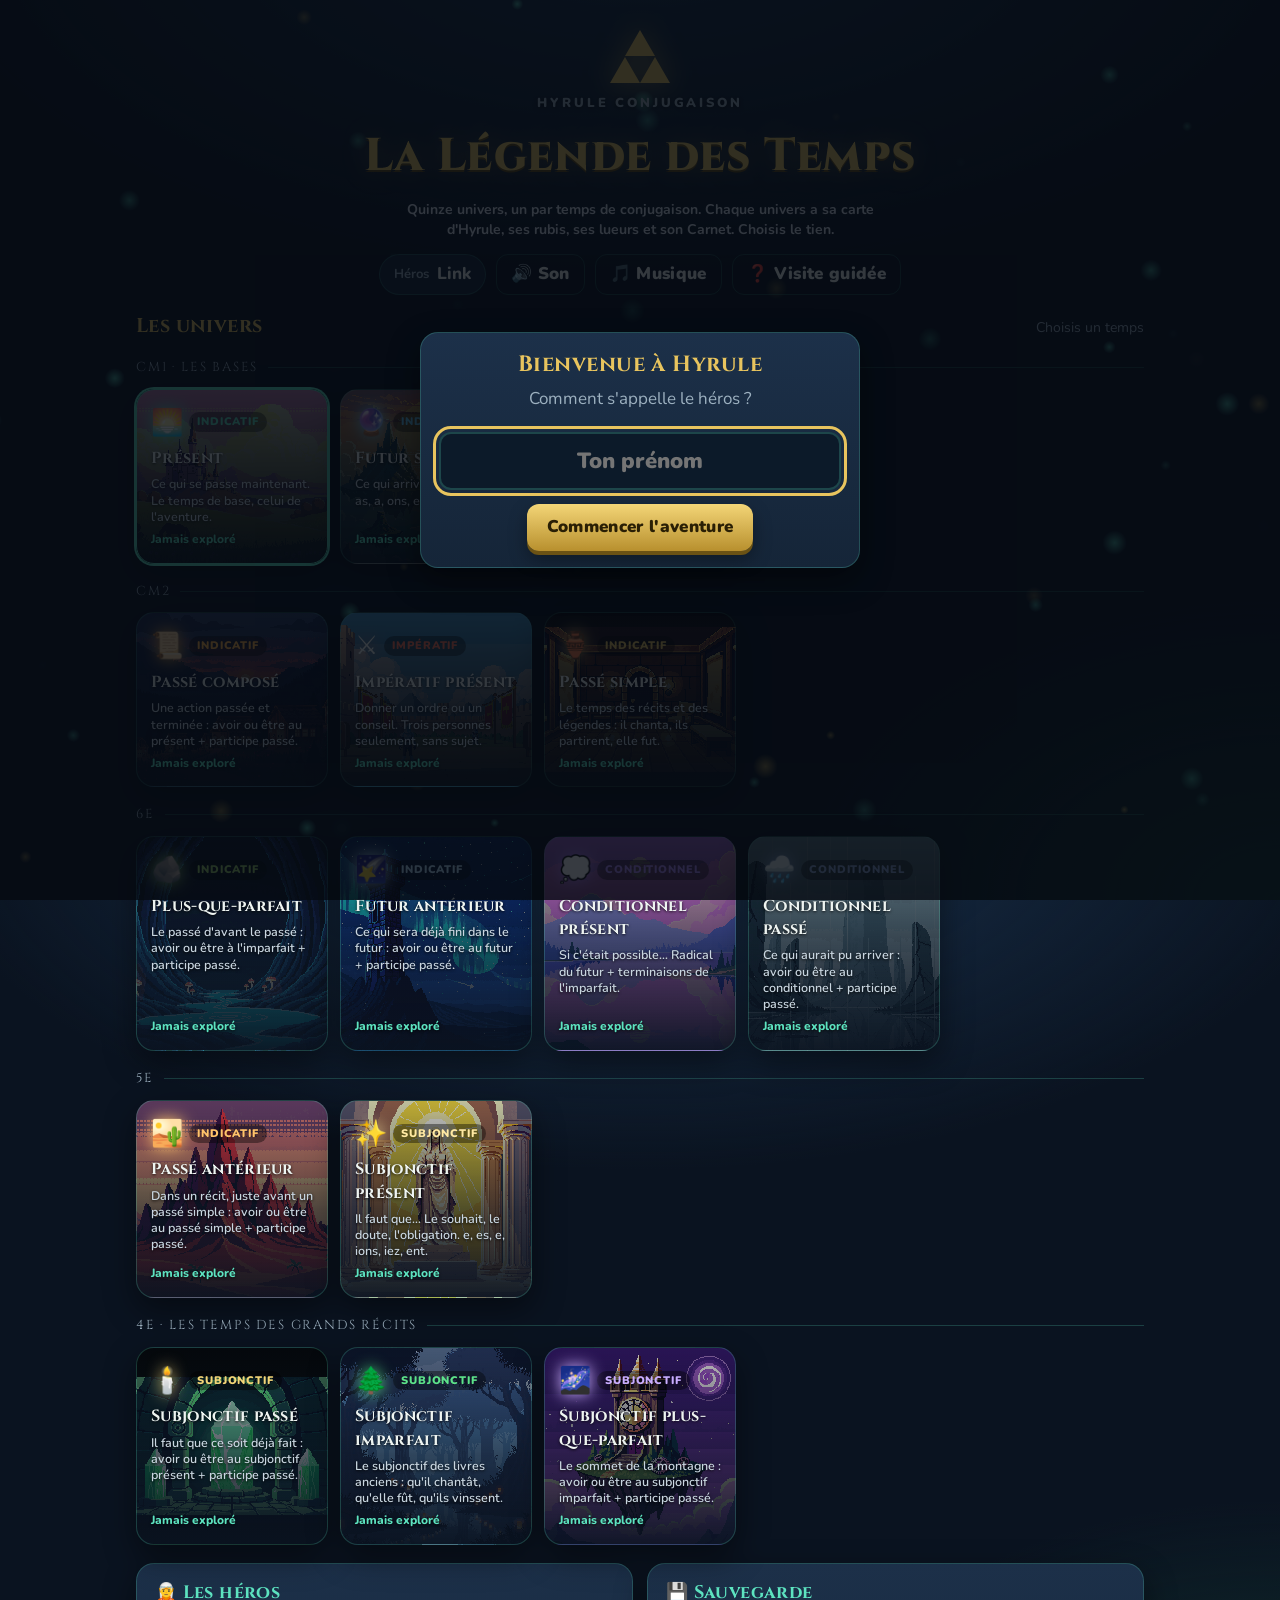
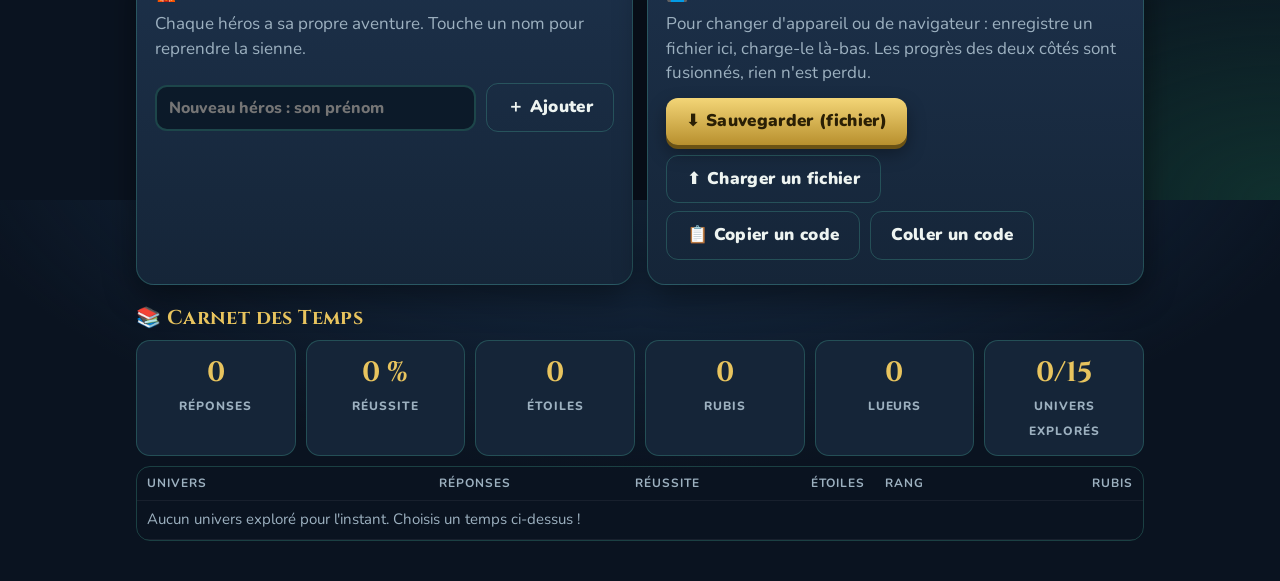
==== commit a29ddbfe: "Visite guidée : chaque étape montre le vrai écran (hub, accueil) avec la zone éclairée, maquettes po" ====
--- a/index.html
+++ b/index.html
@@ -347,18 +347,34 @@
 .region h3{white-space:nowrap; overflow:hidden; text-overflow:ellipsis; max-width:100%; font-size:clamp(12px,3.4vw,15px)}
 @media (max-width:639px){.region .nv, .region .long{display:none}}
 @media (min-width:640px){.region .short{display:none}}
-/* Tutoriel */
-.modal .card.tuto{width:min(480px,100%); padding:22px 20px 18px}
-.tuto-icon{font-size:52px; line-height:1; filter:drop-shadow(0 0 14px rgba(232,196,94,.5))}
-.card.tuto h2{font-size:22px; color:var(--gold); margin:10px 0 8px}
-.card.tuto p{color:var(--fg); font-size:16px; line-height:1.5; margin:0 0 14px; text-align:left; min-height:6.2em}
-.card.tuto p b{color:var(--zonai)}
-.tuto-dots{display:flex; justify-content:center; gap:8px; margin-bottom:14px}
+/* Visite guidée */
+#tour{position:fixed; inset:0; z-index:9}
+#tour.dim{background:rgba(5,10,18,.82)}
+.tour-spot{position:fixed; border:2px solid var(--gold); border-radius:18px; box-shadow:0 0 0 200vmax rgba(5,10,18,.78), 0 0 26px rgba(232,196,94,.55); pointer-events:none; transition:top .25s, left .25s, width .25s, height .25s}
+.tour-panel{position:fixed; left:50%; bottom:max(12px, env(safe-area-inset-bottom,0px)); transform:translateX(-50%); width:min(500px, calc(100% - 24px)); max-height:calc(100% - 24px); overflow:auto; background:linear-gradient(180deg,var(--panel2),var(--panel)); border:1px solid rgba(232,196,94,.45); border-radius:18px; padding:14px 18px 12px; box-shadow:0 18px 50px rgba(0,0,0,.6); text-align:center}
+.tour-panel.center{bottom:auto; top:50%; transform:translate(-50%,-50%)}
+.tour-head{display:flex; align-items:center; justify-content:center; gap:10px; margin-bottom:6px}
+.tour-icon{font-size:28px; line-height:1; filter:drop-shadow(0 0 10px rgba(232,196,94,.5))}
+.tour-panel h2{font-size:20px; color:var(--gold); margin:0}
+.tour-panel p{color:var(--fg); font-size:15px; line-height:1.45; margin:0 0 10px; text-align:left}
+.tour-panel p b{color:var(--zonai)}
+.tuto-dots{display:flex; justify-content:center; gap:8px; margin-bottom:10px}
 .tuto-dots i{width:9px; height:9px; border-radius:50%; background:rgba(255,255,255,.18)}
 .tuto-dots i.on{background:var(--gold); box-shadow:0 0 8px rgba(232,196,94,.7)}
 .tuto-actions{display:flex; justify-content:center; gap:10px; flex-wrap:wrap}
-.tuto-skip{margin-top:12px; background:none; border:0; color:var(--muted); font:700 13px var(--font-body); text-decoration:underline; cursor:pointer}
+.tuto-skip{margin-top:10px; background:none; border:0; color:var(--muted); font:700 13px var(--font-body); text-decoration:underline; cursor:pointer}
 .tuto-skip[hidden]{display:none}
+.tour-mock{margin:0 0 12px; text-align:left; pointer-events:none}
+.tour-mock .qcard{padding:14px 14px 12px; max-width:none}
+.tour-mock .sentence{font-size:19px; margin:10px 0 4px}
+.tour-mock .moon-panel{margin-top:0; padding:12px 14px 14px; animation:none}
+.tour-mock .moon-panel .sentence{font-size:18px}
+.tour-mock .choices button{padding:9px 6px; font-size:15px}
+.tour-mock .hearts svg{width:20px; height:18px}
+.mock-input{margin-top:10px; border:2px solid var(--zonai); border-radius:12px; background:#0c1a29; padding:9px 12px; font:900 20px var(--font-body); color:var(--fg); text-align:center}
+.mock-input .caret{display:inline-block; width:2px; height:1em; background:var(--zonai); vertical-align:-2px; margin-left:2px; animation:blink 1s steps(1) infinite}
+@keyframes blink{50%{opacity:0}}
+.mock-hearts{justify-content:center; margin-top:10px}
 
 @media (prefers-reduced-motion:reduce){*{animation:none!important; transition:none!important}}
 </style>
@@ -375,7 +391,7 @@
     <div class="tag">Hyrule Conjugaison</div>
     <h1>La Légende des Temps</h1>
     <p class="tsub">Quinze univers, un par temps de conjugaison. Chaque univers a sa carte d'Hyrule, ses rubis, ses lueurs et son Carnet. Choisis le tien.</p>
-    <div class="hub-line"><span class="chip"><span class="lab">Héros</span> <span id="hub-name">Link</span></span><button class="btn ghost" id="hub-sound" style="padding:7px 14px">🔊 Son</button><button class="btn ghost" id="hub-music" style="padding:7px 14px">🎵 Musique</button><button class="btn ghost" id="btn-tuto" style="padding:7px 14px">❓ Tutoriel</button></div>
+    <div class="hub-line"><span class="chip"><span class="lab">Héros</span> <span id="hub-name">Link</span></span><button class="btn ghost" id="hub-sound" style="padding:7px 14px">🔊 Son</button><button class="btn ghost" id="hub-music" style="padding:7px 14px">🎵 Musique</button><button class="btn ghost" id="btn-tuto" style="padding:7px 14px">❓ Visite guidée</button></div>
   </div>
 
   <div class="maptitle"><h2>Les univers</h2><span>Choisis un temps</span></div>
@@ -388,7 +404,7 @@
       <div class="prof-list" id="prof-list"></div>
       <div class="actions"><input id="inp-newprof" type="text" maxlength="20" placeholder="Nouveau héros : son prénom" aria-label="Prénom du nouveau héros"><button class="btn ghost" id="btn-newprof">＋ Ajouter</button></div>
     </div>
-    <div class="card">
+    <div class="card" id="save-card">
       <h2>💾 Sauvegarde</h2>
       <p>Pour changer d'appareil ou de navigateur : enregistre un fichier ici, charge-le là-bas. Les progrès des deux côtés sont fusionnés, rien n'est perdu.</p>
       <div class="actions"><button class="btn" id="btn-export">⬇️ Sauvegarder (fichier)</button><label class="btn ghost" for="inp-import">⬆️ Charger un fichier</label><input type="file" id="inp-import" accept=".json,application/json,text/plain" hidden></div>
@@ -406,15 +422,16 @@
 </section>
 
 
-<!-- TUTORIEL (premier lancement, rejouable depuis le hub) -->
-<div class="modal" id="modal-tuto" hidden>
-  <div class="card tuto">
-    <div class="tuto-icon" id="tuto-icon">⚔️</div>
-    <h2 id="tuto-title">Bienvenue à Hyrule !</h2>
-    <p id="tuto-text"></p>
-    <div class="tuto-dots" id="tuto-dots"></div>
-    <div class="tuto-actions"><button class="btn ghost" id="tuto-prev" hidden>Précédent</button><button class="btn" id="tuto-next">Suivant</button></div>
-    <button type="button" class="tuto-skip" id="tuto-skip">Passer le tutoriel</button>
+<!-- VISITE GUIDÉE (premier lancement, rejouable depuis le hub) -->
+<div id="tour" hidden>
+  <div class="tour-spot" id="tour-spot" hidden></div>
+  <div class="tour-panel" id="tour-panel">
+    <div class="tour-mock" id="tour-mock" hidden></div>
+    <div class="tour-head"><span class="tour-icon" id="tour-icon">⚔️</span><h2 id="tour-title">Bienvenue à Hyrule !</h2></div>
+    <p id="tour-text"></p>
+    <div class="tuto-dots" id="tour-dots"></div>
+    <div class="tuto-actions"><button class="btn ghost" id="tour-prev" hidden>Précédent</button><button class="btn" id="tour-next">Suivant</button></div>
+    <button type="button" class="tuto-skip" id="tour-skip">Passer la visite</button>
   </div>
 </div>
 
@@ -2032,27 +2049,56 @@
 $('#btn-paste-ok').addEventListener('click', () => { const t = $('#ta-code').value.trim(); if (!t){ saveMsg('Colle d\'abord un code.', false); return; } importFromText(t); });
 
 /* =========================================================
-   TUTORIEL : cinq étapes au premier lancement, rejouable depuis le hub
+   VISITE GUIDÉE : au premier lancement, puis via « ❓ Visite guidée » dans le hub.
+   Chaque étape montre le vrai écran (hub, accueil) avec la zone concernée éclairée,
+   ou une maquette (épreuve, Lune de sang) quand l'écran demande une partie en cours.
    ========================================================= */
+const MOCK = {
+  quest: () => `<div class="qcard"><div class="qhead"><span>Épreuve 1 / 10</span><span class="badges"><span class="badge tense">🌅 Présent</span></span></div>
+    <div class="sentence"><span class="subj">Link</span><span class="blank">&nbsp;</span><span class="rest">l'épée dans le coffre.</span></div><div class="verbline">Verbe : <b>prendre</b></div>
+    <div class="mock-input">prend<span class="caret"></span></div>
+    <div class="mock-hearts hearts">${Array.from({length:5}, (_, i) => HEART.replace('<svg', `<svg class="${i<4?'':'off'}"`)).join('')}</div></div>`,
+  moon: () => `<div class="moon-panel"><div class="moon-hud"><span>🌕 1 / 5</span><span class="hearts">${Array.from({length:5}, () => HEART).join('')}</span><span class="tabular" style="color:var(--rupee)">+30 rubis</span></div>
+    <div class="timer"><i style="width:62%"></i></div>
+    <div class="sentence"><span class="subj">Nous</span><span class="blank">&nbsp;</span><span class="rest">le Lynel argenté.</span></div><div class="verbline">Verbe : <b>craindre</b></div>
+    <div class="choices"><button type="button" disabled>craindons</button><button type="button" disabled class="good">craignons</button><button type="button" disabled>craignions</button><button type="button" disabled>crainons</button></div></div>`
+};
 const TUTO = [
-  {icon:'⚔️', title:'Bienvenue à Hyrule !', text:"Tu es un héros d'Hyrule. À chaque épreuve, une phrase a un trou : écris le verbe bien conjugué, puis valide. Chaque bonne réponse rapporte des <b>rubis</b>. Tu as <b>5 cœurs</b> : une erreur en coûte un, le Sage t'explique la règle et tu recopies la bonne forme pour la retenir."},
-  {icon:'🌌', title:'Les univers', text:"Chaque temps de conjugaison est un <b>univers</b> : le présent, le futur, l'imparfait… Dans chaque univers, une carte d'Hyrule avec <b>8 régions</b> : gagne une étoile dans une région pour ouvrir la suivante, jusqu'au <b>Château</b> de Ganondorf. Tu changes d'univers avec le sélecteur en haut de l'écran, ou depuis « Tous les univers »."},
-  {icon:'✦', title:'Le Sage et les lueurs', text:"Le Sage se souvient de tes erreurs et te les fait retravailler dans la <b>Révision du Sage</b>. Une partie sans faute t'offre une <b>lueur bienfaisante</b> : avec 4 lueurs, tu gagnes un cœur de plus pour toujours. Le <b>Carnet du Sage</b> montre les verbes que tu maîtrises."},
-  {icon:'🌕', title:'La Lune de sang', text:"Parfois, en pleine partie, la <b>Lune de sang</b> se lève : 5 questions à choix, très rapides. Choisis la bonne forme avant la fin du compte à rebours pour gagner des rubis bonus. Trop lent ou faux : un cœur perdu ! Elle ne se lève jamais pendant le Château."},
-  {icon:'💾', title:'Sauvegarder', text:"Ta progression se garde toute seule sur cet appareil. Pour continuer sur un autre téléphone ou ordinateur : « Tous les univers » puis <b>Sauvegarde</b> : « Copier un code » ici, « Coller un code » là-bas (ou un fichier). Les deux progressions se fusionnent, rien n'est jamais perdu."}
+  {mock:'quest', icon:'⚔️', title:'Bienvenue à Hyrule !', text:"À chaque épreuve, une phrase a un trou : écris le verbe bien conjugué, puis valide. Chaque bonne réponse rapporte des <b>rubis</b>. Tu as <b>5 cœurs</b> : une erreur en coûte un, le Sage t'explique la règle et tu recopies la bonne forme pour la retenir."},
+  {screen:'hub', target:'#uni-grid', icon:'🌌', title:'Les univers', text:"Chaque temps de conjugaison est un <b>univers</b> : présent, futur, imparfait… Ils sont classés par classe, du CM1 à la 4e. Touche un univers pour y entrer ; tu peux en changer quand tu veux."},
+  {screen:'home', target:'.hero .hud', icon:'💎', title:'Ton héros', text:"Dans chaque univers tu as tes propres <b>rubis</b>, <b>lueurs</b> et <b>cœurs</b>. Les rubis font monter ton <b>rang</b>, d'Apprenti à Légende. Le sélecteur tout en haut permet de changer d'univers, « Tous les univers » ramène ici."},
+  {screen:'home', target:'#map', icon:'🗺️', title:"La carte d'Hyrule", text:"Huit <b>régions</b>, chacune avec ses verbes. Gagne une étoile dans une région pour ouvrir la suivante, jusqu'au <b>Château</b> où t'attend Ganondorf. Trois étoiles par région : sans faute, c'est la troisième."},
+  {screen:'home', target:'#sage-card', icon:'✦', title:'Le Sage et les lueurs', text:"Le Sage se souvient de tes erreurs et te les fait retravailler dans la <b>Révision du Sage</b>. Une partie sans faute t'offre une <b>lueur bienfaisante</b> : avec 4 lueurs, tu gagnes un cœur de plus pour toujours."},
+  {mock:'moon', icon:'🌕', title:'La Lune de sang', text:"Parfois, en pleine partie, la <b>Lune de sang</b> se lève : 5 questions à choix, très rapides. Touche la bonne forme avant la fin de la barre rouge pour gagner des rubis bonus. Trop lent ou faux : un cœur perdu ! Jamais pendant le Château."},
+  {screen:'hub', target:'#save-card', icon:'💾', title:'Sauvegarder', text:"Ta progression se garde toute seule sur cet appareil. Pour continuer sur un autre téléphone ou ordinateur : <b>Copier un code</b> ici, <b>Coller un code</b> là-bas (ou un fichier). Les deux progressions se fusionnent, rien n'est jamais perdu."}
 ];
-let tutoI = 0;
-function openTuto(){ tutoI = 0; renderTuto(); $('#modal-tuto').hidden = false; }
-function closeTuto(){ $('#modal-tuto').hidden = true; if (!ROOT.tuto){ ROOT.tuto = true; save(); } }
-function renderTuto(){
-  const s = TUTO[tutoI], last = tutoI===TUTO.length-1;
-  $('#tuto-icon').textContent = s.icon; $('#tuto-title').textContent = s.title; $('#tuto-text').innerHTML = s.text;
-  $('#tuto-dots').innerHTML = TUTO.map((_, i) => `<i class="${i===tutoI?'on':''}"></i>`).join('');
-  $('#tuto-next').textContent = last ? "C'est parti !" : 'Suivant'; $('#tuto-prev').hidden = tutoI===0; $('#tuto-skip').hidden = last;
-}
-$('#tuto-next').addEventListener('click', () => { SFX.click(); if (tutoI < TUTO.length-1){ tutoI++; renderTuto(); } else { SFX.heart(); closeTuto(); } });
-$('#tuto-prev').addEventListener('click', () => { SFX.click(); if (tutoI > 0){ tutoI--; renderTuto(); } });
-$('#tuto-skip').addEventListener('click', () => { SFX.click(); closeTuto(); });
+let tourI = 0, tourOn = false;
+function openTuto(){ if (run) return; tourI = 0; tourOn = true; $('#tour').hidden = false; tourStep(); }
+function closeTuto(){ tourOn = false; $('#tour').hidden = true; if (!ROOT.tuto){ ROOT.tuto = true; save(); } }
+function tourStep(){
+  const s = TUTO[tourI], last = tourI===TUTO.length-1, layer = $('#tour'), panel = $('#tour-panel');
+  if (s.screen && screen!==s.screen){ if (s.screen==='hub'){ renderHub(); show('hub'); } else { renderHome(); show('home'); } }
+  $('#tour-icon').textContent = s.icon; $('#tour-title').textContent = s.title; $('#tour-text').innerHTML = s.text;
+  $('#tour-dots').innerHTML = TUTO.map((_, i) => `<i class="${i===tourI?'on':''}"></i>`).join('');
+  $('#tour-next').textContent = last ? "C'est parti !" : 'Suivant'; $('#tour-prev').hidden = tourI===0; $('#tour-skip').hidden = last;
+  const mock = $('#tour-mock'); mock.hidden = !s.mock; mock.innerHTML = s.mock ? MOCK[s.mock]() : '';
+  layer.classList.toggle('dim', !s.target); panel.classList.toggle('center', !s.target); $('#tour-spot').hidden = !s.target;
+  panel.scrollTop = 0;
+  if (s.target){ placeSpot(true); requestAnimationFrame(() => placeSpot(false)); setTimeout(() => placeSpot(false), 60); }
+}
+function placeSpot(scroll){
+  const s = TUTO[tourI]; if (!tourOn || !s || !s.target) return;
+  const el = document.querySelector(s.target), spot = $('#tour-spot'); if (!el){ spot.hidden = true; return; }
+  const pad = 8, top0 = 12, maxBottom = $('#tour-panel').getBoundingClientRect().top - 10;
+  if (scroll){ const r0 = el.getBoundingClientRect(); const room = maxBottom - top0; const want = r0.height + 2*pad < room ? top0 + (room - r0.height)/2 : top0 + pad; window.scrollBy({top: r0.top - want, behavior:'auto'}); }
+  const r = el.getBoundingClientRect(), top = r.top - pad, bottom = Math.min(r.bottom + pad, maxBottom);
+  spot.hidden = bottom - top < 24;
+  Object.assign(spot.style, {left: (r.left - pad)+'px', top: top+'px', width: (r.width + 2*pad)+'px', height: Math.max(0, bottom - top)+'px'});
+}
+addEventListener('scroll', () => placeSpot(false), {passive:true}); addEventListener('resize', () => placeSpot(false));
+$('#tour-next').addEventListener('click', () => { SFX.click(); if (tourI < TUTO.length-1){ tourI++; tourStep(); } else { SFX.heart(); closeTuto(); } });
+$('#tour-prev').addEventListener('click', () => { SFX.click(); if (tourI > 0){ tourI--; tourStep(); } });
+$('#tour-skip').addEventListener('click', () => { SFX.click(); closeTuto(); });
 $('#btn-tuto').addEventListener('click', () => { SFX.click(); openTuto(); });
 
 /* =========================================================
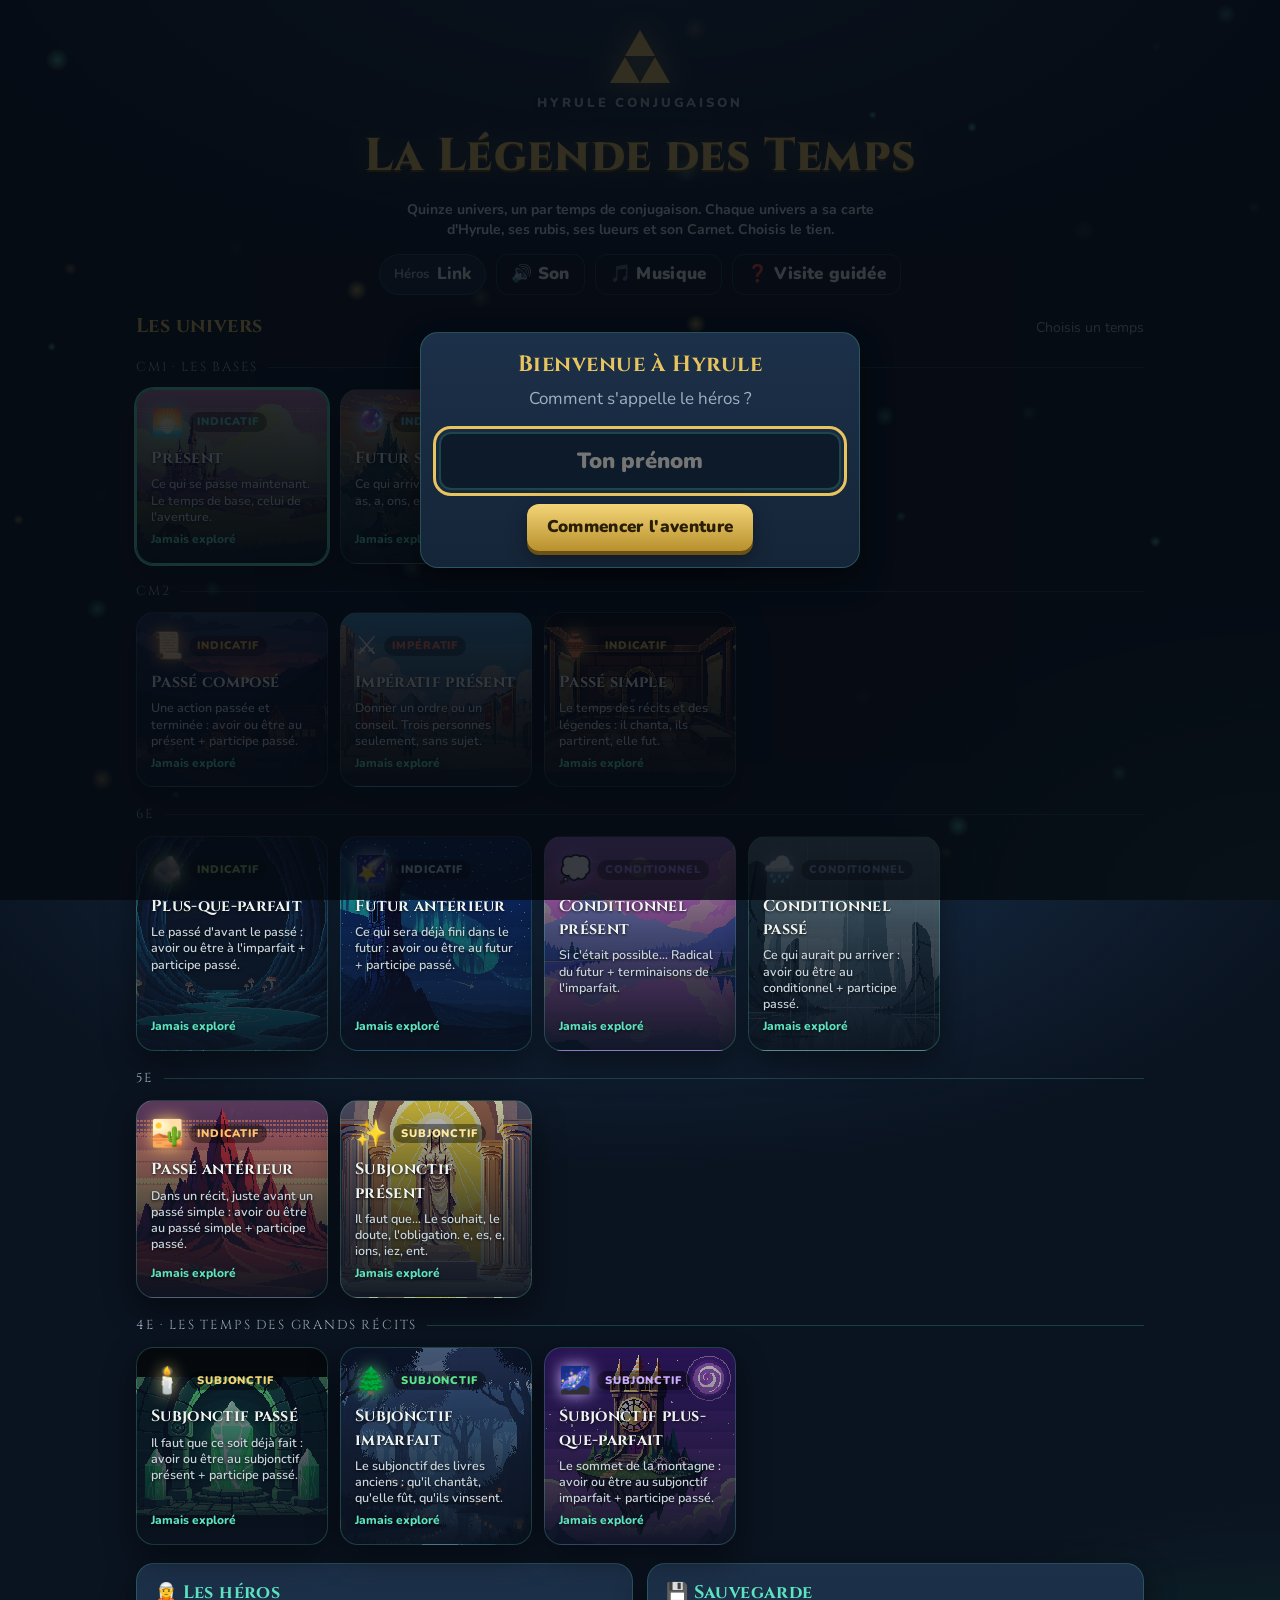
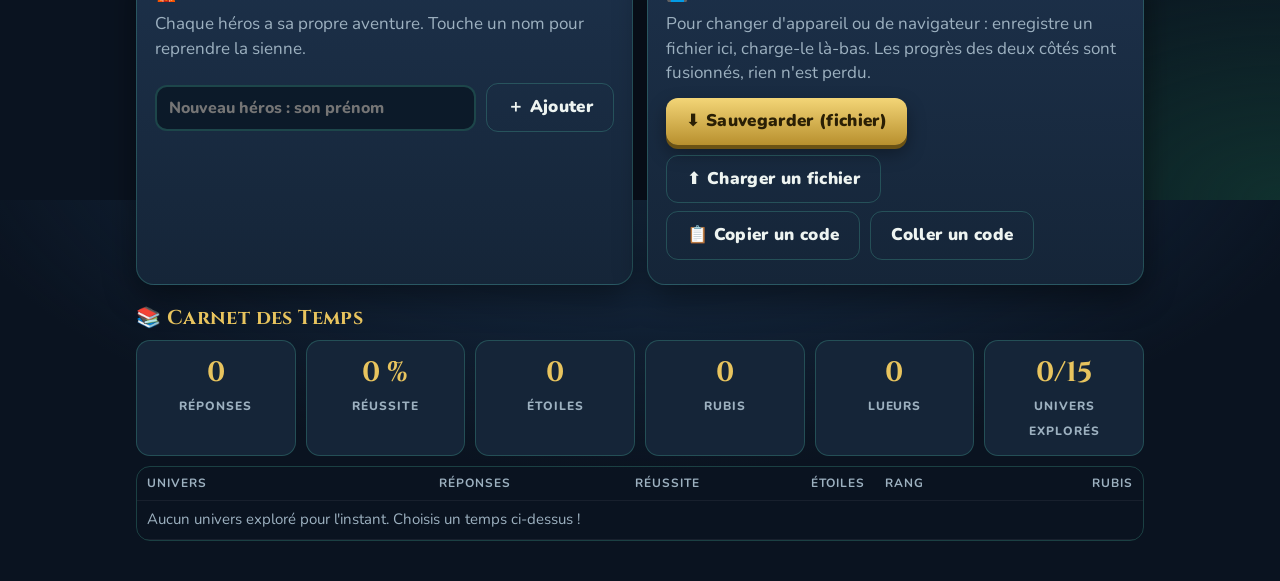
==== commit d6c3e305: "Régions : un sanctuaire et sa Lune de sang ne montrent plus de verbes des régions pas encore atteint" ====
--- a/index.html
+++ b/index.html
@@ -1542,8 +1542,8 @@
     });
     return [...wq, ...rq].sort(() => Math.random()-.5).map(q => mkQ(q.v,q.p));
   }
-  // Deux épreuves par sanctuaire viennent des verbes essentiels (être, avoir, aller, faire, dire...), quelle que soit la région.
-  const corePool = []; HEADS.filter(V => V.core && existsAt(V, TENSE)).forEach(V => persons(V).forEach(p => corePool.push({v:V.id,p})));
+  // Jusqu'à deux épreuves par sanctuaire rappellent des verbes essentiels déjà rencontrés (ceux des régions précédentes). Aucun verbe d'une région pas encore atteinte.
+  const corePool = []; HEADS.filter(V => V.core && existsAt(V, TENSE) && regIdx(V.r)<regIdx(regionId)).forEach(V => persons(V).forEach(p => corePool.push({v:V.id,p})));
   const coreQ = sample(corePool, 2, q => weightOf(q.v,q.p));
   const rest = sample(pool.filter(q => !coreQ.some(c => c.v===q.v)), R.n-coreQ.length, q => weightOf(q.v,q.p));
   return [...coreQ, ...rest].sort(() => Math.random()-.5).map(q => mkQ(q.v,q.p));
@@ -1831,8 +1831,10 @@
   if (S.moonRuns>=2 || Math.random()<.5){ S.moonRuns = 0; run.moonAt = 3 + Math.floor(Math.random()*Math.max(1, run.qs.length-4)); }
   save();
 }
+const regIdx = id => REGIONS.findIndex(r => r.id===id);
 function moonPool(){
-  const pool = []; HEADS.filter(V => existsAt(V, TENSE)).forEach(V => persons(V).forEach(p => pool.push({v:V.id,p})));
+  const lim = run.mode==='region' ? regIdx(run.regionId) : 99;
+  const pool = []; HEADS.filter(V => existsAt(V, TENSE) && regIdx(V.r)<=lim).forEach(V => persons(V).forEach(p => pool.push({v:V.id,p})));
   return sample(pool, MOON_N, q => { const V = VERBS[q.v]; let w = weightOf(q.v,q.p); if (V.r===run.regionId) w *= 2.5; if (V.r==='plaines'||V.r==='foret') w *= .3; return w; }).map(q => mkQ(q.v,q.p));
 }
 // Mauvaises réponses plausibles pour la Lune de sang : fautes typiques sur la forme juste, autres personnes, et aux temps composés
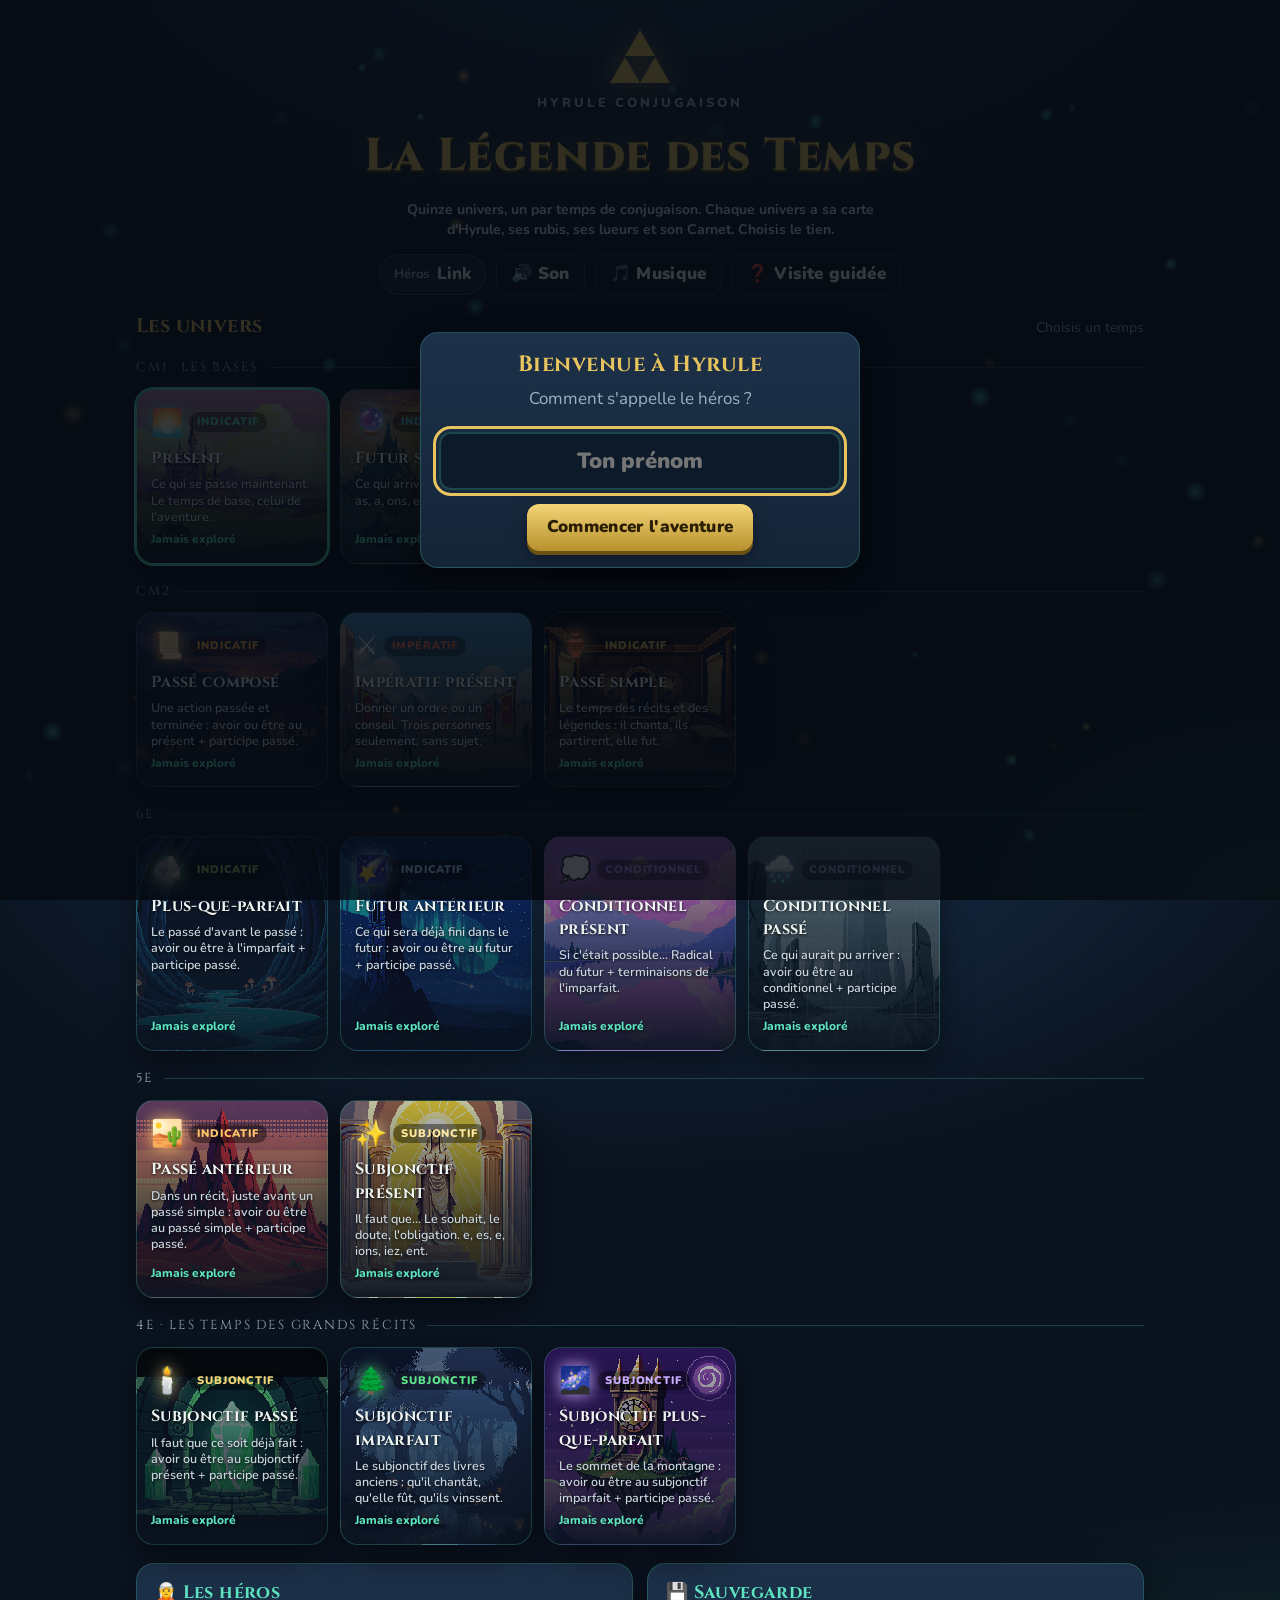
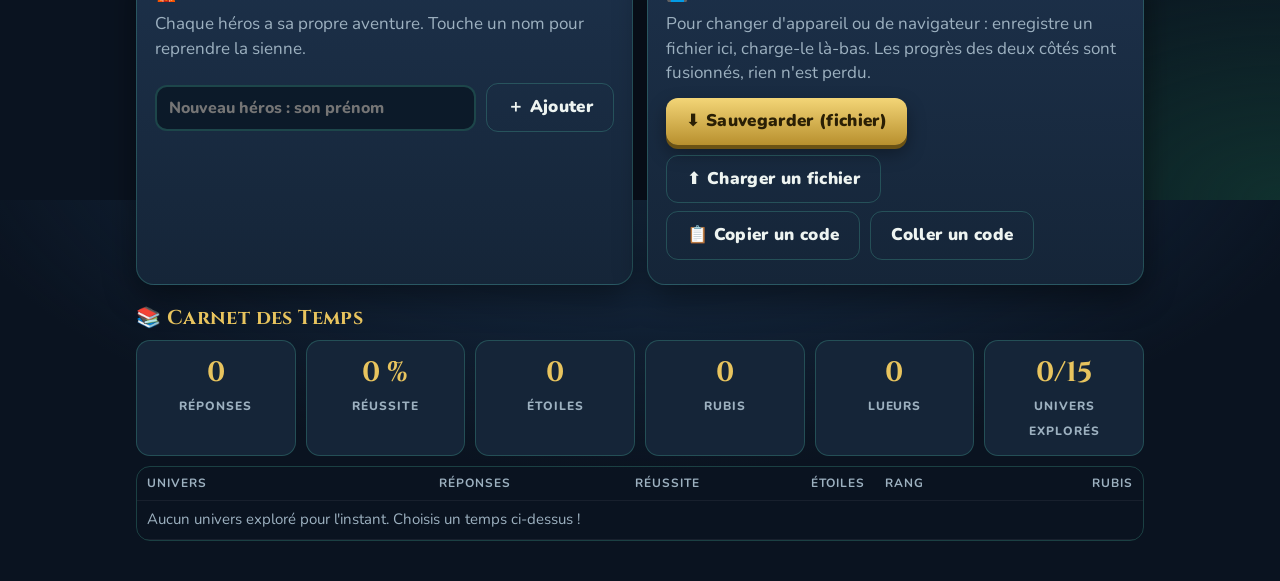
==== commit df8a5acb: "Lune de sang : pioche dans les régions déjà débloquées de l'univers en cours Vaut pour les sanctuair" ====
--- a/index.html
+++ b/index.html
@@ -1833,8 +1833,9 @@
 }
 const regIdx = id => REGIONS.findIndex(r => r.id===id);
 function moonPool(){
-  const lim = run.mode==='region' ? regIdx(run.regionId) : 99;
-  const pool = []; HEADS.filter(V => existsAt(V, TENSE) && regIdx(V.r)<=lim).forEach(V => persons(V).forEach(p => pool.push({v:V.id,p})));
+  // Lune de sang : seulement les régions déjà débloquées dans l'univers (le temps) en cours, plus la région jouée.
+  const open = new Set(REGIONS.filter((R,i) => !R.boss && regionUnlocked(i)).map(R => R.id)); if (run.regionId) open.add(run.regionId);
+  const pool = []; HEADS.filter(V => existsAt(V, TENSE) && open.has(V.r)).forEach(V => persons(V).forEach(p => pool.push({v:V.id,p})));
   return sample(pool, MOON_N, q => { const V = VERBS[q.v]; let w = weightOf(q.v,q.p); if (V.r===run.regionId) w *= 2.5; if (V.r==='plaines'||V.r==='foret') w *= .3; return w; }).map(q => mkQ(q.v,q.p));
 }
 // Mauvaises réponses plausibles pour la Lune de sang : fautes typiques sur la forme juste, autres personnes, et aux temps composés
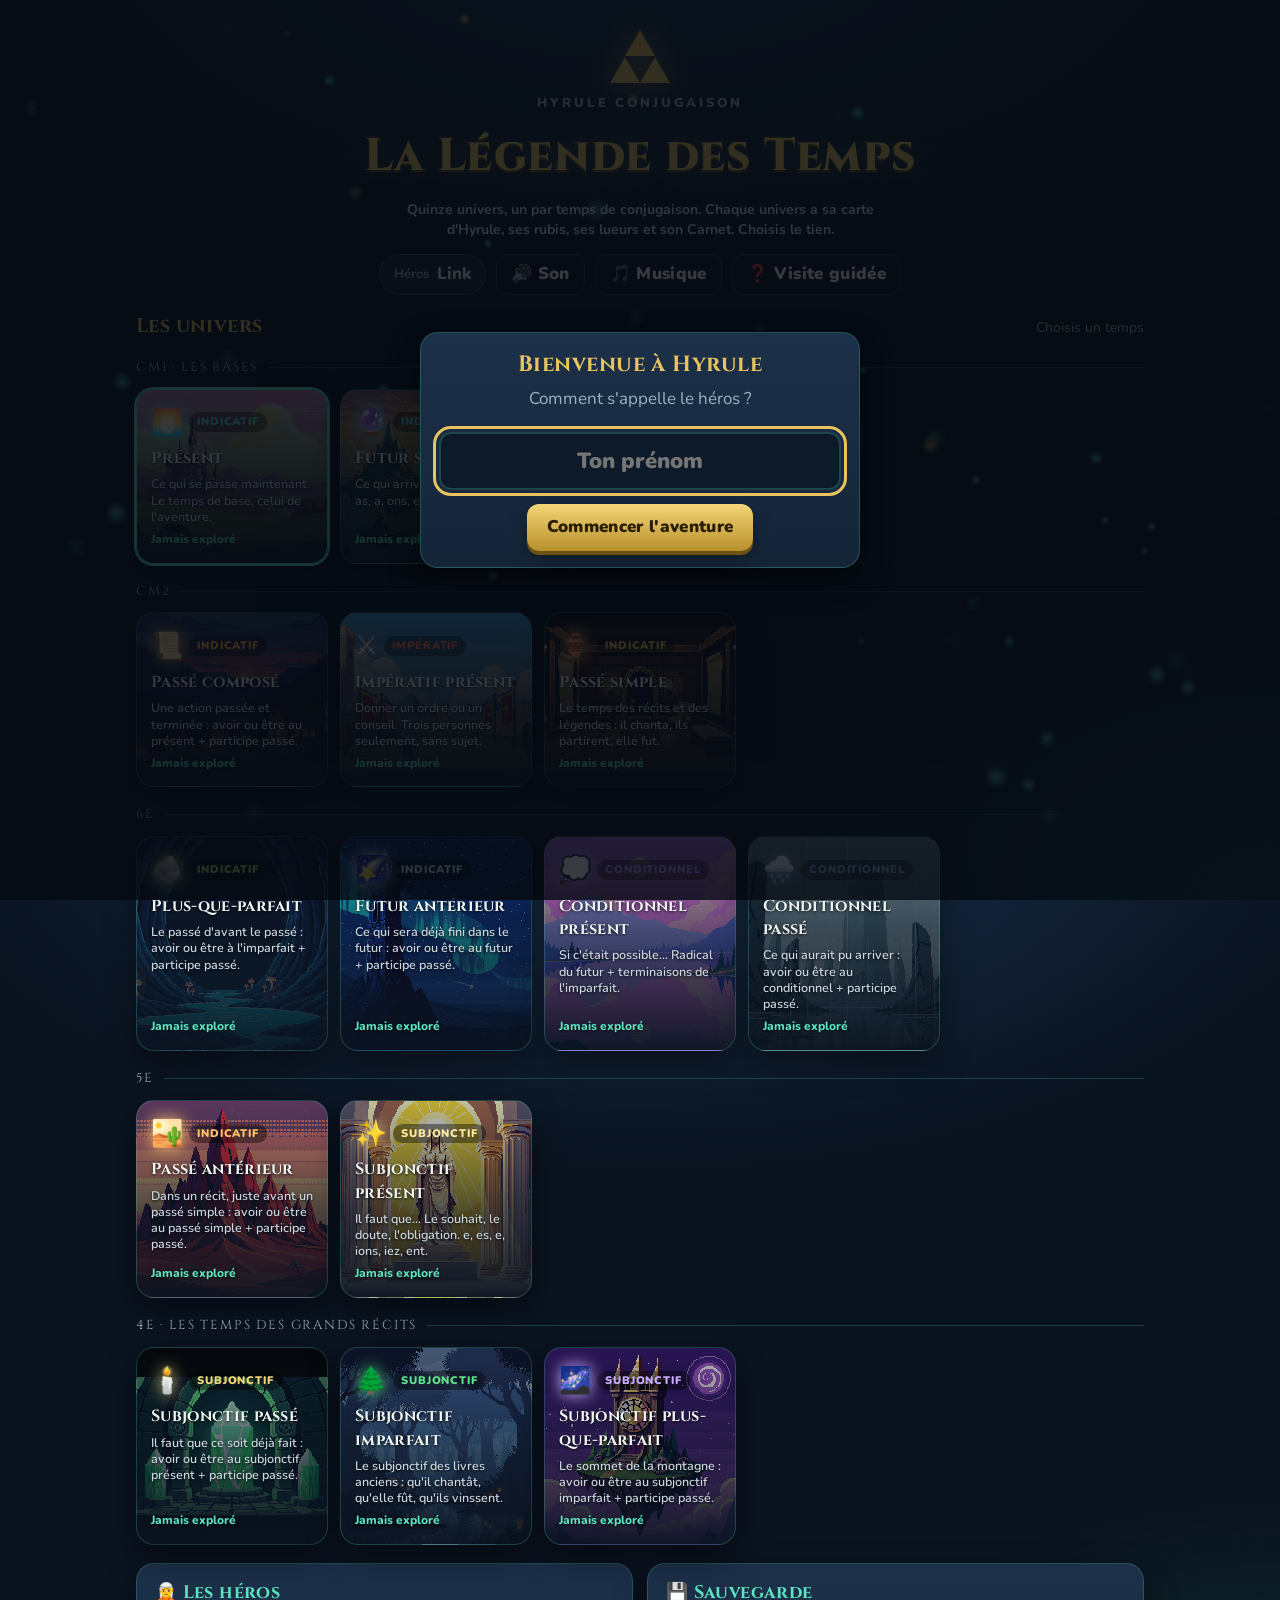
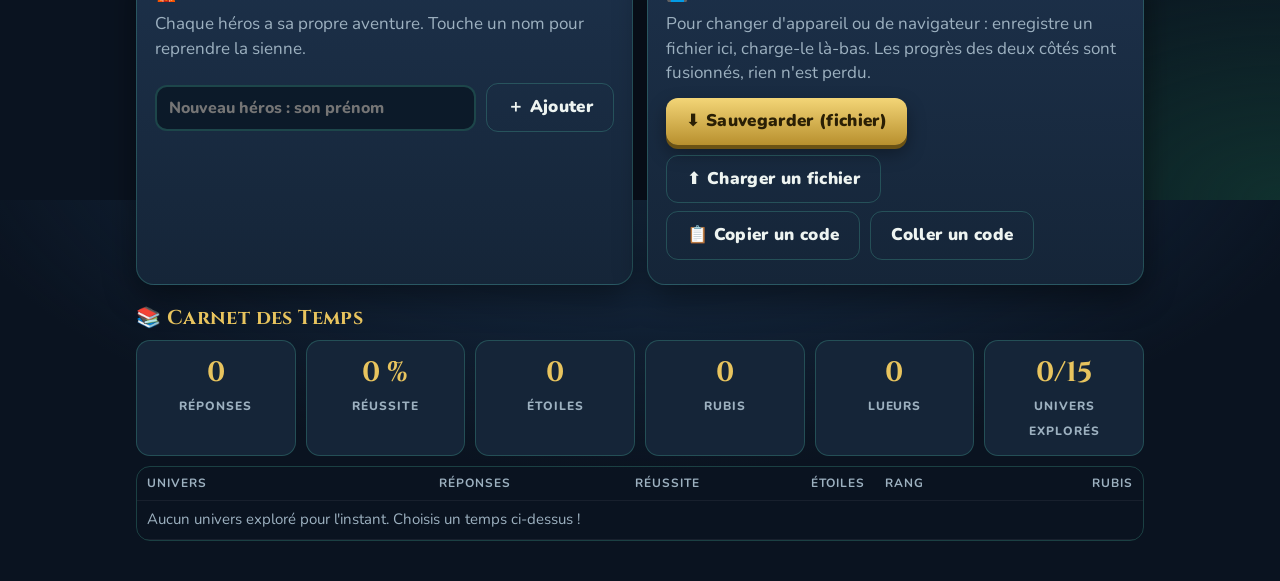
==== commit 0ea16cef: "Les Profondeurs : région bonus sur l'accord du participe passé avec avoir (COD placé avant) Passé co" ====
--- a/index.html
+++ b/index.html
@@ -376,6 +376,44 @@
 @keyframes blink{50%{opacity:0}}
 .mock-hearts{justify-content:center; margin-top:10px}
 
+/* ---------- Les Profondeurs : accord du participe ---------- */
+.region.depths{grid-column:1/-1; display:grid; grid-template-columns:auto minmax(0,1fr); column-gap:14px; row-gap:6px; align-items:center; height:auto; border-color:rgba(106,208,255,.45); background-position:center 60%}
+.region.depths .med{grid-row:1 / span 5; width:64px; height:64px; font-size:32px}
+.region.depths:hover:not(.locked){border-color:#6ad0ff; box-shadow:0 0 0 1px rgba(106,208,255,.4), 0 16px 34px rgba(0,0,0,.5), 0 0 34px rgba(255,150,70,.22)}
+.region[data-r="profondeurs"] .med{background:radial-gradient(circle at 35% 30%,#3a2a6a,#05040f); border-color:#ff9a4a; box-shadow:0 0 18px rgba(255,154,74,.55), inset 0 0 12px rgba(106,208,255,.35)}
+.region.depths h3{font-size:17px; color:#ffd9b0}
+.region.depths .mast{max-width:340px}
+.region.depths .need{margin-top:0; white-space:normal}
+body.depths-mode{background-color:#05060f}
+body.depths-mode .qcard{border-color:rgba(106,208,255,.45); background:linear-gradient(180deg,rgba(24,26,58,.96),rgba(10,12,30,.96)); box-shadow:0 12px 32px rgba(0,0,0,.6), 0 0 40px rgba(255,150,70,.1)}
+body.depths-mode .topbar .where{color:#ffb070}
+.sentence.cod{display:block; text-align:center; line-height:1.6}
+.sentence.cod .subj{color:var(--fg); text-shadow:none}
+.sentence.cod .tap{border-bottom:3px dashed rgba(255,255,255,.4); border-radius:6px; padding:0 3px; cursor:pointer; transition:background .15s, color .15s}
+.sentence.cod .tap:hover{background:rgba(255,255,255,.08)}
+.sentence.cod .tap.miss{animation:shake .4s; color:var(--muted); border-bottom-color:rgba(255,115,87,.6)}
+.sentence.cod.done .tap{cursor:default; border-bottom-color:transparent; background:none}
+.sentence.cod.done .tap.hit{background:rgba(180,140,255,.2); border-bottom:3px solid var(--violet); color:#e4d8ff}
+.sentence.cod.done .tap.hit::after{content:"COD"; font:900 11px var(--font-body); letter-spacing:.08em; color:var(--violet); vertical-align:super; margin-left:4px}
+#cod-step{display:flex; align-items:center; justify-content:space-between; gap:10px; flex-wrap:wrap; margin:0 0 14px; padding:10px 12px; border-radius:12px; background:rgba(106,208,255,.08); border:1px dashed rgba(106,208,255,.45)}
+#cod-msg{margin:0; flex:1; min-width:200px; font-size:15px; color:#dbe9f6}
+#cod-msg .cod-q{display:inline-block; color:var(--gold); font-weight:900; font-style:italic}
+#btn-rule{padding:7px 12px; font-size:14px; white-space:nowrap}
+.codu{text-decoration:none; border-bottom:3px dotted var(--violet); color:#e4d8ff}
+.fb .right .codu{font-weight:900}
+.rule-card{width:min(520px,100%)!important; text-align:left!important; max-height:calc(100% - 8px); overflow:auto; border-color:rgba(106,208,255,.5)}
+.rule-head{display:flex; align-items:center; gap:10px; margin-bottom:8px}
+.rule-head span{font-size:30px; line-height:1}
+.rule-head h2{font-size:21px; color:#ffb070; margin:0}
+#rule-body p{margin:0 0 8px; color:var(--fg); font-size:15.5px; line-height:1.45}
+#rule-body p.hint{color:var(--muted); font-size:14px; margin-top:-2px}
+#rule-body .ex{margin:6px 0; padding:8px 12px; border-radius:10px; background:rgba(0,0,0,.28); border:1px solid rgba(255,255,255,.08); font-weight:800; font-size:17px}
+#rule-body .ex .s, #rule-body .hint .s{color:var(--gold)}
+#rule-body .c{color:#e4d8ff; border-bottom:3px dotted var(--violet)}
+#rule-body .p{color:var(--zonai); border-bottom:3px solid var(--zonai)}
+.rule-card .tuto-actions{margin-top:10px}
+.rule-card .tuto-skip{display:block; margin:10px auto 0}
+
 @media (prefers-reduced-motion:reduce){*{animation:none!important; transition:none!important}}
 </style>
 
@@ -509,6 +547,7 @@
   <div class="qcard" id="qcard">
     <div class="qhead"><span id="q-num"></span><span class="badges"><span class="badge tense" id="q-tense"></span><span class="badge" id="q-group"></span></span></div>
     <div class="sentence"><span class="subj" id="q-subj"></span><span class="blank" id="q-blank">&nbsp;</span><span class="rest" id="q-rest"></span></div><div class="verbline">Verbe : <b id="q-inf"></b></div>
+    <div id="cod-step" hidden><p id="cod-msg"></p><button type="button" class="btn ghost" id="btn-rule">📜 La règle</button></div>
     <form class="answer" id="form-answer" autocomplete="off">
       <input id="inp" type="text" autocapitalize="off" autocorrect="off" spellcheck="false" placeholder="Ta réponse" aria-label="Ta réponse">
       <button class="btn" type="submit" id="btn-ok">Valider</button>
@@ -565,6 +604,15 @@
 
 <div id="moon" hidden></div>
 
+<div class="modal" id="rule" hidden>
+  <div class="card rule-card">
+    <div class="rule-head"><span id="rule-icon">📜</span><h2 id="rule-title"></h2></div>
+    <div id="rule-body"></div>
+    <div class="tuto-dots" id="rule-dots"></div>
+    <div class="tuto-actions"><button class="btn ghost" id="rule-prev" hidden>Précédent</button><button class="btn ghost" id="rule-more" hidden>Revoir l'explication</button><button class="btn" id="rule-next">Suivant</button></div>
+    <button type="button" class="tuto-skip" id="rule-skip">Passer l'explication</button>
+  </div>
+</div>
 <div class="modal" id="modal-name" hidden>
   <div class="card">
     <h2 style="font-size:22px;color:var(--gold)">Bienvenue à Hyrule</h2>
@@ -1086,7 +1134,7 @@
 };
 function comp(V){ const c = COMP[V.v]; if (!c) return ''; return Array.isArray(c) ? c[Math.floor(Math.random()*c.length)] : c; }
 const endMark = () => TENSE==='imperatif' ? ' !' : '.';
-function sentenceHtml(q, form){ return `${esc(cap(subjectText(q,form)))}<em>${esc(form)}</em>${q.c ? ' '+esc(q.c) : ''}${endMark()}`; }
+function sentenceHtml(q, form){ if (q.cod) return codSentenceHtml(q, form); return `${esc(cap(subjectText(q,form)))}<em>${esc(form)}</em>${q.c ? ' '+esc(q.c) : ''}${endMark()}`; }
 // Ce qui précède le trou : « que » au subjonctif, le pronom des verbes pronominaux, l'élision (j', m', qu'). Rien à l'impératif.
 function subjDisp(q){ return TENSE==='imperatif' ? `(${PERSON_LABEL[q.p].replace(' / ','/')})` : cap(subjectText(q).trim()); }
 const VOWEL = /^[aeiouyâàéèêëîïôûùüœ]/i;
@@ -1313,6 +1361,7 @@
 const RM = matchMedia('(prefers-reduced-motion: reduce)').matches;
 let motes = [], bursts = [], GLOOM = 0, sceneId = 'home', sceneCanvas = null;
 const SCENE_FX = {
+  profondeurs:{cols:['90,200,255','255,160,70'], vx:0, vy:-.3, sway:1.1},
   home:   {cols:['93,227,192','232,196,94'], vx:0, vy:-.5, sway:.25},
   sage:   {cols:['180,140,255','93,227,192'], vx:0, vy:-.4, sway:.4},
   plaines:{cols:['232,196,94','200,230,120'], vx:.3, vy:-.25, sway:.5},
@@ -1336,6 +1385,7 @@
 function vignette(c,w,h){ c.fillStyle = lin(c,0,0,0,h,[[0,'rgba(5,10,20,.35)'],[.3,'rgba(5,10,20,.1)'],[.6,'rgba(5,10,20,.2)'],[1,'rgba(5,10,20,.75)']]); c.fillRect(0,0,w,h); c.fillStyle = rad(c,w/2,h*.45,Math.max(w,h)*.75,[[0,'rgba(0,0,0,0)'],[1,'rgba(0,0,0,.5)']]); c.fillRect(0,0,w,h); }
 
 const IMG = {
+  profondeurs:"[data-uri]",
   home_present:"[data-uri]",
   home_futur:"[data-uri]",
   home_imparfait:"[data-uri]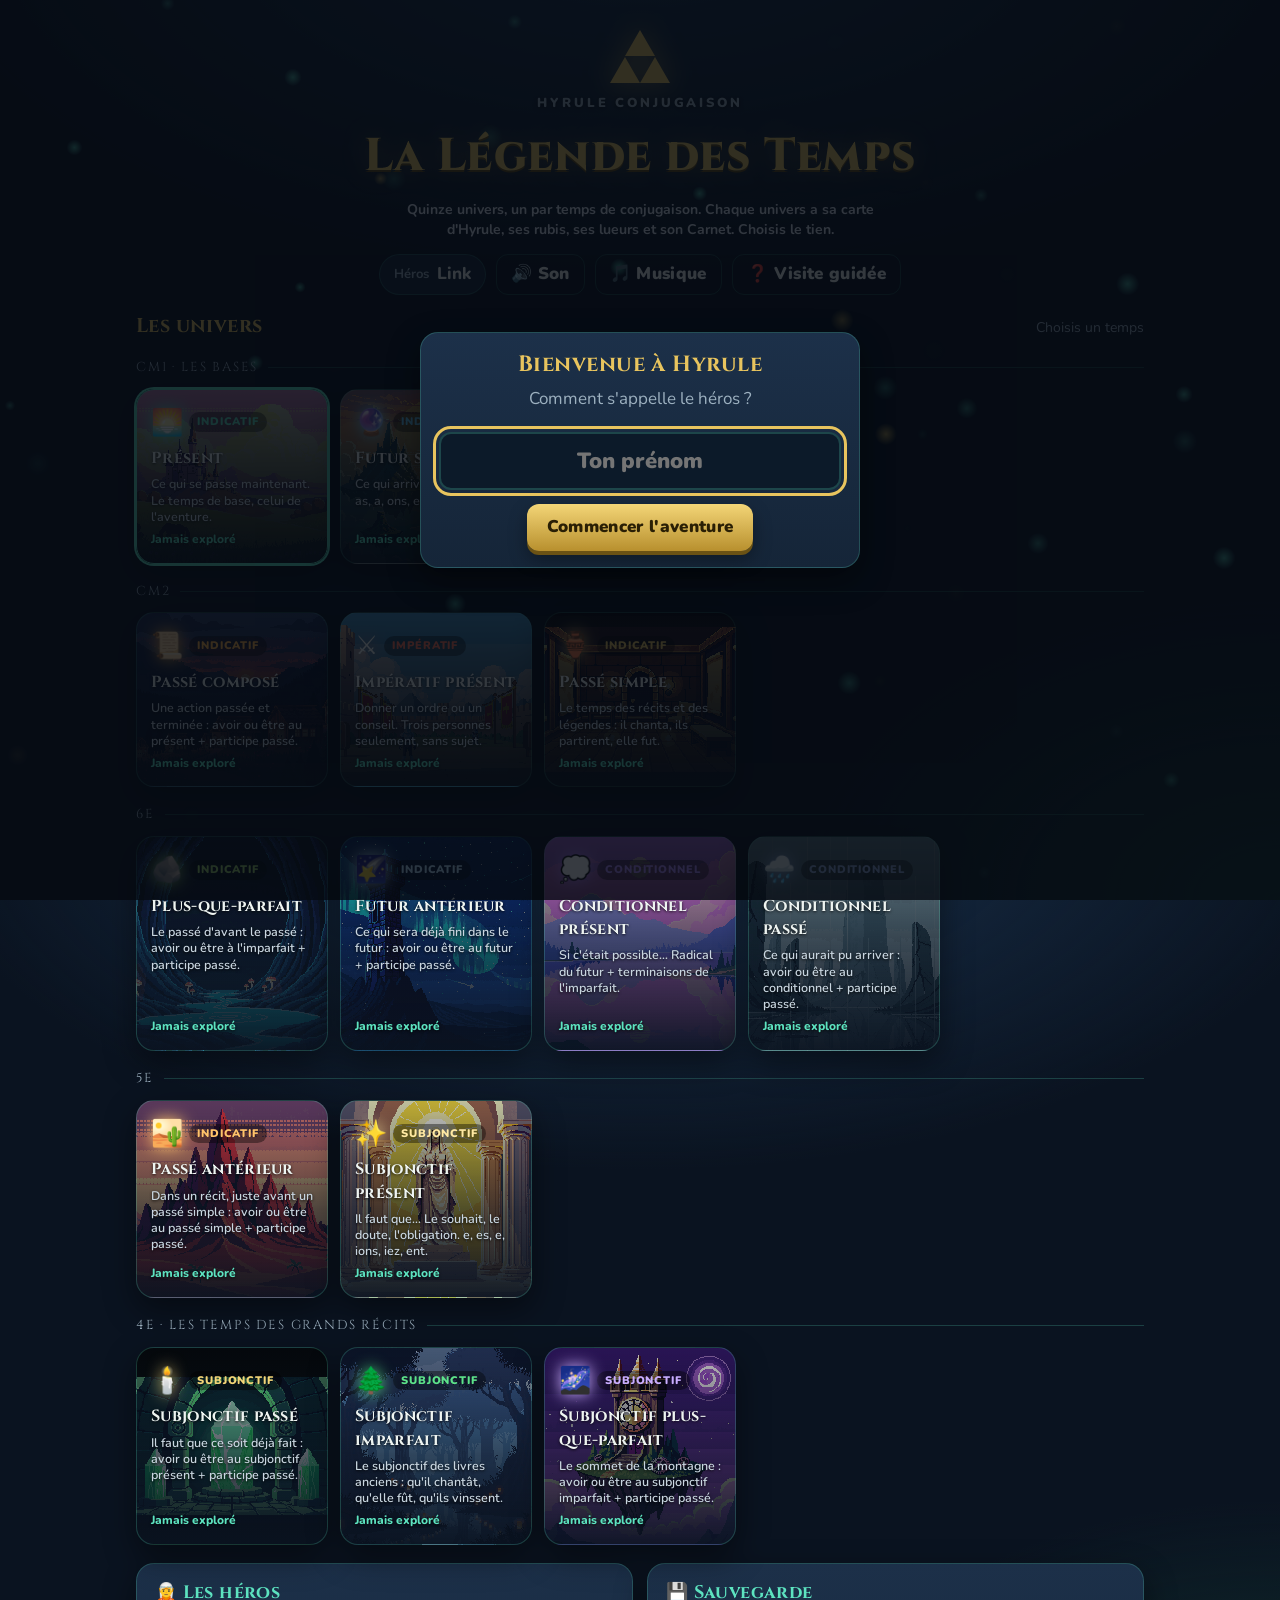
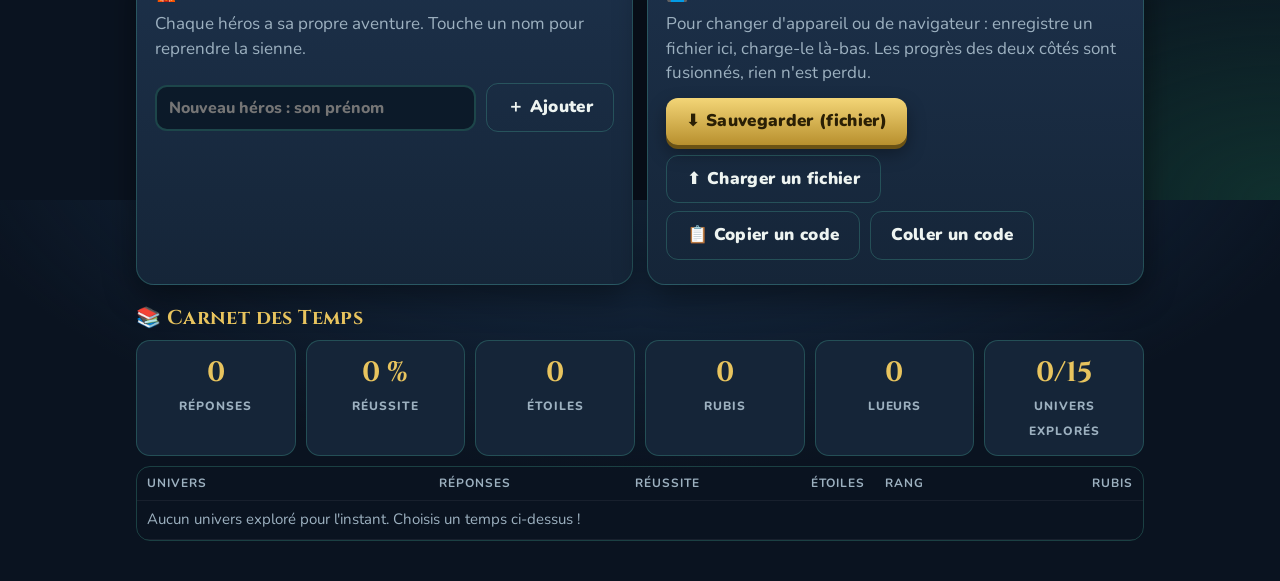
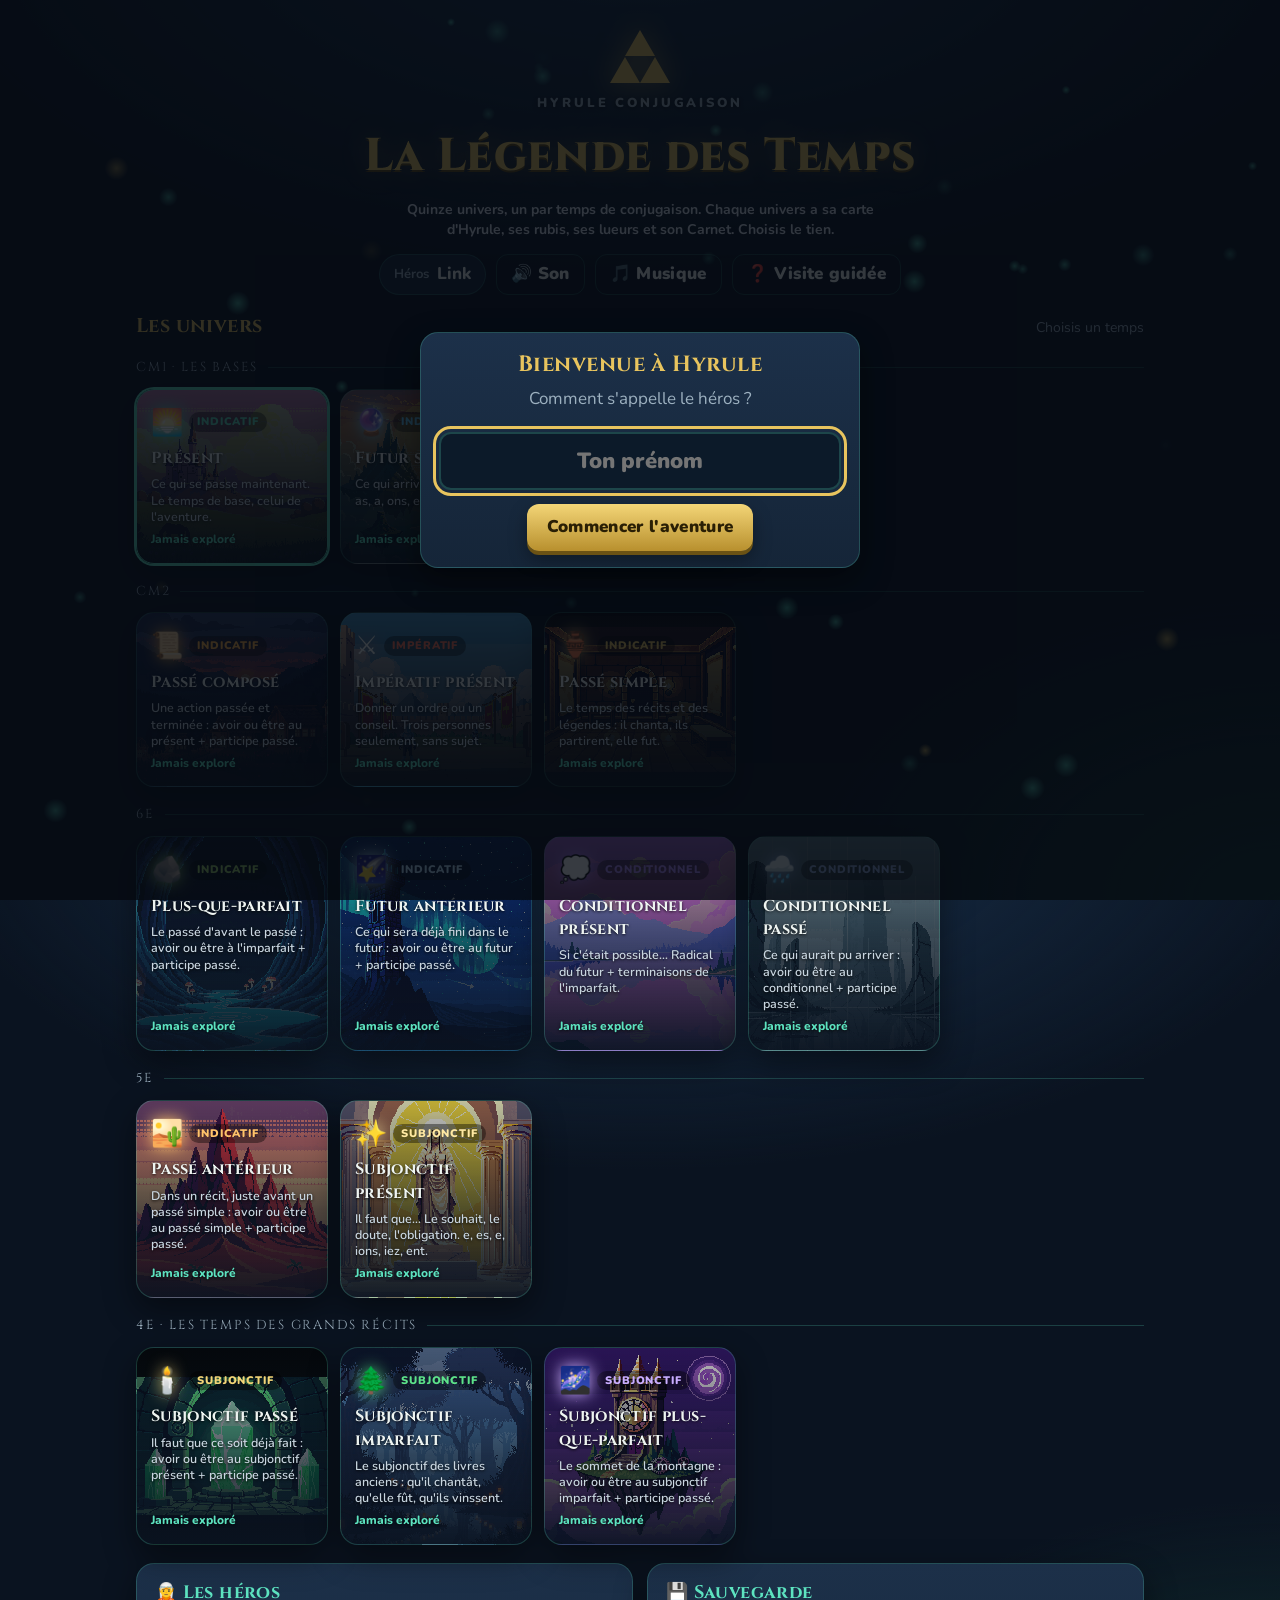
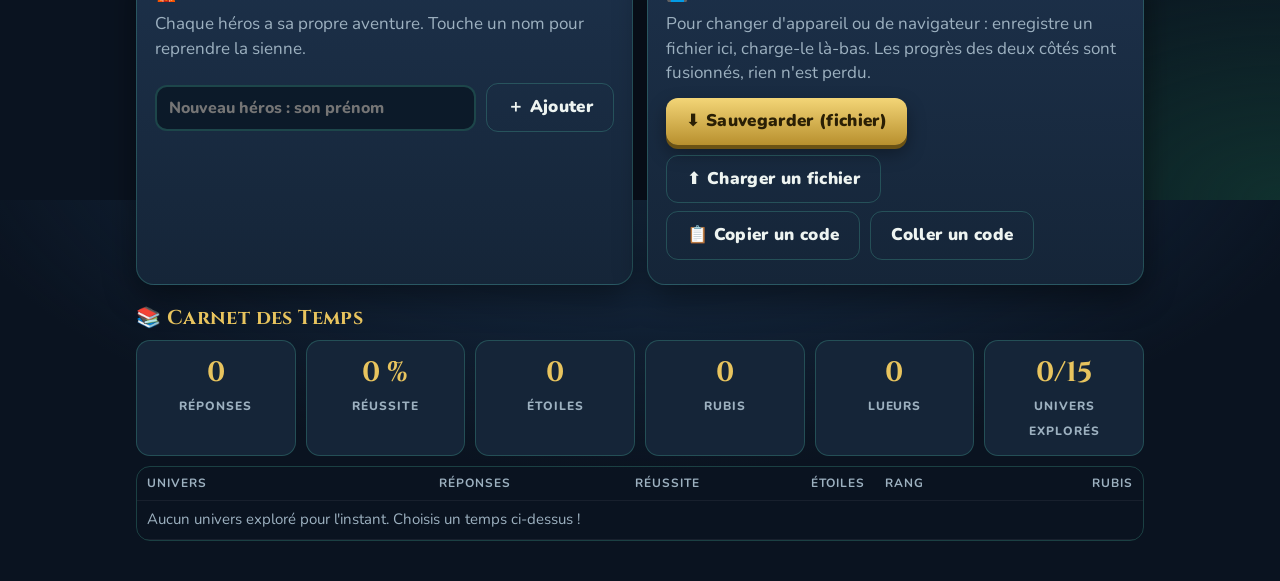
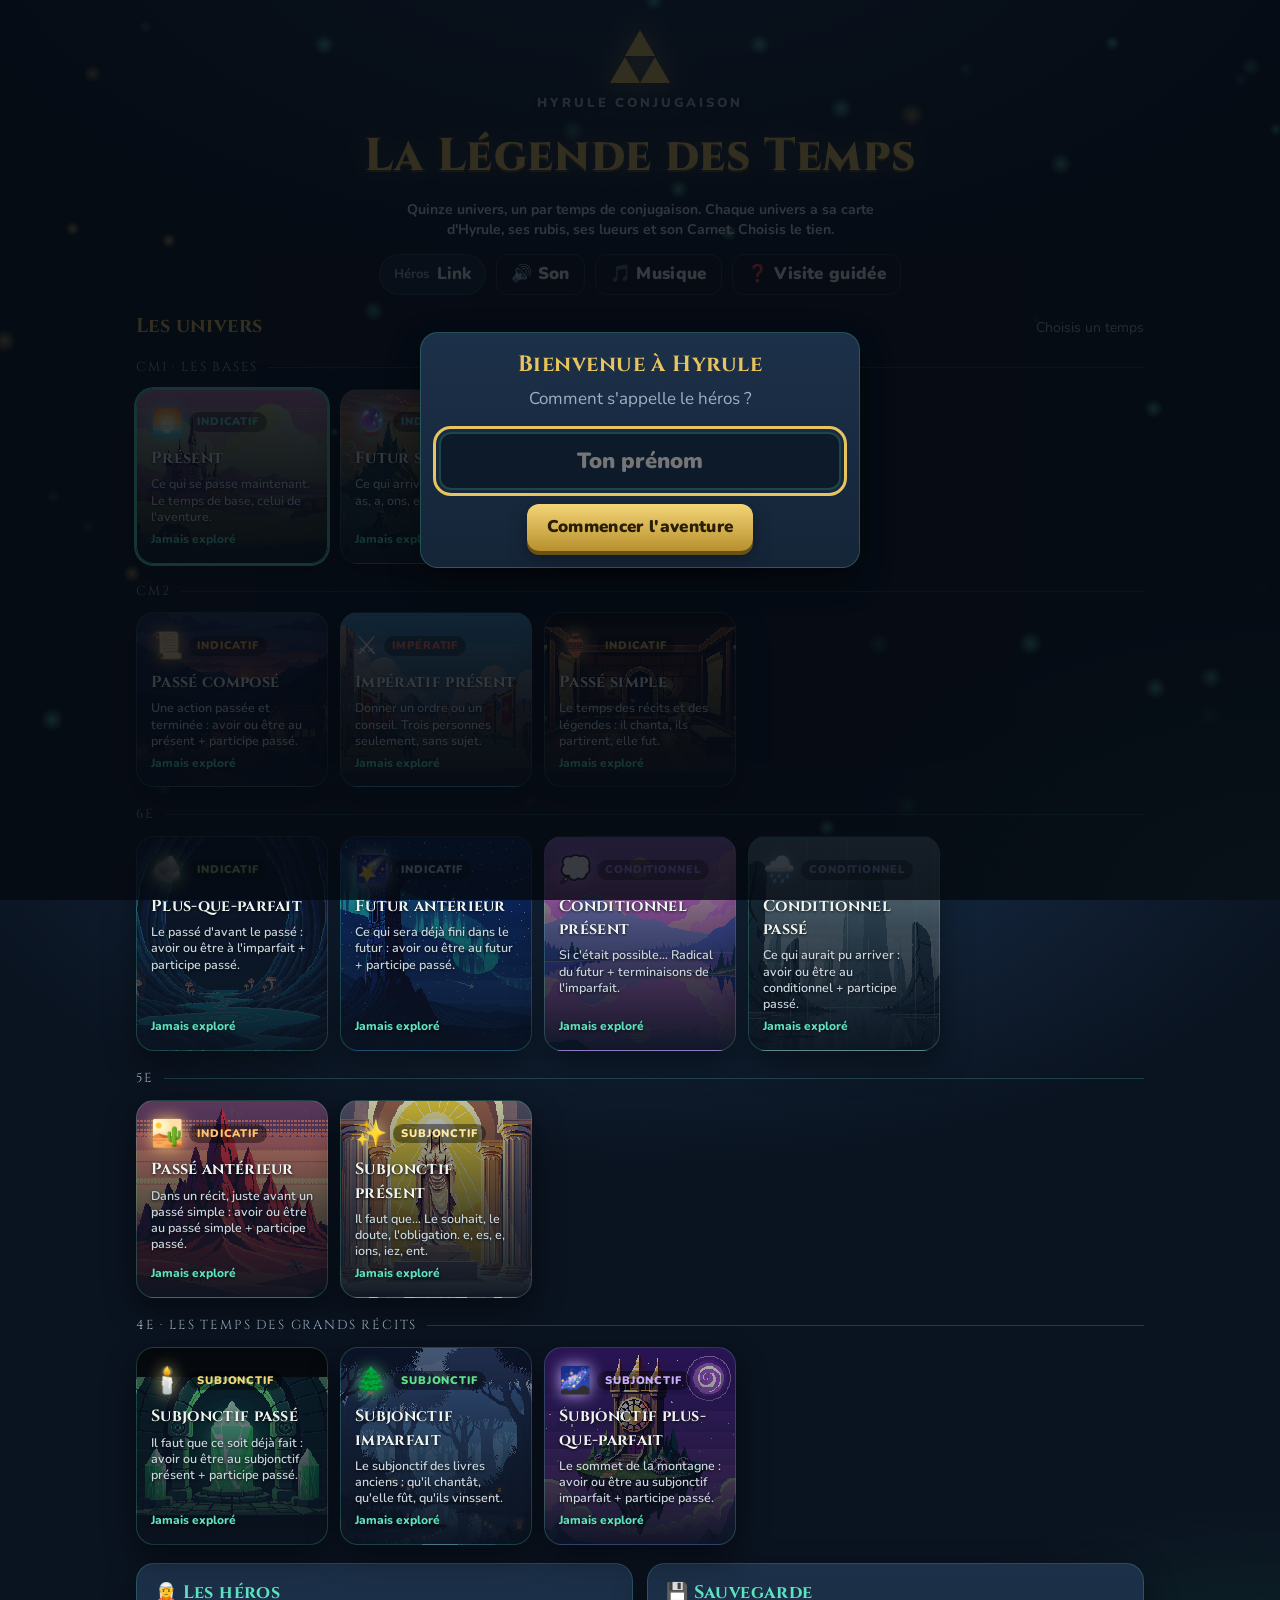
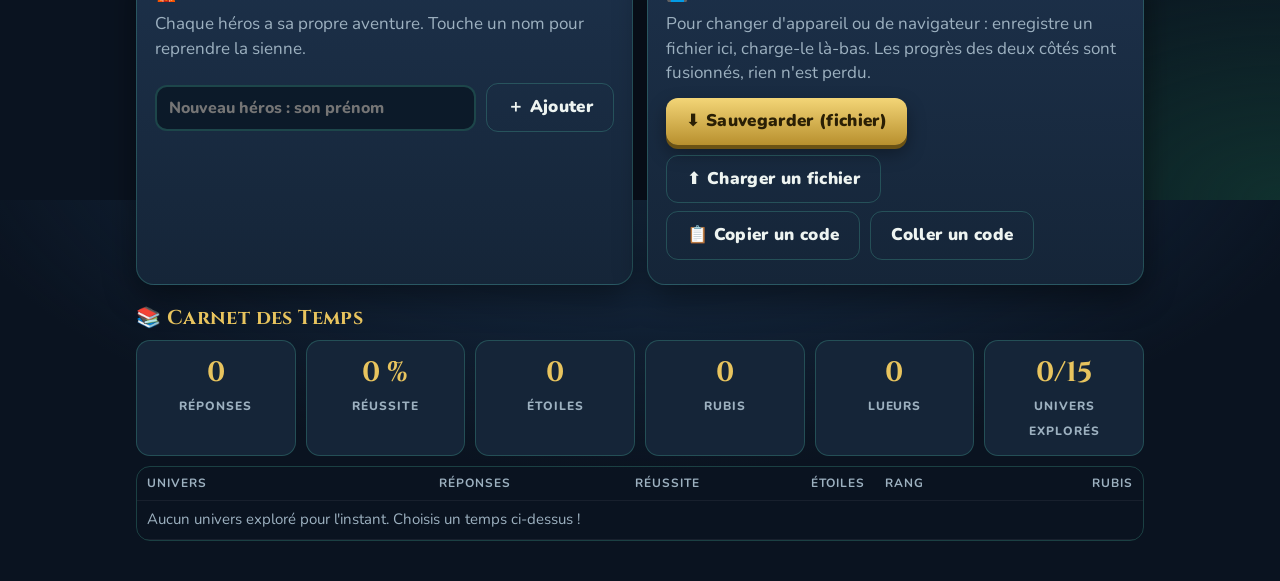
